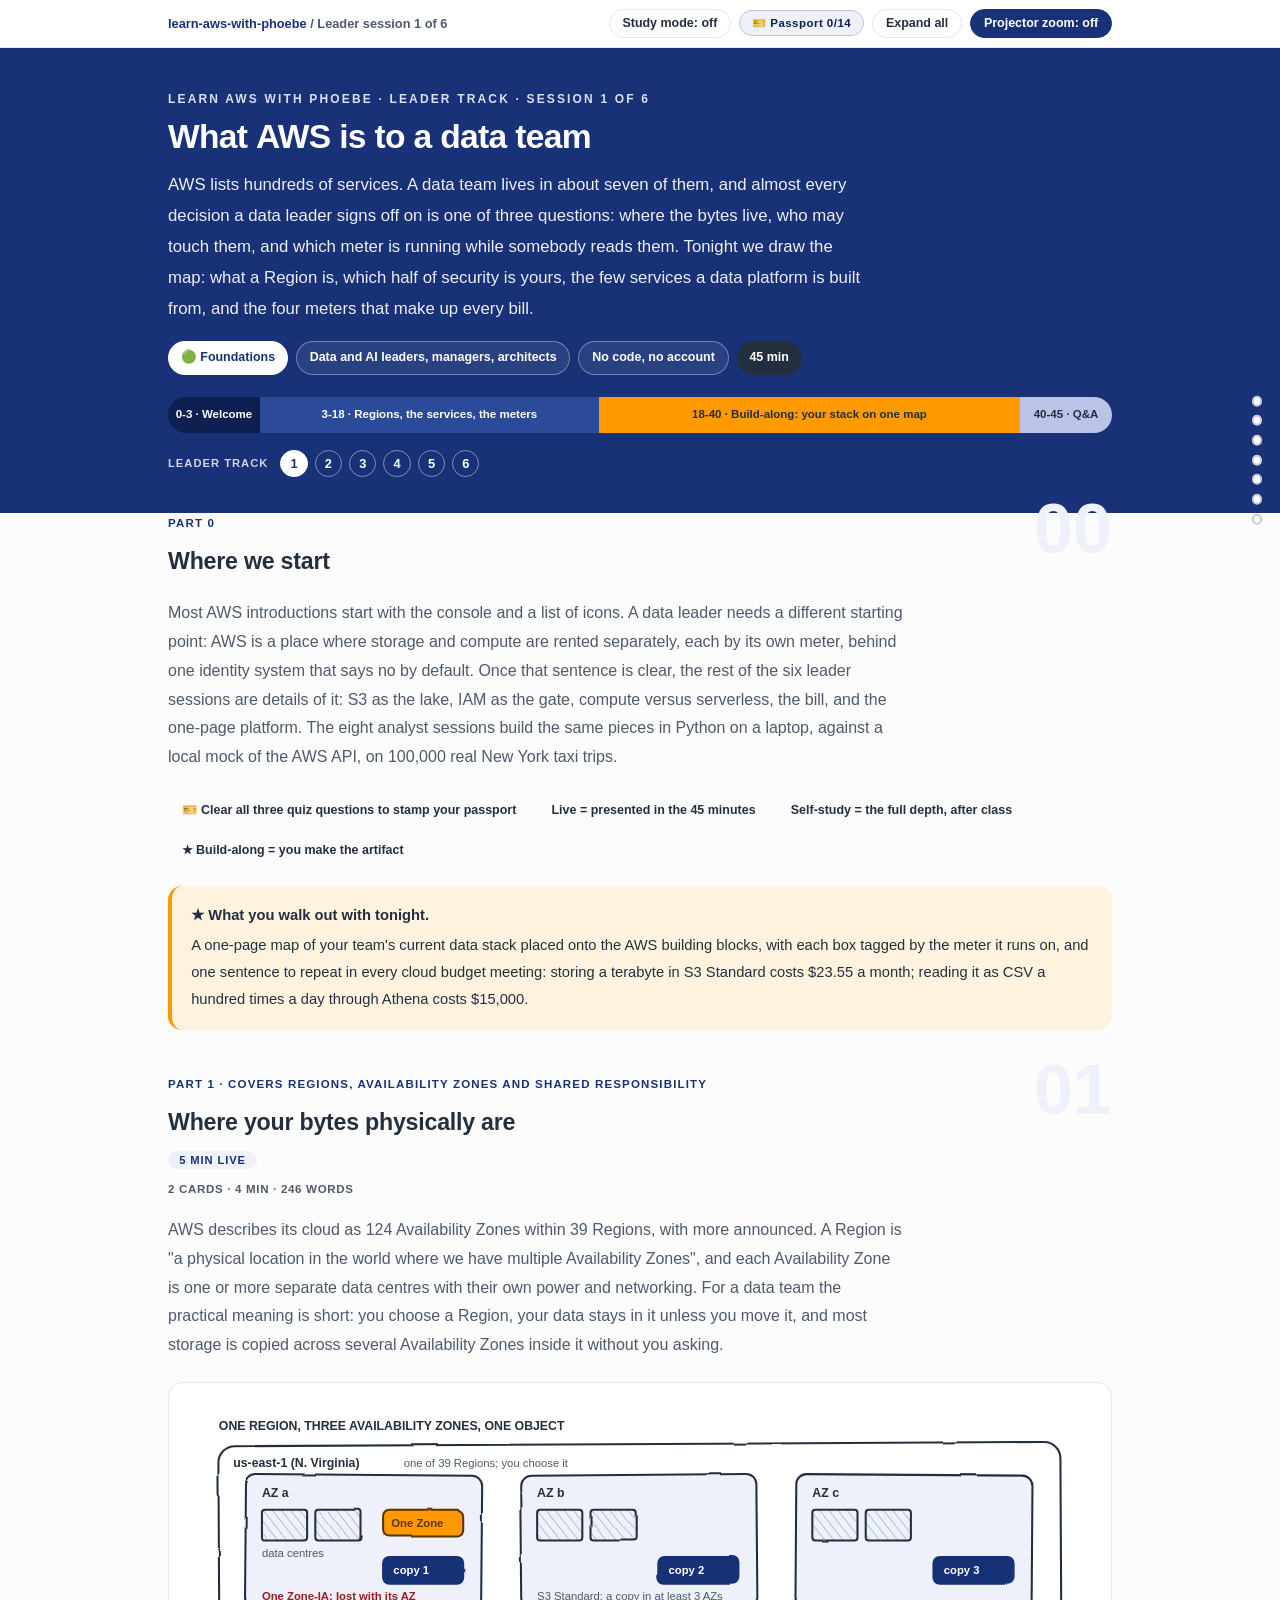
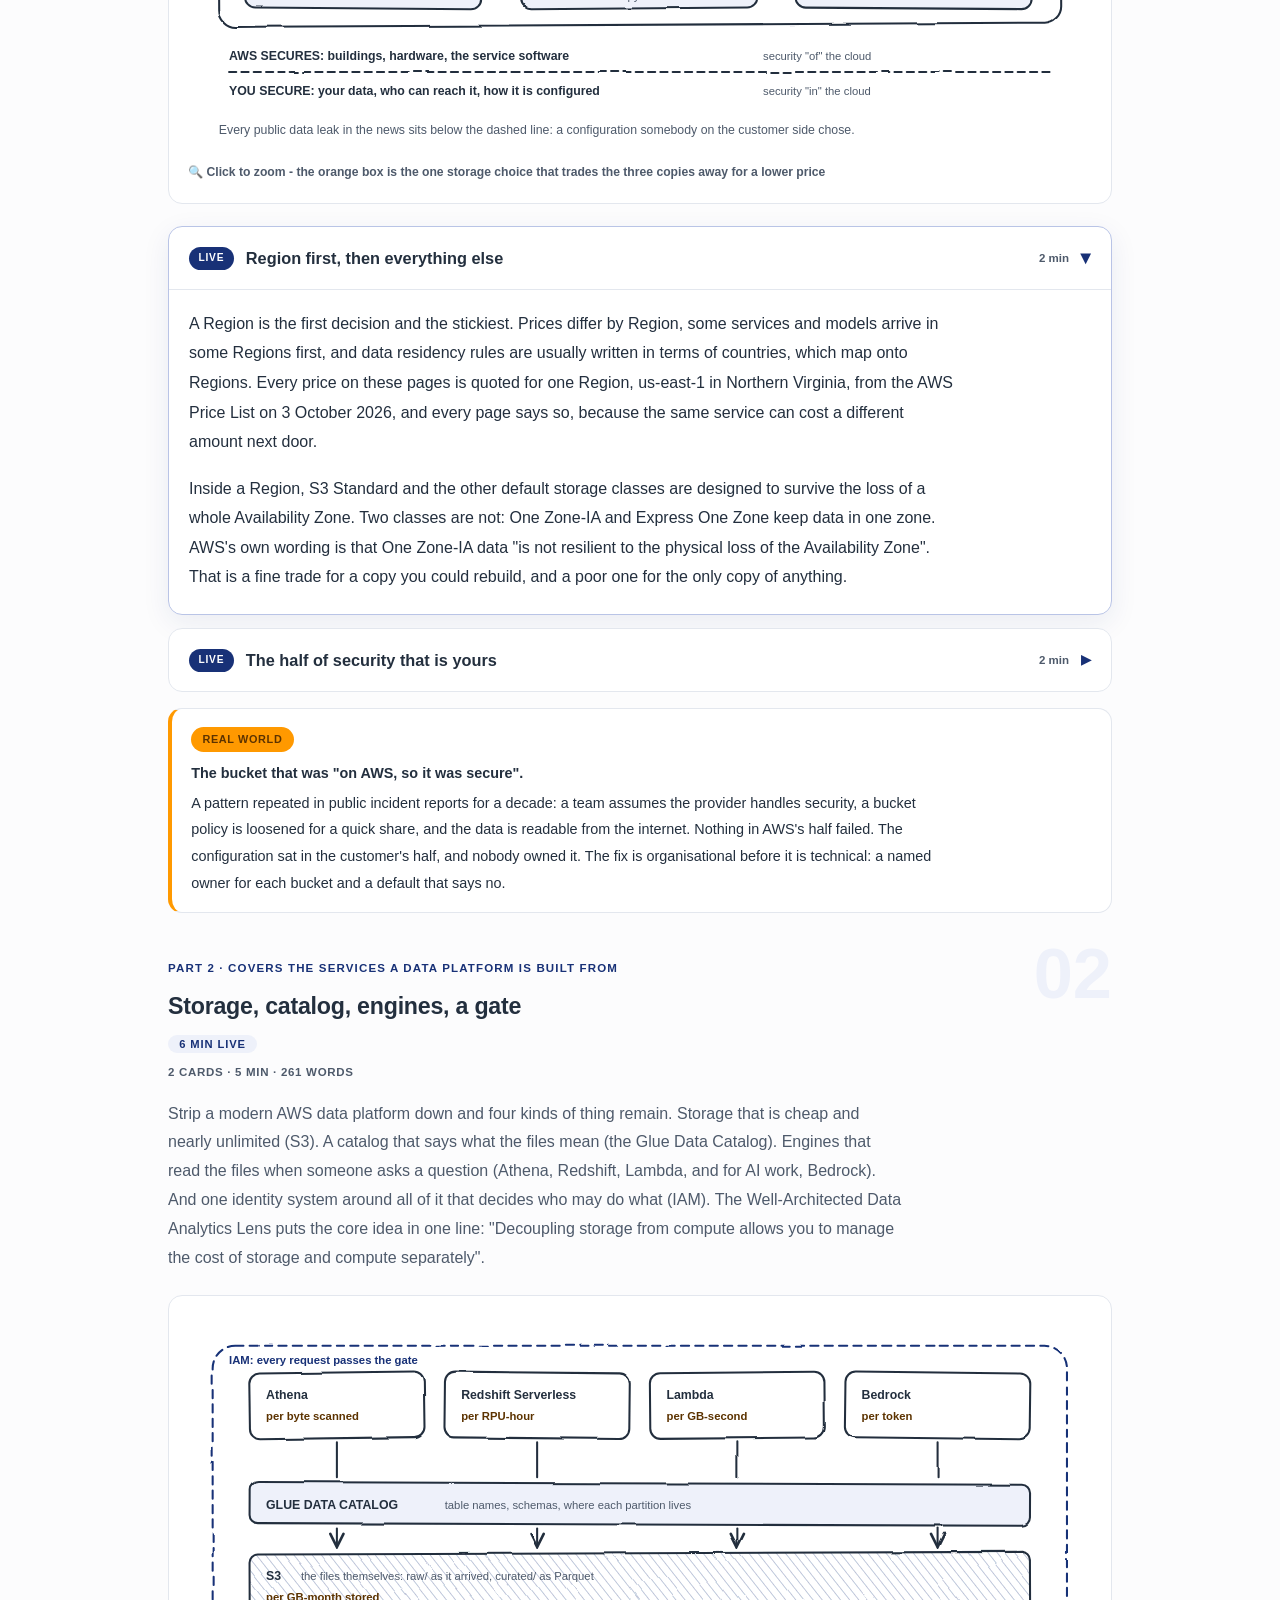
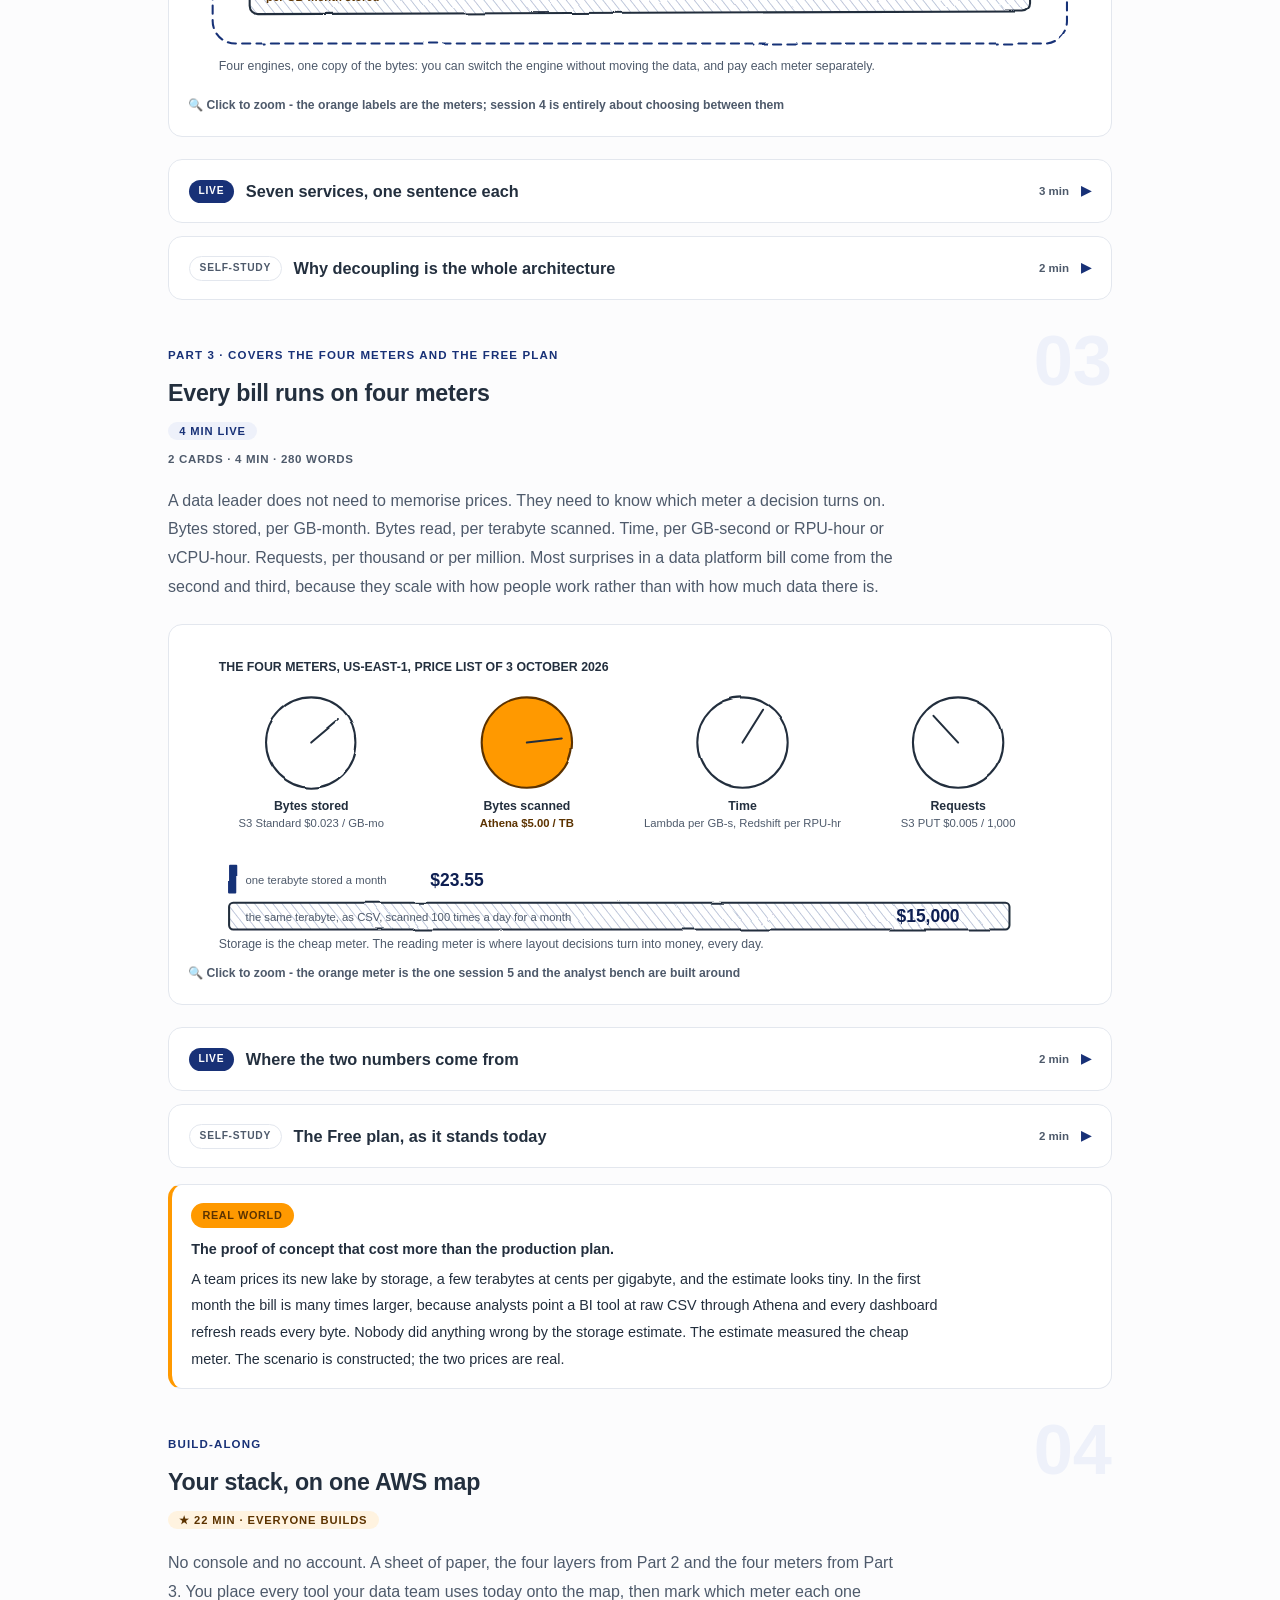
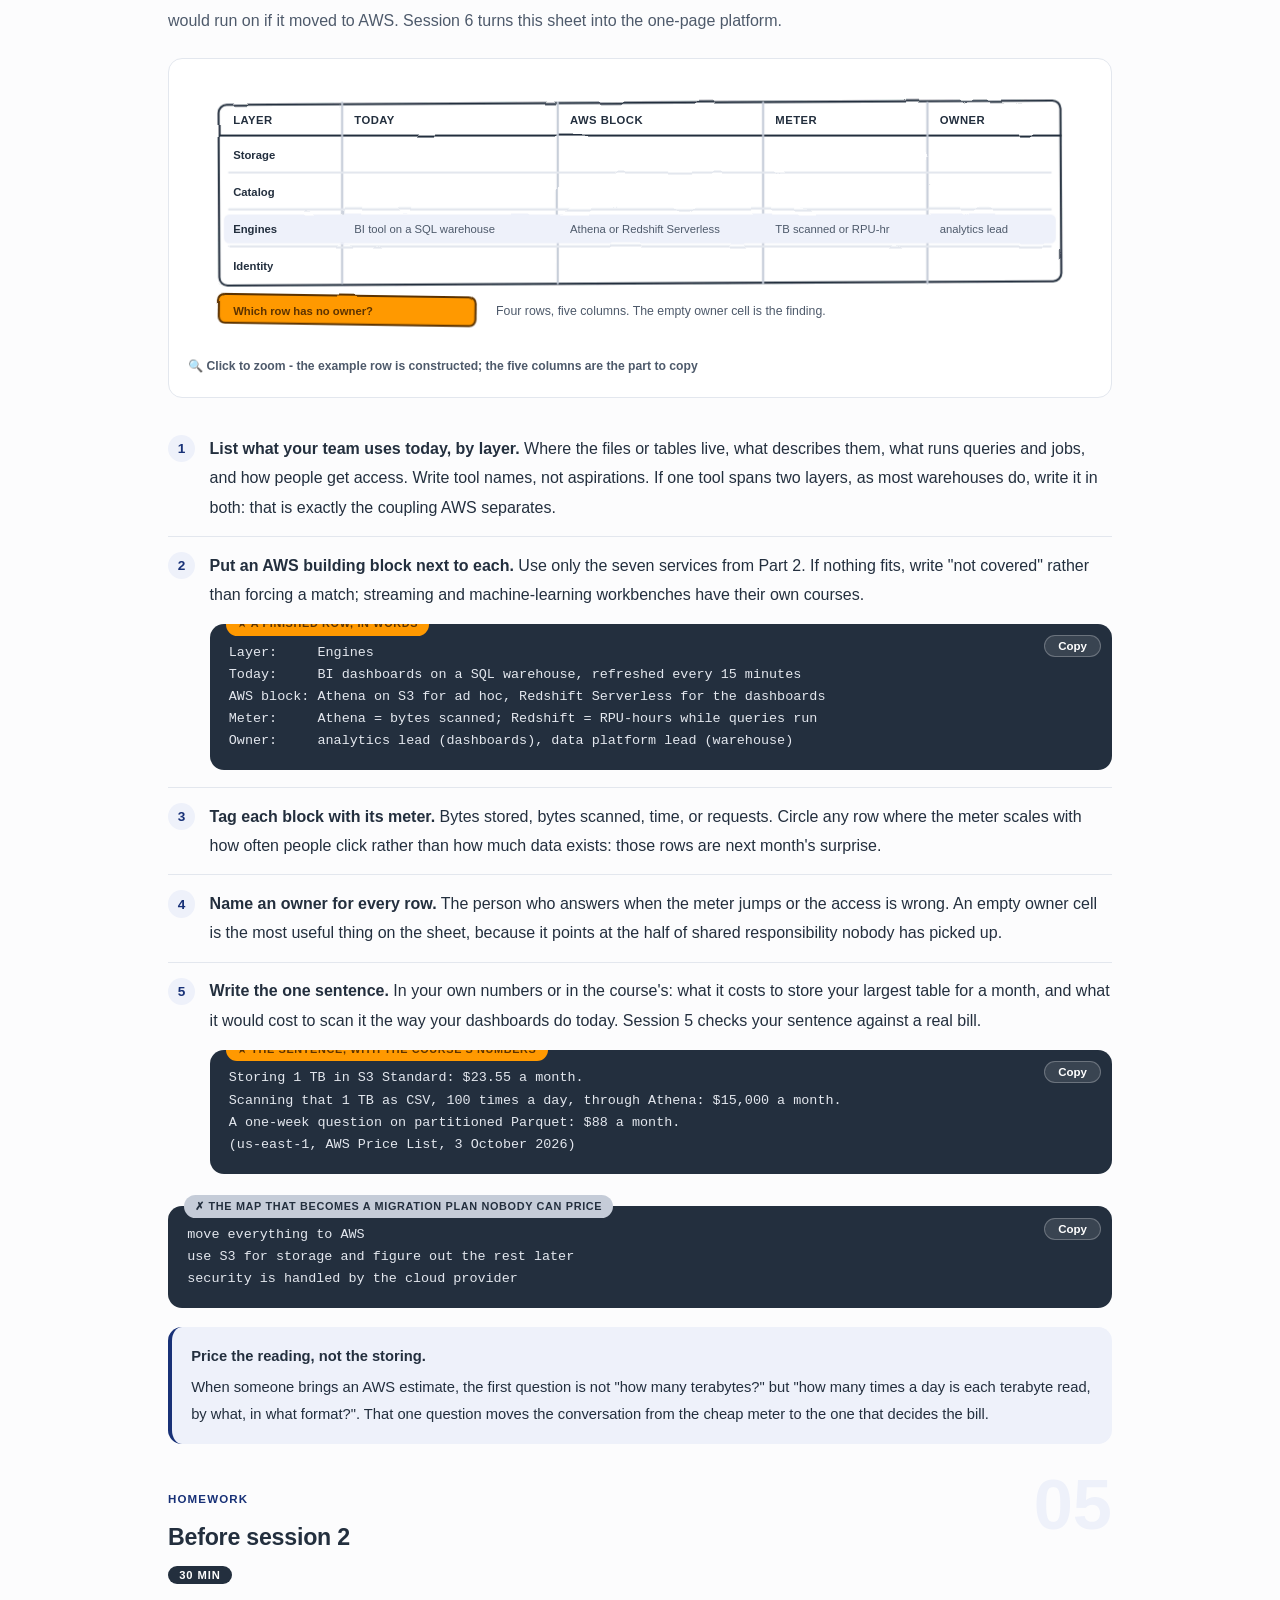
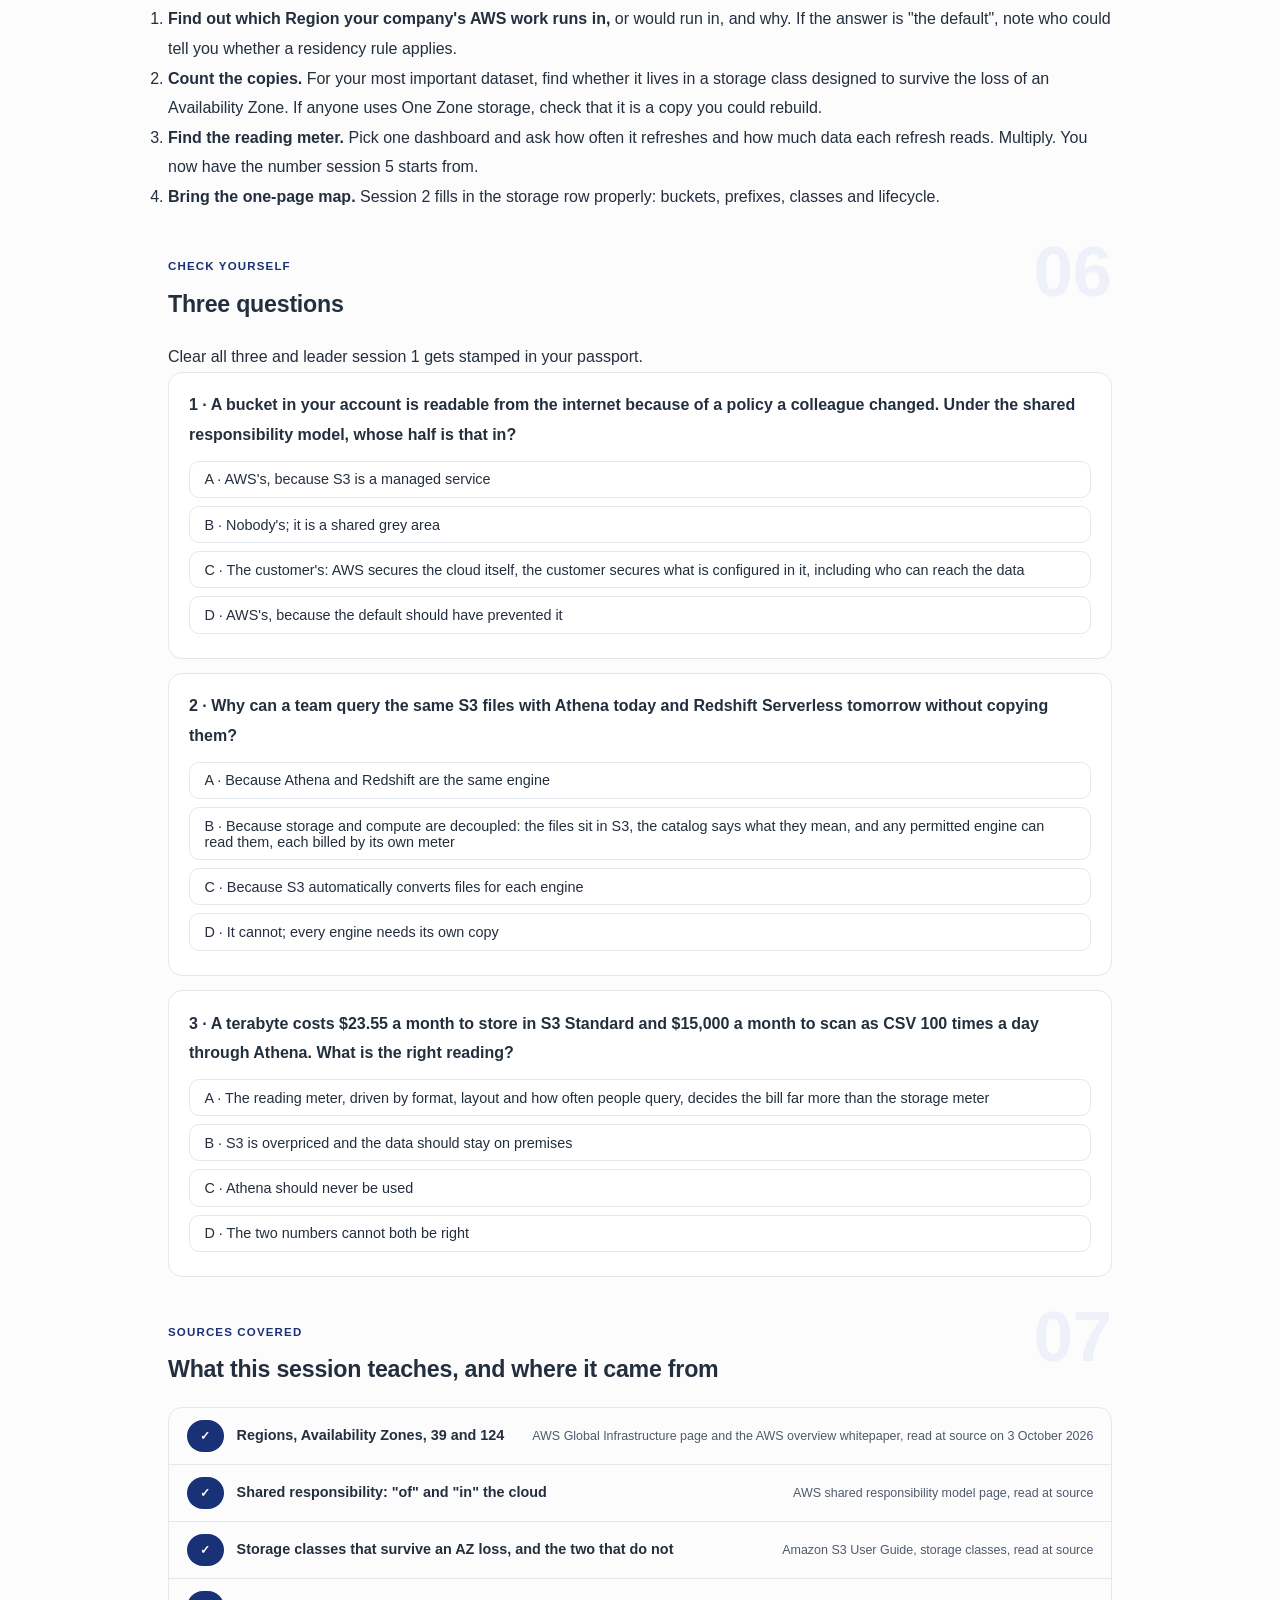
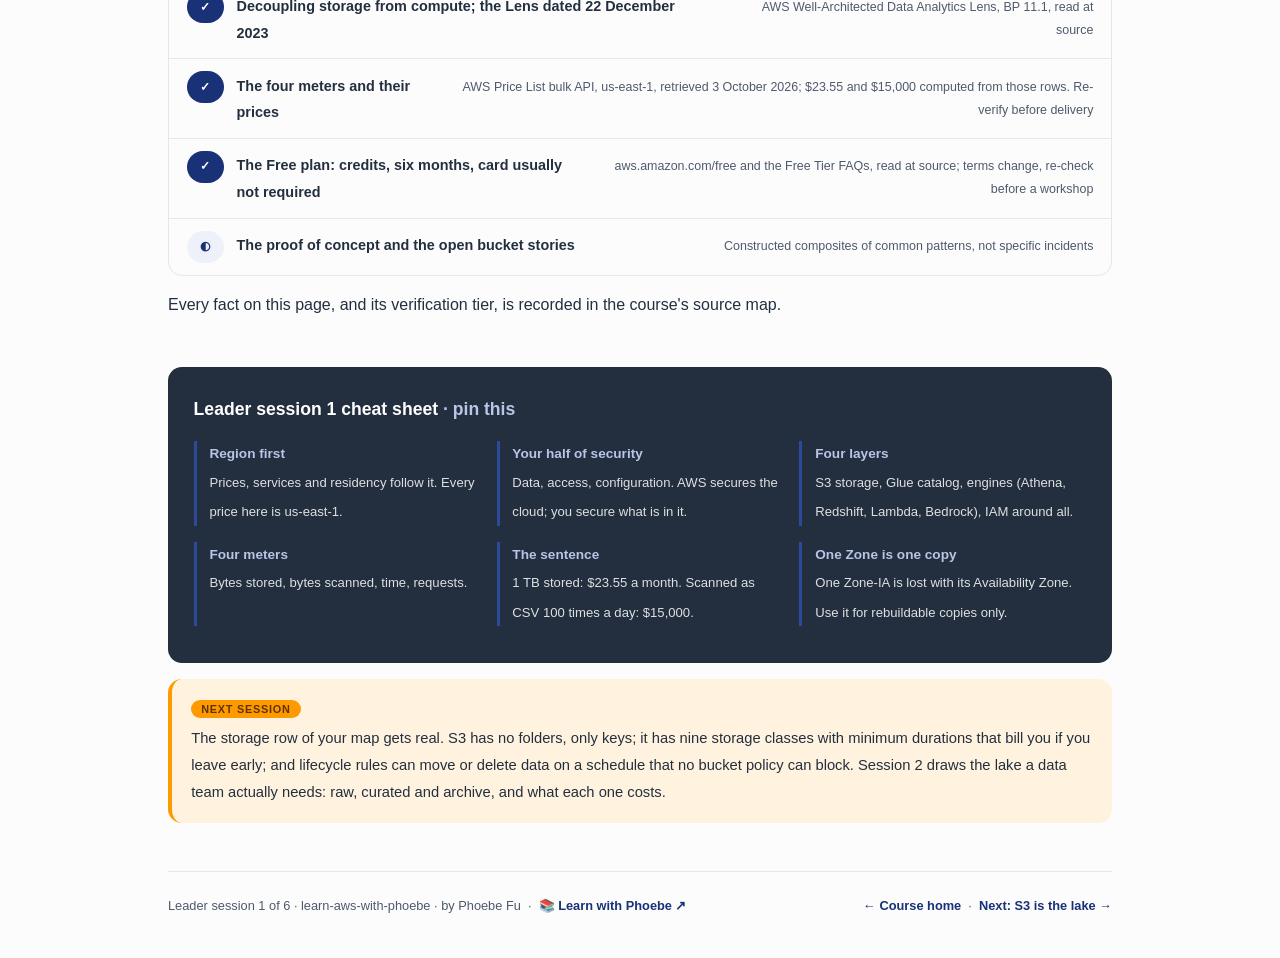
==== courses/a1-what-aws-is-to-a-data-team.html @ 658e5a40 "AWS for Data & AI Teams - leader 6 + analyst 8 with a real IAM and cost bench The bench evaluates IA" ====
<!DOCTYPE html>
<html lang="en">
<head>
<meta charset="UTF-8">
<meta name="viewport" content="width=device-width, initial-scale=1.0">
<!-- social:start -->
<meta name="description" content="Leader session 1 of 6. What AWS actually is to a data team: Regions and Availability Zones, who secures what, the handful of services a data platform is built from, and the four meters every bill runs on.">
<meta property="og:type" content="article">
<meta property="og:site_name" content="Learn with Phoebe">
<meta property="og:title" content="What AWS is to a data team - learn aws with phoebe">
<meta property="og:description" content="Leader session 1 of 6. Storing a terabyte in S3 costs $23.55 a month. Scanning it as CSV 100 times a day costs $15,000. The difference is the whole job.">
<meta property="og:url" content="https://phoebefu6.github.io/learn-aws-with-phoebe/courses/a1-what-aws-is-to-a-data-team.html">
<meta property="og:image" content="https://phoebefu6.github.io/learn-aws-with-phoebe/assets/og-cover.png">
<meta property="og:image:width" content="1200">
<meta property="og:image:height" content="630">
<meta name="twitter:card" content="summary_large_image">
<meta name="twitter:title" content="What AWS is to a data team - learn aws with phoebe">
<meta name="twitter:description" content="Leader session 1 of 6. Regions, shared responsibility, the data services, and the four meters.">
<meta name="twitter:image" content="https://phoebefu6.github.io/learn-aws-with-phoebe/assets/og-cover.png">
<!-- social:end -->
<title>Leader session 1 · What AWS is to a data team - learn aws with phoebe</title>
<link rel="stylesheet" href="../assets/style.css?v=2">
</head>
<body>

<div class="toolbar">
  <div class="wrap">
    <span class="crumb"><a href="../index.html">learn-aws-with-phoebe</a> / Leader session 1 of 6</span>
    <button class="btn" id="toggle-all" type="button">Expand all</button>
    <button class="btn primary" id="zoom-toggle" type="button">Projector zoom: off</button>
  </div>
</div>

<header class="masthead">
  <div class="wrap">
    <div class="eyebrow">Learn AWS with Phoebe · Leader track · Session 1 of 6</div>
    <h1>What AWS is to a <span class="accent">data team</span></h1>
    <p class="sub">AWS lists hundreds of services. A data team lives in about seven of them, and almost every decision a data leader signs off on is one of three questions: where the bytes live, who may touch them, and which meter is running while somebody reads them. Tonight we draw the map: what a Region is, which half of security is yours, the few services a data platform is built from, and the four meters that make up every bill.</p>
    <div class="chip-row">
      <span class="chip level">🟢 Foundations</span>
      <span class="chip audience">Data and AI leaders, managers, architects</span>
      <span class="chip audience">No code, no account</span>
      <span class="chip time">45 min</span>
    </div>
    <div class="agenda">
      <span class="a1" style="flex:1">0-3 · Welcome</span>
      <span class="a2" style="flex:4">3-18 · Regions, the services, the meters</span>
      <span class="a3" style="flex:5">18-40 · Build-along: your stack on one map</span>
      <span class="a4" style="flex:1">40-45 · Q&amp;A</span>
    </div>
  </div>
</header>

<main class="wrap">

  <section class="section" id="intro">
    <div class="section-kicker">
      <span class="klabel">Part 0</span>
      <h2>Where we start</h2>
    </div>
    <p class="lede">Most AWS introductions start with the console and a list of icons. A data leader needs a different starting point: AWS is a place where storage and compute are rented separately, each by its own meter, behind one identity system that says no by default. Once that sentence is clear, the rest of the six leader sessions are details of it: S3 as the lake, IAM as the gate, compute versus serverless, the bill, and the one-page platform. The eight analyst sessions build the same pieces in Python on a laptop, against a local mock of the AWS API, on 100,000 real New York taxi trips.</p>

    <div class="legend">
      <span class="pill">🎫 Clear all three quiz questions to stamp your passport</span>
      <span class="pill">Live = presented in the 45 minutes</span>
      <span class="pill">Self-study = the full depth, after class</span>
      <span class="pill">★ Build-along = you make the artifact</span>
    </div>

    <div class="callout win">
      <p><strong>★ What you walk out with tonight.</strong> A one-page map of your team's current data stack placed onto the AWS building blocks, with each box tagged by the meter it runs on, and one sentence to repeat in every cloud budget meeting: storing a terabyte in S3 Standard costs $23.55 a month; reading it as CSV a hundred times a day through Athena costs $15,000.</p>
    </div>
  </section>

  <section class="section" id="part-1">
    <div class="section-kicker">
      <span class="klabel">Part 1 · covers Regions, Availability Zones and shared responsibility</span>
      <h2>Where your bytes physically are</h2>
      <span class="tag concept">5 min live</span>
    </div>
    <p class="lede">AWS describes its cloud as 124 Availability Zones within 39 Regions, with more announced. A Region is "a physical location in the world where we have multiple Availability Zones", and each Availability Zone is one or more separate data centres with their own power and networking. For a data team the practical meaning is short: you choose a Region, your data stays in it unless you move it, and most storage is copied across several Availability Zones inside it without you asking.</p>

    <figure class="zoomable">
      <svg viewBox="0 0 880 340" xmlns="http://www.w3.org/2000/svg" role="img" aria-label="One AWS Region, us-east-1, drawn as a large outline holding three Availability Zones, each a box with two small data centre blocks. An object written to S3 Standard is drawn as three copies, one in each zone. An object in S3 One Zone-IA sits in only one zone and is marked as lost if that zone is lost. Below, a horizontal line splits responsibility: AWS secures the buildings, hardware and service software; the customer secures the data, who can access it, and how it is configured.">
        <defs>
          <filter id="a1aSk" x="-3%" y="-3%" width="106%" height="106%"><feTurbulence type="fractalNoise" baseFrequency="0.02" numOctaves="2" seed="11" result="n"/><feDisplacementMap in="SourceGraphic" in2="n" scale="2.4" xChannelSelector="R" yChannelSelector="G"/></filter>
          <pattern id="a1aHc" patternUnits="userSpaceOnUse" width="7" height="7" patternTransform="rotate(-38)"><line x1="0" y1="0" x2="0" y2="7" stroke="#183177" stroke-width="1" opacity=".5"/></pattern>
          <marker id="a1aAr" viewBox="0 0 10 10" refX="9" refY="5" markerWidth="8" markerHeight="8" orient="auto"><path d="M1 1 L9 5 L1 9" fill="none" stroke="#232F3E" stroke-width="1.6" stroke-linecap="round"/></marker>
        </defs>
        <style>
          .a1aH { font: 800 12px Inter, sans-serif; fill: #232F3E; }
          .a1aL { font: 600 12px Inter, sans-serif; fill: #232F3E; }
          .a1aS { font: 400 11px Inter, sans-serif; fill: #4E5A6B; }
          .a1aB { font: 800 11px Inter, sans-serif; fill: #5C3300; }
          .a1aW { font: 800 11px Inter, sans-serif; fill: #FFFFFF; }
          .a1aN { font: 400 12px Inter, sans-serif; fill: #4E5A6B; }
          .a1aR { font: 800 11px Inter, sans-serif; fill: #991B1B; }
        </style>

        <text class="a1aH" x="30" y="26">ONE REGION, THREE AVAILABILITY ZONES, ONE OBJECT</text>

        <g filter="url(#a1aSk)" fill="none" stroke="#232F3E" stroke-width="2" stroke-linecap="round" stroke-linejoin="round">
          <rect x="30" y="40" width="820" height="176" rx="16" transform="rotate(-0.3 440 128)" fill="#FFFFFF"/>
          <rect x="56" y="70" width="230" height="130" rx="10" transform="rotate(0.5 171 135)" fill="#EEF1FA"/>
          <rect x="324" y="70" width="230" height="130" rx="10" transform="rotate(-0.5 439 135)" fill="#EEF1FA"/>
          <rect x="592" y="70" width="230" height="130" rx="10" transform="rotate(0.4 707 135)" fill="#EEF1FA"/>
          <rect x="72" y="104" width="44" height="30" rx="3" fill="url(#a1aHc)"/>
          <rect x="124" y="104" width="44" height="30" rx="3" fill="url(#a1aHc)"/>
          <rect x="340" y="104" width="44" height="30" rx="3" fill="url(#a1aHc)"/>
          <rect x="392" y="104" width="44" height="30" rx="3" fill="url(#a1aHc)"/>
          <rect x="608" y="104" width="44" height="30" rx="3" fill="url(#a1aHc)"/>
          <rect x="660" y="104" width="44" height="30" rx="3" fill="url(#a1aHc)"/>
          <rect x="190" y="150" width="78" height="26" rx="6" fill="#183177" stroke="#183177"/>
          <rect x="458" y="150" width="78" height="26" rx="6" fill="#183177" stroke="#183177"/>
          <rect x="726" y="150" width="78" height="26" rx="6" fill="#183177" stroke="#183177"/>
          <rect x="190" y="104" width="78" height="26" rx="6" fill="#FF9900" stroke="#5C3300"/>
          <path d="M40 262 L840 262" stroke-dasharray="7 5"/>
        </g>

        <text class="a1aL" x="44" y="62">us-east-1 (N. Virginia)</text>
        <text class="a1aS" x="210" y="62">one of 39 Regions; you choose it</text>
        <text class="a1aL" x="72" y="92">AZ a</text>
        <text class="a1aL" x="340" y="92">AZ b</text>
        <text class="a1aL" x="608" y="92">AZ c</text>
        <text class="a1aS" x="72" y="150">data centres</text>
        <text class="a1aW" x="200" y="167">copy 1</text>
        <text class="a1aW" x="468" y="167">copy 2</text>
        <text class="a1aW" x="736" y="167">copy 3</text>
        <text class="a1aB" x="198" y="121">One Zone</text>
        <text class="a1aR" x="72" y="192">One Zone-IA: lost with its AZ</text>
        <text class="a1aS" x="340" y="192">S3 Standard: a copy in at least 3 AZs</text>

        <text class="a1aH" x="40" y="250">AWS SECURES: buildings, hardware, the service software</text>
        <text class="a1aH" x="40" y="284">YOU SECURE: your data, who can reach it, how it is configured</text>
        <text class="a1aS" x="560" y="250">security "of" the cloud</text>
        <text class="a1aS" x="560" y="284">security "in" the cloud</text>

        <text class="a1aN" x="30" y="322">Every public data leak in the news sits below the dashed line: a configuration somebody on the customer side chose.</text>
      </svg>
      <figcaption>🔍 Click to zoom - the orange box is the one storage choice that trades the three copies away for a lower price</figcaption>
    </figure>

    <details class="card" open>
      <summary><span class="mode live">Live</span>Region first, then everything else<span class="mini">2 min</span><span class="caret">▶</span></summary>
      <div class="body">
        <p>A Region is the first decision and the stickiest. Prices differ by Region, some services and models arrive in some Regions first, and data residency rules are usually written in terms of countries, which map onto Regions. Every price on these pages is quoted for one Region, us-east-1 in Northern Virginia, from the AWS Price List on 3 October 2026, and every page says so, because the same service can cost a different amount next door.</p>
        <p>Inside a Region, S3 Standard and the other default storage classes are designed to survive the loss of a whole Availability Zone. Two classes are not: One Zone-IA and Express One Zone keep data in one zone. AWS's own wording is that One Zone-IA data "is not resilient to the physical loss of the Availability Zone". That is a fine trade for a copy you could rebuild, and a poor one for the only copy of anything.</p>
      </div>
    </details>

    <details class="card">
      <summary><span class="mode live">Live</span>The half of security that is yours<span class="mini">2 min</span><span class="caret">▶</span></summary>
      <div class="body">
        <p>AWS calls it the shared responsibility model: AWS is responsible for security "of" the cloud, and the customer for security "in" the cloud. AWS adds that the customer's share "will be determined by the AWS Cloud services that a customer selects". A managed service such as Athena takes more off your plate than a virtual machine you patch yourself, but no service takes away the two things that cause most incidents: who has access, and how the data is configured. That is why session 3 is about IAM and not about encryption algorithms.</p>
      </div>
    </details>

    <div class="callout example">
      <span class="ex-pill">Real world</span>
      <p><strong>The bucket that was "on AWS, so it was secure".</strong> A pattern repeated in public incident reports for a decade: a team assumes the provider handles security, a bucket policy is loosened for a quick share, and the data is readable from the internet. Nothing in AWS's half failed. The configuration sat in the customer's half, and nobody owned it. The fix is organisational before it is technical: a named owner for each bucket and a default that says no.</p>
    </div>
  </section>

  <section class="section" id="part-2">
    <div class="section-kicker">
      <span class="klabel">Part 2 · covers the services a data platform is built from</span>
      <h2>Storage, catalog, engines, a gate</h2>
      <span class="tag concept">6 min live</span>
    </div>
    <p class="lede">Strip a modern AWS data platform down and four kinds of thing remain. Storage that is cheap and nearly unlimited (S3). A catalog that says what the files mean (the Glue Data Catalog). Engines that read the files when someone asks a question (Athena, Redshift, Lambda, and for AI work, Bedrock). And one identity system around all of it that decides who may do what (IAM). The Well-Architected Data Analytics Lens puts the core idea in one line: "Decoupling storage from compute allows you to manage the cost of storage and compute separately".</p>

    <figure class="zoomable">
      <svg viewBox="0 0 880 360" xmlns="http://www.w3.org/2000/svg" role="img" aria-label="A layered drawing of an AWS data platform. At the bottom, a long hachured bar labelled S3 holds the files, raw and curated. Above it a thinner bar is the Glue Data Catalog, holding table names, schemas and partition locations. Above that, four engine boxes read the same files through the catalog: Athena billed per byte scanned, Redshift Serverless billed per RPU-hour, Lambda billed per GB-second, and Bedrock billed per token. A dashed ring around everything is IAM, which every request passes through. Arrows show each engine reaching down to the same storage.">
        <defs>
          <filter id="a1bSk" x="-3%" y="-3%" width="106%" height="106%"><feTurbulence type="fractalNoise" baseFrequency="0.02" numOctaves="2" seed="23" result="n"/><feDisplacementMap in="SourceGraphic" in2="n" scale="2.4" xChannelSelector="R" yChannelSelector="G"/></filter>
          <pattern id="a1bHc" patternUnits="userSpaceOnUse" width="7" height="7" patternTransform="rotate(-38)"><line x1="0" y1="0" x2="0" y2="7" stroke="#183177" stroke-width="1" opacity=".5"/></pattern>
          <marker id="a1bAr" viewBox="0 0 10 10" refX="9" refY="5" markerWidth="8" markerHeight="8" orient="auto"><path d="M1 1 L9 5 L1 9" fill="none" stroke="#232F3E" stroke-width="1.6" stroke-linecap="round"/></marker>
        </defs>
        <style>
          .a1bH { font: 800 12px Inter, sans-serif; fill: #232F3E; }
          .a1bL { font: 600 12px Inter, sans-serif; fill: #232F3E; }
          .a1bS { font: 400 11px Inter, sans-serif; fill: #4E5A6B; }
          .a1bB { font: 800 11px Inter, sans-serif; fill: #5C3300; }
          .a1bA { font: 700 11px Inter, sans-serif; fill: #183177; }
          .a1bN { font: 400 12px Inter, sans-serif; fill: #4E5A6B; }
        </style>

        <g filter="url(#a1bSk)" fill="none" stroke="#232F3E" stroke-width="2" stroke-linecap="round" stroke-linejoin="round">
          <rect x="24" y="30" width="832" height="290" rx="22" stroke="#183177" stroke-dasharray="8 6"/>
          <rect x="60" y="56" width="170" height="64" rx="10" transform="rotate(-0.8 145 88)" fill="#FFFFFF"/>
          <rect x="250" y="56" width="180" height="64" rx="10" transform="rotate(0.6 340 88)" fill="#FFFFFF"/>
          <rect x="450" y="56" width="170" height="64" rx="10" transform="rotate(-0.5 535 88)" fill="#FFFFFF"/>
          <rect x="640" y="56" width="180" height="64" rx="10" transform="rotate(0.7 730 88)" fill="#FFFFFF"/>
          <rect x="60" y="164" width="760" height="40" rx="8" transform="rotate(0.2 440 184)" fill="#EEF1FA"/>
          <rect x="60" y="232" width="760" height="58" rx="8" transform="rotate(-0.2 440 261)" fill="url(#a1bHc)"/>
          <path d="M145 124 L145 158 M340 124 L340 158 M535 124 L535 158 M730 124 L730 158"/>
          <path d="M145 208 L145 226" marker-end="url(#a1bAr)"/>
          <path d="M340 208 L340 226" marker-end="url(#a1bAr)"/>
          <path d="M535 208 L535 226" marker-end="url(#a1bAr)"/>
          <path d="M730 208 L730 226" marker-end="url(#a1bAr)"/>
        </g>

        <text class="a1bA" x="40" y="48">IAM: every request passes the gate</text>
        <text class="a1bL" x="76" y="82">Athena</text>
        <text class="a1bB" x="76" y="102">per byte scanned</text>
        <text class="a1bL" x="266" y="82">Redshift Serverless</text>
        <text class="a1bB" x="266" y="102">per RPU-hour</text>
        <text class="a1bL" x="466" y="82">Lambda</text>
        <text class="a1bB" x="466" y="102">per GB-second</text>
        <text class="a1bL" x="656" y="82">Bedrock</text>
        <text class="a1bB" x="656" y="102">per token</text>
        <text class="a1bH" x="76" y="189">GLUE DATA CATALOG</text>
        <text class="a1bS" x="250" y="189">table names, schemas, where each partition lives</text>
        <text class="a1bH" x="76" y="258">S3</text>
        <text class="a1bS" x="110" y="258">the files themselves: raw/ as it arrived, curated/ as Parquet</text>
        <text class="a1bB" x="76" y="279">per GB-month stored</text>

        <text class="a1bN" x="30" y="346">Four engines, one copy of the bytes: you can switch the engine without moving the data, and pay each meter separately.</text>
      </svg>
      <figcaption>🔍 Click to zoom - the orange labels are the meters; session 4 is entirely about choosing between them</figcaption>
    </figure>

    <details class="card">
      <summary><span class="mode live">Live</span>Seven services, one sentence each<span class="mini">3 min</span><span class="caret">▶</span></summary>
      <div class="body">
        <p><strong>S3</strong> stores objects, files with a key, in buckets. It is the lake. <strong>IAM</strong> holds users, roles and the JSON policies that say what they may do; anything not allowed is denied. <strong>Glue Data Catalog</strong> is "a centralized repository that stores metadata about your organization's data sets": table names, columns, and where the files are. <strong>Athena</strong> runs SQL straight on the files in S3 and bills by the bytes it reads. <strong>Redshift Serverless</strong> is the warehouse, billed by capacity per second while queries run. <strong>Lambda</strong> runs a function for up to 15 minutes when something happens, such as a file landing. <strong>Bedrock</strong> is managed access to foundation models, billed per token.</p>
        <p>Everything else a data team meets, from EMR to Kinesis to SageMaker, is either a bigger engine, a stream, or a machine-learning workbench on the same storage. Streams have their own course, <a href="https://phoebefu6.github.io/learn-streaming-data-with-phoebe/">streaming data</a>, and model tooling lives in <a href="https://phoebefu6.github.io/learn-dataops-with-phoebe/">DataOps</a>.</p>
      </div>
    </details>

    <details class="card">
      <summary><span class="mode self">Self-study</span>Why decoupling is the whole architecture<span class="mini">2 min</span><span class="caret">▶</span></summary>
      <div class="body">
        <p>In an on-premises warehouse, storage and compute were bought together: more data meant a bigger machine. On AWS the files sit in S3 and any engine that is allowed can read them, so a team can query with Athena on Monday, load the same files into Redshift on Tuesday, and point a Lambda function at them on Wednesday, without copying anything. The price of that freedom is that each engine bills by its own meter, and a careless layout makes the reading meter run fast. The Analytics Lens was last updated on 22 December 2023, so treat it as a sound statement of principles rather than a current product list.</p>
      </div>
    </details>
  </section>

  <section class="section" id="part-3">
    <div class="section-kicker">
      <span class="klabel">Part 3 · covers the four meters and the Free plan</span>
      <h2>Every bill runs on four meters</h2>
      <span class="tag concept">4 min live</span>
    </div>
    <p class="lede">A data leader does not need to memorise prices. They need to know which meter a decision turns on. Bytes stored, per GB-month. Bytes read, per terabyte scanned. Time, per GB-second or RPU-hour or vCPU-hour. Requests, per thousand or per million. Most surprises in a data platform bill come from the second and third, because they scale with how people work rather than with how much data there is.</p>

    <figure class="zoomable">
      <svg viewBox="0 0 880 300" xmlns="http://www.w3.org/2000/svg" role="img" aria-label="Four hand-drawn meters side by side with the unit each one counts. Bytes stored, S3 Standard at 0.023 dollars per GB-month. Bytes scanned, Athena at 5 dollars per TB. Time, Lambda at 0.0000166667 dollars per GB-second and Redshift Serverless at 0.375 dollars per RPU-hour. Requests, S3 PUT at 0.005 dollars per thousand. Below, two bars compare one terabyte stored in S3 Standard for a month, 23.55 dollars, with the same terabyte scanned as CSV 100 times a day for a month, 15,000 dollars.">
        <defs>
          <filter id="a1cSk" x="-3%" y="-3%" width="106%" height="106%"><feTurbulence type="fractalNoise" baseFrequency="0.02" numOctaves="2" seed="37" result="n"/><feDisplacementMap in="SourceGraphic" in2="n" scale="2.4" xChannelSelector="R" yChannelSelector="G"/></filter>
          <pattern id="a1cHc" patternUnits="userSpaceOnUse" width="7" height="7" patternTransform="rotate(-38)"><line x1="0" y1="0" x2="0" y2="7" stroke="#183177" stroke-width="1" opacity=".5"/></pattern>
        </defs>
        <style>
          .a1cH { font: 800 12px Inter, sans-serif; fill: #232F3E; }
          .a1cL { font: 600 12px Inter, sans-serif; fill: #232F3E; }
          .a1cS { font: 400 11px Inter, sans-serif; fill: #4E5A6B; }
          .a1cB { font: 800 11px Inter, sans-serif; fill: #5C3300; }
          .a1cV { font: 800 17px Inter, sans-serif; fill: #0E1F52; }
          .a1cN { font: 400 12px Inter, sans-serif; fill: #4E5A6B; }
        </style>

        <text class="a1cH" x="30" y="26">THE FOUR METERS, US-EAST-1, PRICE LIST OF 3 OCTOBER 2026</text>

        <g filter="url(#a1cSk)" fill="none" stroke="#232F3E" stroke-width="2" stroke-linecap="round" stroke-linejoin="round">
          <circle cx="120" cy="96" r="44" fill="#FFFFFF"/>
          <circle cx="330" cy="96" r="44" fill="#FF9900" stroke="#5C3300"/>
          <circle cx="540" cy="96" r="44" fill="#FFFFFF"/>
          <circle cx="750" cy="96" r="44" fill="#FFFFFF"/>
          <path d="M120 96 L146 74"/>
          <path d="M330 96 L364 92"/>
          <path d="M540 96 L560 64"/>
          <path d="M750 96 L726 70"/>
          <rect x="40" y="216" width="6" height="26" fill="#183177" stroke="#183177"/>
          <rect x="40" y="252" width="760" height="26" rx="4" fill="url(#a1cHc)"/>
        </g>

        <text class="a1cL" x="120" y="162" text-anchor="middle">Bytes stored</text>
        <text class="a1cS" x="120" y="178" text-anchor="middle">S3 Standard $0.023 / GB-mo</text>
        <text class="a1cL" x="330" y="162" text-anchor="middle">Bytes scanned</text>
        <text class="a1cB" x="330" y="178" text-anchor="middle">Athena $5.00 / TB</text>
        <text class="a1cL" x="540" y="162" text-anchor="middle">Time</text>
        <text class="a1cS" x="540" y="178" text-anchor="middle">Lambda per GB-s, Redshift per RPU-hr</text>
        <text class="a1cL" x="750" y="162" text-anchor="middle">Requests</text>
        <text class="a1cS" x="750" y="178" text-anchor="middle">S3 PUT $0.005 / 1,000</text>

        <text class="a1cS" x="56" y="234">one terabyte stored a month</text>
        <text class="a1cV" x="236" y="236">$23.55</text>
        <text class="a1cS" x="56" y="270">the same terabyte, as CSV, scanned 100 times a day for a month</text>
        <text class="a1cV" x="690" y="271">$15,000</text>

        <text class="a1cN" x="30" y="296">Storage is the cheap meter. The reading meter is where layout decisions turn into money, every day.</text>
      </svg>
      <figcaption>🔍 Click to zoom - the orange meter is the one session 5 and the analyst bench are built around</figcaption>
    </figure>

    <details class="card">
      <summary><span class="mode live">Live</span>Where the two numbers come from<span class="mini">2 min</span><span class="caret">▶</span></summary>
      <div class="body">
        <p>$23.55 is 1,024 GB at S3 Standard's first-tier price of $0.023 per GB-month. $15,000 is the same 1,024 GB read in full by Athena, at $5.00 per terabyte scanned, 100 times a day for 30 days. Both prices come from the AWS Price List for us-east-1, read on 3 October 2026. The second number is not a forecast for your team; it is what a common habit costs: raw CSV, no partitions, and a dashboard that reruns the whole table every few minutes. A CSV file is read whole, so even a question about a single week costs the full scan. Ask that one-week question, trips per pickup zone, of the same data stored as Parquet partitioned by day and it costs $88 a month. Analyst session 8 lets you change every part of the sentence and watch the number move.</p>
      </div>
    </details>

    <details class="card">
      <summary><span class="mode self">Self-study</span>The Free plan, as it stands today<span class="mini">2 min</span><span class="caret">▶</span></summary>
      <div class="body">
        <p>AWS changed its Free Tier for new accounts. Today a new account gets $100 in credits at once and can earn up to $100 more, "up to $200 over 6 months", and AWS says "You won't be charged unless you convert to a Paid plan". The account "closes on its own 6 months after you open it or when your credits run out". On the card question AWS's FAQ says "A payment method isn't required to sign up for most new customers", and also that in some cases it may ask for one to verify identity. Nothing in the leader track needs an account. The analyst track runs on a laptop and offers a real-account path on each page as an option, never a requirement. Terms like these change: re-check the page before you plan a workshop around them.</p>
      </div>
    </details>

    <div class="callout example">
      <span class="ex-pill">Real world</span>
      <p><strong>The proof of concept that cost more than the production plan.</strong> A team prices its new lake by storage, a few terabytes at cents per gigabyte, and the estimate looks tiny. In the first month the bill is many times larger, because analysts point a BI tool at raw CSV through Athena and every dashboard refresh reads every byte. Nobody did anything wrong by the storage estimate. The estimate measured the cheap meter. The scenario is constructed; the two prices are real.</p>
    </div>
  </section>

  <section class="section" id="demo-1">
    <div class="section-kicker">
      <span class="klabel">Build-along</span>
      <h2>Your stack, on one AWS map</h2>
      <span class="tag demo">★ 22 min · everyone builds</span>
    </div>
    <p class="lede">No console and no account. A sheet of paper, the four layers from Part 2 and the four meters from Part 3. You place every tool your data team uses today onto the map, then mark which meter each one would run on if it moved to AWS. Session 6 turns this sheet into the one-page platform.</p>

    <figure class="zoomable">
      <svg viewBox="0 0 880 260" xmlns="http://www.w3.org/2000/svg" role="img" aria-label="A hand-drawn worksheet with four rows, one per layer: storage, catalog, engines, identity. Columns are: what you use today, the AWS building block, the meter it runs on, and who owns it. One row is filled as an example: engines, today a BI tool on a SQL warehouse, on AWS Athena or Redshift Serverless, meter bytes scanned or RPU-hours, owner the analytics lead. An orange tab at the bottom asks which row has no owner.">
        <defs>
          <filter id="a1dSk" x="-3%" y="-3%" width="106%" height="106%"><feTurbulence type="fractalNoise" baseFrequency="0.02" numOctaves="2" seed="41" result="n"/><feDisplacementMap in="SourceGraphic" in2="n" scale="2.4" xChannelSelector="R" yChannelSelector="G"/></filter>
        </defs>
        <style>
          .a1dH { font: 800 11px Inter, sans-serif; fill: #232F3E; letter-spacing: .04em; }
          .a1dL { font: 600 11px Inter, sans-serif; fill: #232F3E; }
          .a1dS { font: 400 11px Inter, sans-serif; fill: #4E5A6B; }
          .a1dB { font: 800 11px Inter, sans-serif; fill: #5C3300; }
          .a1dN { font: 400 12px Inter, sans-serif; fill: #4E5A6B; }
        </style>

        <g filter="url(#a1dSk)" fill="none" stroke="#232F3E" stroke-width="2" stroke-linecap="round" stroke-linejoin="round">
          <rect x="30" y="24" width="820" height="176" rx="8" transform="rotate(-0.3 440 112)" fill="#FFFFFF"/>
          <path d="M30 56 L850 56"/>
          <path d="M150 24 L150 200 M360 24 L360 200 M560 24 L560 200 M720 24 L720 200" stroke="#C5CCD8"/>
          <path d="M40 92 L840 92 M40 128 L840 128 M40 164 L840 164" stroke="#E3E7EE"/>
          <rect x="36" y="134" width="808" height="26" rx="4" fill="#EEF1FA" stroke="#EEF1FA"/>
          <rect x="30" y="212" width="250" height="28" rx="6" transform="rotate(0.8 155 226)" fill="#FF9900" stroke="#5C3300"/>
        </g>

        <text class="a1dH" x="44" y="45">LAYER</text>
        <text class="a1dH" x="162" y="45">TODAY</text>
        <text class="a1dH" x="372" y="45">AWS BLOCK</text>
        <text class="a1dH" x="572" y="45">METER</text>
        <text class="a1dH" x="732" y="45">OWNER</text>
        <text class="a1dL" x="44" y="79">Storage</text>
        <text class="a1dL" x="44" y="115">Catalog</text>
        <text class="a1dL" x="44" y="151">Engines</text>
        <text class="a1dS" x="162" y="151">BI tool on a SQL warehouse</text>
        <text class="a1dS" x="372" y="151">Athena or Redshift Serverless</text>
        <text class="a1dS" x="572" y="151">TB scanned or RPU-hr</text>
        <text class="a1dS" x="732" y="151">analytics lead</text>
        <text class="a1dL" x="44" y="187">Identity</text>
        <text class="a1dB" x="44" y="231">Which row has no owner?</text>

        <text class="a1dN" x="300" y="231">Four rows, five columns. The empty owner cell is the finding.</text>
      </svg>
      <figcaption>🔍 Click to zoom - the example row is constructed; the five columns are the part to copy</figcaption>
    </figure>

    <div class="steps">
      <div class="step">
        <p><strong>List what your team uses today, by layer.</strong> Where the files or tables live, what describes them, what runs queries and jobs, and how people get access. Write tool names, not aspirations. If one tool spans two layers, as most warehouses do, write it in both: that is exactly the coupling AWS separates.</p>
      </div>
      <div class="step">
        <p><strong>Put an AWS building block next to each.</strong> Use only the seven services from Part 2. If nothing fits, write "not covered" rather than forcing a match; streaming and machine-learning workbenches have their own courses.</p>
        <div class="prompt-box good"><span class="label">★ A finished row, in words</span>Layer:     Engines
Today:     BI dashboards on a SQL warehouse, refreshed every 15 minutes
AWS block: Athena on S3 for ad hoc, Redshift Serverless for the dashboards
Meter:     Athena = bytes scanned; Redshift = RPU-hours while queries run
Owner:     analytics lead (dashboards), data platform lead (warehouse)</div>
      </div>
      <div class="step">
        <p><strong>Tag each block with its meter.</strong> Bytes stored, bytes scanned, time, or requests. Circle any row where the meter scales with how often people click rather than how much data exists: those rows are next month's surprise.</p>
      </div>
      <div class="step">
        <p><strong>Name an owner for every row.</strong> The person who answers when the meter jumps or the access is wrong. An empty owner cell is the most useful thing on the sheet, because it points at the half of shared responsibility nobody has picked up.</p>
      </div>
      <div class="step">
        <p><strong>Write the one sentence.</strong> In your own numbers or in the course's: what it costs to store your largest table for a month, and what it would cost to scan it the way your dashboards do today. Session 5 checks your sentence against a real bill.</p>
        <div class="prompt-box good"><span class="label">★ The sentence, with the course's numbers</span>Storing 1 TB in S3 Standard: $23.55 a month.
Scanning that 1 TB as CSV, 100 times a day, through Athena: $15,000 a month.
A one-week question on partitioned Parquet: $88 a month.
(us-east-1, AWS Price List, 3 October 2026)</div>
      </div>
    </div>

    <div class="prompt-box bad"><span class="label">✗ The map that becomes a migration plan nobody can price</span>move everything to AWS
use S3 for storage and figure out the rest later
security is handled by the cloud provider</div>

    <div class="callout tip">
      <p><strong>Price the reading, not the storing.</strong> When someone brings an AWS estimate, the first question is not "how many terabytes?" but "how many times a day is each terabyte read, by what, in what format?". That one question moves the conversation from the cheap meter to the one that decides the bill.</p>
    </div>
  </section>

  <section class="section" id="exercise">
    <div class="section-kicker">
      <span class="klabel">Homework</span>
      <h2>Before session 2</h2>
      <span class="tag exercise">30 min</span>
    </div>
    <ol>
      <li><strong>Find out which Region your company's AWS work runs in,</strong> or would run in, and why. If the answer is "the default", note who could tell you whether a residency rule applies.</li>
      <li><strong>Count the copies.</strong> For your most important dataset, find whether it lives in a storage class designed to survive the loss of an Availability Zone. If anyone uses One Zone storage, check that it is a copy you could rebuild.</li>
      <li><strong>Find the reading meter.</strong> Pick one dashboard and ask how often it refreshes and how much data each refresh reads. Multiply. You now have the number session 5 starts from.</li>
      <li><strong>Bring the one-page map.</strong> Session 2 fills in the storage row properly: buckets, prefixes, classes and lifecycle.</li>
    </ol>
  </section>

  <section class="section" id="quiz">
    <div class="section-kicker">
      <span class="klabel">Check yourself</span>
      <h2>Three questions</h2>
    </div>
    <p>Clear all three and leader session 1 gets stamped in your passport.</p>

    <div class="quiz-q" data-answer="2">
      <p class="qtext">1 · A bucket in your account is readable from the internet because of a policy a colleague changed. Under the shared responsibility model, whose half is that in?</p>
      <button class="qopt" type="button">A · AWS's, because S3 is a managed service</button>
      <button class="qopt" type="button">B · Nobody's; it is a shared grey area</button>
      <button class="qopt" type="button">C · The customer's: AWS secures the cloud itself, the customer secures what is configured in it, including who can reach the data</button>
      <button class="qopt" type="button">D · AWS's, because the default should have prevented it</button>
      <p class="qwhy">AWS secures the buildings, hardware and service software, security "of" the cloud. Access policies are configuration, security "in" the cloud, and they are the customer's to own.</p>
    </div>

    <div class="quiz-q" data-answer="1">
      <p class="qtext">2 · Why can a team query the same S3 files with Athena today and Redshift Serverless tomorrow without copying them?</p>
      <button class="qopt" type="button">A · Because Athena and Redshift are the same engine</button>
      <button class="qopt" type="button">B · Because storage and compute are decoupled: the files sit in S3, the catalog says what they mean, and any permitted engine can read them, each billed by its own meter</button>
      <button class="qopt" type="button">C · Because S3 automatically converts files for each engine</button>
      <button class="qopt" type="button">D · It cannot; every engine needs its own copy</button>
      <p class="qwhy">Decoupling is the architectural idea the Analytics Lens names first. The cost of the freedom is that each engine bills separately, so the reading meter must be managed on purpose.</p>
    </div>

    <div class="quiz-q" data-answer="0">
      <p class="qtext">3 · A terabyte costs $23.55 a month to store in S3 Standard and $15,000 a month to scan as CSV 100 times a day through Athena. What is the right reading?</p>
      <button class="qopt" type="button">A · The reading meter, driven by format, layout and how often people query, decides the bill far more than the storage meter</button>
      <button class="qopt" type="button">B · S3 is overpriced and the data should stay on premises</button>
      <button class="qopt" type="button">C · Athena should never be used</button>
      <button class="qopt" type="button">D · The two numbers cannot both be right</button>
      <p class="qwhy">Both are real us-east-1 prices applied to one terabyte. The gap is the habit, not the service: a one-week question asked of partitioned Parquet costs $88 a month, because only seven daily folders and one column are read.</p>
    </div>

    <p class="quiz-score"></p>
  </section>

  <section class="section" id="official">
    <div class="section-kicker">
      <span class="klabel">Sources covered</span>
      <h2>What this session teaches, and where it came from</h2>
    </div>
    <div class="covered">
      <div class="covered-row"><span class="status pill solid">✓</span><span class="name">Regions, Availability Zones, 39 and 124</span><span class="note">AWS Global Infrastructure page and the AWS overview whitepaper, read at source on 3 October 2026</span></div>
      <div class="covered-row"><span class="status pill solid">✓</span><span class="name">Shared responsibility: "of" and "in" the cloud</span><span class="note">AWS shared responsibility model page, read at source</span></div>
      <div class="covered-row"><span class="status pill solid">✓</span><span class="name">Storage classes that survive an AZ loss, and the two that do not</span><span class="note">Amazon S3 User Guide, storage classes, read at source</span></div>
      <div class="covered-row"><span class="status pill solid">✓</span><span class="name">Decoupling storage from compute; the Lens dated 22 December 2023</span><span class="note">AWS Well-Architected Data Analytics Lens, BP 11.1, read at source</span></div>
      <div class="covered-row"><span class="status pill solid">✓</span><span class="name">The four meters and their prices</span><span class="note">AWS Price List bulk API, us-east-1, retrieved 3 October 2026; $23.55 and $15,000 computed from those rows. Re-verify before delivery</span></div>
      <div class="covered-row"><span class="status pill solid">✓</span><span class="name">The Free plan: credits, six months, card usually not required</span><span class="note">aws.amazon.com/free and the Free Tier FAQs, read at source; terms change, re-check before a workshop</span></div>
      <div class="covered-row"><span class="status pill light">◐</span><span class="name">The proof of concept and the open bucket stories</span><span class="note">Constructed composites of common patterns, not specific incidents</span></div>
    </div>
    <p class="mono" style="margin-top:14px">Every fact on this page, and its verification tier, is recorded in the course's source map.</p>
  </section>

  <section class="cheat" id="cheatsheet">
    <h3>Leader session 1 cheat sheet <span>· pin this</span></h3>
    <div class="grid-2">
      <div class="cheat-item"><b>Region first</b><span>Prices, services and residency follow it. Every price here is us-east-1.</span></div>
      <div class="cheat-item"><b>Your half of security</b><span>Data, access, configuration. AWS secures the cloud; you secure what is in it.</span></div>
      <div class="cheat-item"><b>Four layers</b><span>S3 storage, Glue catalog, engines (Athena, Redshift, Lambda, Bedrock), IAM around all.</span></div>
      <div class="cheat-item"><b>Four meters</b><span>Bytes stored, bytes scanned, time, requests.</span></div>
      <div class="cheat-item"><b>The sentence</b><span>1 TB stored: $23.55 a month. Scanned as CSV 100 times a day: $15,000.</span></div>
      <div class="cheat-item"><b>One Zone is one copy</b><span>One Zone-IA is lost with its Availability Zone. Use it for rebuildable copies only.</span></div>
    </div>
  </section>

  <div class="callout next">
    <span class="nx-pill">Next session</span>
    <p>The storage row of your map gets real. S3 has no folders, only keys; it has nine storage classes with minimum durations that bill you if you leave early; and lifecycle rules can move or delete data on a schedule that no bucket policy can block. Session 2 draws the lake a data team actually needs: raw, curated and archive, and what each one costs.</p>
  </div>

  <footer class="pagefoot">
    <span>Leader session 1 of 6 · learn-aws-with-phoebe · by Phoebe Fu &nbsp;·&nbsp; 📚 <a href="https://phoebefu6.github.io/learn-with-phoebe/">Learn with Phoebe ↗</a></span>
    <span><a href="../index.html">← Course home</a> &nbsp;·&nbsp; <a href="a2-s3-is-the-lake.html">Next: S3 is the lake →</a></span>
  </footer>

</main>

<script src="../assets/app.js?v=2"></script>
</body>
</html>
---- assets/style.css ----
/* learn-aws-with-phoebe - editorial bold design system
   Accent: deep AWS navy #183177 (squid ink #232F3E is the body ink) · Deep #0E1F52 ·
   Warm contrast: AWS orange #FF9900 used as a FILL with ink or deep-orange (#5C3300) text;
   orange text on white fails AA (2.1:1), so it never carries text on white.
   The navy was shifted from #232F3E to #183177 because #232F3E sat 3.6 CIELAB units from a
   sibling's accent; #183177 clears every --indigo in the estate by 13.4 (checked 2026-10-03).
   (CSS var names still read --indigo/--amber; they hold navy and orange.) */

:root {
  --indigo: #183177;
  --indigo-deep: #0E1F52;
  --indigo-mid: #2B4A9A;
  --indigo-soft: #B9C4E6;
  --indigo-50: #EEF1FA;
  --ink: #232F3E;
  --muted: #4E5A6B;
  --faint: #C5CCD8;
  --hairline: #E3E7EE;
  --clay: #FF9900;
  --clay-ink: #5C3300;
  --amber: #FF9900;
  --amber-ink: #5C3300;
  --amber-50: #FFF3E0;
  --paper: #FCFCFD;
  --code-bg: #232F3E;
  --code-ink: #E3E7EE;
  --scrim-rgb: 238,241,248;
  --shadow-rgb: 24,49,119;
  --radius: 14px;
}

* { margin: 0; padding: 0; box-sizing: border-box; }

html { font-size: 16px; scroll-behavior: smooth; }
html.zoom-125 { font-size: 20px; }
html.zoom-150 { font-size: 24px; }

body {
  font-family: "Inter", -apple-system, BlinkMacSystemFont, "Segoe UI", Roboto, sans-serif;
  background: var(--paper);
  color: var(--ink);
  line-height: 1.85;
  font-feature-settings: "tnum";
}

.wrap { max-width: 62rem; margin: 0 auto; padding: 0 1.5rem; }

/* ---------- header band ---------- */
.masthead {
  background: var(--indigo);
  color: #fff;
  padding: 2.5rem 0 2.25rem;
}
.masthead .eyebrow {
  font-size: .75rem;
  letter-spacing: .18em;
  text-transform: uppercase;
  opacity: .85;
  font-weight: 600;
}
.masthead h1 {
  font-size: 2.1rem;
  line-height: 1.15;
  font-weight: 800;
  margin: .5rem 0 .75rem;
  letter-spacing: -.02em;
}
.masthead h1 .accent { color: inherit; }
.masthead .sub { font-size: 1.05rem; opacity: .92; max-width: 44rem; }

.chip-row { display: flex; flex-wrap: wrap; gap: .5rem; margin-top: 1.1rem; }
.chip {
  display: inline-flex;
  align-items: center;
  gap: .35rem;
  border-radius: 999px;
  padding: .25rem .8rem;
  font-size: .78rem;
  font-weight: 600;
  white-space: nowrap;
}
.chip.level { background: #fff; color: var(--indigo); }
.chip.audience { background: rgba(255,255,255,.08); color: #fff; border: 1px solid rgba(255,255,255,.35); }
.chip.time { background: var(--ink); color: #fff; font-variant-numeric: tabular-nums; }


/* ---------- agenda band ----------
   Recovered 2026-09-02. These six repos were scaffolded from a stylesheet that had
   lost this block, so .agenda rendered as run-on inline text ~700px tall inside the
   masthead. 87 of 93 repos carry it; these were the exception, and they were also the
   six the estate sweep could not see. See course-builder/references/field-notes.md.

   .a3 does NOT reuse the donor's `color: var(--amber-ink)`: that pair falls below
   4.5:1 against --amber in all six palettes, which is the same failure the sweep
   flags on the wellbeing courses. The literal below is the darkest tone of this
   repo's own amber-ink that clears 4.5:1, so the band stays bright. Recompute it if
   --amber changes. */
.agenda {
  display: flex;
  border-radius: 999px;
  overflow: hidden;
  margin: 1.4rem 0 0;
  font-size: .72rem;
  font-weight: 600;
  text-align: center;
  color: #fff;
}
.agenda span { padding: .45rem .3rem; white-space: nowrap; overflow: hidden; text-overflow: ellipsis; }
.agenda .a1 { background: var(--indigo-deep); }
.agenda .a2 { background: var(--indigo-mid); }
.agenda .a3 { background: var(--amber); color: var(--ink); }
.agenda .a4 { background: var(--indigo-soft); color: var(--ink); }

/* ---------- toolbar ---------- */
.toolbar {
  position: sticky;
  top: 0;
  z-index: 40;
  background: rgba(255,255,255,.94);
  backdrop-filter: blur(6px);
  border-bottom: 1px solid var(--hairline);
  padding: .55rem 0;
}
.toolbar .wrap { display: flex; align-items: center; gap: .5rem; flex-wrap: nowrap; }
.toolbar .crumb { font-size: .8rem; color: var(--muted); font-weight: 600; margin-right: auto; min-width: 0; white-space: nowrap; overflow: hidden; text-overflow: ellipsis; }
.toolbar .btn { white-space: nowrap; flex: none; padding: .38rem .8rem; font-size: .78rem; line-height: 1.2; }
.toolbar .crumb a { color: var(--indigo); text-decoration: none; }
.btn {
  border: 1px solid var(--hairline);
  background: #fff;
  color: var(--ink);
  border-radius: 999px;
  padding: .35rem .9rem;
  font-size: .78rem;
  font-weight: 600;
  cursor: pointer;
  font-family: inherit;
  transition: all .15s ease;
}
.btn:hover { border-color: var(--indigo); color: var(--indigo); }
.btn.primary { background: var(--indigo); border-color: var(--indigo); color: #fff; }
.btn.primary:hover { background: var(--indigo-deep); }

/* ---------- sections ---------- */
main { padding: 2.5rem 0 4rem; }

.section { margin-bottom: 2.8rem; }
.section-kicker { margin-bottom: 1rem; }
.section-kicker .klabel {
  display: block;
  font-size: .72rem;
  text-transform: uppercase;
  letter-spacing: .1em;
  color: var(--indigo);
  font-weight: 700;
  margin-bottom: .35rem;
}
.section-kicker h2 {
  font-size: 1.45rem;
  font-weight: 800;
  letter-spacing: -.01em;
  display: flex;
  align-items: center;
  gap: .7rem;
  flex-wrap: wrap;
}
.section-kicker .tag {
  border-radius: 999px;
  padding: .18rem .7rem;
  font-size: .7rem;
  font-weight: 700;
  text-transform: uppercase;
  letter-spacing: .08em;
}
.tag.concept { background: var(--indigo-50); color: var(--indigo); }
.tag.demo { background: var(--amber-50); color: var(--amber-ink); }
.tag.exercise { background: var(--ink); color: #fff; }

.lede { color: var(--muted); max-width: 46rem; margin-bottom: 1.4rem; line-height: 1.8; }

/* live vs self-study markers on cards */
.mode {
  font-size: .64rem;
  font-weight: 700;
  text-transform: uppercase;
  letter-spacing: .07em;
  padding: .14rem .6rem;
  border-radius: 999px;
  flex: none;
}
.mode.live { background: var(--indigo); color: #fff; }
.mode.self { background: #fff; color: var(--muted); border: 1px solid var(--hairline); }

/* ---------- accordions ---------- */
details.card {
  border: 1px solid var(--hairline);
  border-radius: var(--radius);
  margin-bottom: .8rem;
  overflow: hidden;
  background: #fff;
}
details.card[open] { border-color: var(--indigo-soft); box-shadow: 0 8px 28px rgba(var(--shadow-rgb),.08); }
details.card summary {
  list-style: none;
  cursor: pointer;
  padding: 1rem 1.25rem;
  display: flex;
  align-items: center;
  gap: .75rem;
  font-weight: 700;
  font-size: 1.02rem;
  user-select: none;
}
details.card summary::-webkit-details-marker { display: none; }
details.card summary .dot {
  width: .6rem; height: .6rem;
  border-radius: 999px;
  background: var(--indigo);
  flex: none;
}
details.card summary .mini { margin-left: auto; font-size: .72rem; color: var(--muted); font-weight: 600; white-space: nowrap; }
details.card summary .caret { transition: transform .2s ease; color: var(--indigo); font-size: .8rem; }
details.card[open] summary .caret { transform: rotate(90deg); }
details.card .body { padding: 0 1.25rem 1.4rem; border-top: 1px solid var(--hairline); padding-top: 1.15rem; }
details.card .body p { margin-bottom: 1.05rem; max-width: 48rem; }
details.card .body p:last-child { margin-bottom: 0; }
details.card .body ul, details.card .body ol { margin: 0 0 1.1rem 1.2rem; max-width: 47rem; }
details.card .body li { margin-bottom: .65rem; }
details.card .body h4 { font-size: .95rem; font-weight: 700; margin: 1.1rem 0 .45rem; }
details.card .body h4:first-child { margin-top: 0; }

/* ---------- pills & legends ---------- */
.legend { display: flex; flex-wrap: wrap; gap: .5rem; margin: 0 0 1.2rem; }
.pill {
  display: inline-flex;
  align-items: center;
  gap: .4rem;
  border-radius: 999px;
  padding: .28rem .85rem;
  font-size: .78rem;
  font-weight: 600;
}
.pill.solid { background: var(--indigo); color: #fff; }
.pill.light { background: var(--indigo-50); color: var(--indigo); }
.pill.inkpill { background: var(--ink); color: #fff; }
.pill.amber, .pill.peach { background: var(--amber); color: var(--amber-ink); }
.pill.bare { color: var(--faint); }

/* ---------- 4D grid ---------- */
.grid-2 { display: grid; grid-template-columns: repeat(auto-fit, minmax(15rem, 1fr)); gap: .8rem; margin: .5rem 0 1rem; }
.d-card {
  border: 1px solid var(--hairline);
  border-left: 4px solid var(--indigo);
  border-radius: 10px;
  padding: 1rem 1.1rem;
}
.d-card h4 { font-size: .95rem; margin-bottom: .3rem; }
.d-card h4 .lead-letter { color: var(--indigo); }
.d-card p { font-size: .86rem; color: var(--muted); margin: 0; }

/* ---------- tables ---------- */
table.clean { width: 100%; border-collapse: collapse; font-size: .9rem; margin: .4rem 0 1rem; }
table.clean th {
  text-align: left;
  font-size: .72rem;
  text-transform: uppercase;
  letter-spacing: .08em;
  color: var(--muted);
  padding: .5rem .6rem;
  border-bottom: 2px solid var(--ink);
}
table.clean td { padding: .7rem .6rem; border-bottom: .5px solid var(--hairline); vertical-align: top; line-height: 1.7; }
table.clean td:first-child { font-weight: 600; }

/* ---------- prompt boxes ---------- */
.prompt-box {
  position: relative;
  background: var(--code-bg);
  color: var(--code-ink);
  border-radius: var(--radius);
  padding: 1.1rem 1.2rem;
  margin: 1rem 0 1.2rem;
  font-family: "SF Mono", ui-monospace, Menlo, Consolas, monospace;
  font-size: .84rem;
  line-height: 1.65;
  white-space: pre-wrap;
  word-break: break-word;
}
.prompt-box .label {
  position: absolute;
  top: -0.7rem;
  left: 1rem;
  background: var(--indigo);
  color: #fff;
  font-family: "Inter", -apple-system, sans-serif;
  font-size: .68rem;
  font-weight: 700;
  letter-spacing: .06em;
  text-transform: uppercase;
  border-radius: 999px;
  padding: .15rem .7rem;
}
.prompt-box.bad .label { background: var(--faint); color: var(--ink); }
.prompt-box.good .label { background: var(--amber); color: var(--amber-ink); }
.copy-btn {
  position: absolute;
  top: .7rem;
  right: .7rem;
  background: rgba(255,255,255,.1);
  border: 1px solid rgba(255,255,255,.25);
  color: #fff;
  border-radius: 999px;
  padding: .25rem .8rem;
  font-size: .72rem;
  font-weight: 600;
  cursor: pointer;
  font-family: "Inter", -apple-system, sans-serif;
  transition: background .15s ease;
}
.copy-btn:hover { background: rgba(255,255,255,.22); }
.copy-btn.copied { background: var(--amber); border-color: var(--amber); color: var(--amber-ink); }

/* ---------- demo steps ---------- */
.steps { counter-reset: step; margin: .6rem 0 1rem; }
.step {
  display: grid;
  grid-template-columns: max-content minmax(0, 1fr);
  column-gap: .9rem;
  row-gap: .2rem;
  padding: .85rem 0;
  border-bottom: .5px solid var(--hairline);
}
.step > * { grid-column: 2; min-width: 0; }
.step > .prompt-box { margin: .8rem 0 .4rem; }
.step:last-child { border-bottom: none; }
.step::before {
  counter-increment: step;
  content: counter(step);
  flex: none;
  width: 1.7rem; height: 1.7rem;
  border-radius: 999px;
  background: var(--indigo-50);
  color: var(--indigo);
  font-weight: 700;
  font-size: .85rem;
  display: inline-flex;
  align-items: center;
  justify-content: center;
  margin-top: .1rem;
}
.step p { margin: 0; }
/* A code box inside a step sits BELOW the step text at full width. Without this the flex row
 * puts it in a half-width column beside the text and wraps code mid-token. */
.step { flex-wrap: wrap; }
.step > p { flex: 1 1 0; min-width: 0; }
.step > .prompt-box { flex: 1 1 100%; margin: .7rem 0 .2rem; word-break: normal; overflow-x: auto; }

/* ---------- callouts ---------- */
.callout {
  border-radius: var(--radius);
  padding: 1rem 1.2rem;
  margin: 1rem 0;
  font-size: .92rem;
}
.callout.tip { background: var(--indigo-50); border-left: 4px solid var(--indigo); }
.callout.win { background: var(--amber-50); border-left: 4px solid var(--amber); }
.callout strong:first-child { display: block; margin-bottom: .2rem; }

.callout.example {
  background: #FFFFFF;
  border: 1px solid var(--hairline);
  border-left: 4px solid var(--amber);
  font-size: .9rem;
}
.callout.example .ex-pill {
  display: inline-block;
  background: var(--amber);
  color: var(--amber-ink);
  border-radius: 999px;
  padding: .15rem .7rem;
  font-size: .68rem;
  font-weight: 700;
  text-transform: uppercase;
  letter-spacing: .06em;
  margin-bottom: .5rem;
}
.callout.example p { margin: 0 0 .75rem; max-width: 47rem; }
.callout.example p:last-child { margin-bottom: 0; }
.callout.example ul { margin: 0 0 0 1.1rem; max-width: 46rem; }
.callout.example li { margin-bottom: .6rem; }
.callout.example li:last-child { margin-bottom: 0; }

/* ---------- zoomable figures ---------- */
figure.zoomable {
  border: 1px solid var(--hairline);
  border-radius: var(--radius);
  padding: 1.2rem;
  margin: 1rem 0 1.4rem;
  cursor: zoom-in;
  transition: box-shadow .15s ease;
  background: #fff;
}
figure.zoomable:hover { box-shadow: 0 8px 28px rgba(var(--shadow-rgb),.12); }
figure.zoomable svg, figure.zoomable img { width: 100%; height: auto; display: block; }
figure.zoomable figcaption {
  margin-top: .6rem;
  font-size: .76rem;
  color: var(--muted);
  font-weight: 600;
  display: flex;
  align-items: center;
  gap: .4rem;
}

.lightbox {
  position: fixed;
  inset: 0;
  z-index: 100;
  background: rgba(var(--scrim-rgb),.9);
  display: none;
  align-items: center;
  justify-content: center;
  padding: 3vh 3vw;
  cursor: zoom-out;
}
.lightbox.open { display: flex; }
.lightbox .inner {
  background: #fff;
  border-radius: var(--radius);
  padding: 2rem;
  max-width: 94vw;
  max-height: 92vh;
  overflow: auto;
}
.lightbox .inner svg, .lightbox .inner img { width: min(88vw, 70rem); height: auto; }
.lightbox .close-hint {
  position: fixed;
  top: 1rem; right: 1.4rem;
  color: var(--ink);
  font-size: .8rem;
  font-weight: 600;
  opacity: .8;
}

/* ---------- courses covered ---------- */
.covered { border: 1px solid var(--hairline); border-radius: var(--radius); overflow: hidden; }
.covered-row {
  display: flex;
  align-items: baseline;
  gap: .8rem;
  padding: .75rem 1.1rem;
  border-bottom: .5px solid var(--hairline);
  font-size: .9rem;
}
.covered-row:last-child { border-bottom: none; }
.covered-row .status { flex: none; }
.covered-row .name { font-weight: 600; }
.covered-row .note { margin-left: auto; color: var(--muted); font-size: .78rem; text-align: right; }

/* ---------- cheat sheet footer ---------- */
.cheat {
  background: var(--ink);
  color: #fff;
  border-radius: var(--radius);
  padding: 1.6rem 1.6rem 1.3rem;
  margin-top: 3rem;
}
.cheat h3 { font-size: 1.1rem; margin-bottom: 1rem; }
.cheat h3 span { color: var(--indigo-soft); }
.cheat .grid-2 { gap: 1rem; }
.cheat .cheat-item { border-left: 3px solid var(--indigo-mid); padding-left: .8rem; }
.cheat .cheat-item b { display: block; font-size: .85rem; color: var(--indigo-soft); }
.cheat .cheat-item span { font-size: .82rem; opacity: .85; }

footer.pagefoot {
  border-top: 1px solid var(--hairline);
  margin-top: 3rem;
  padding: 1.4rem 0 2.5rem;
  font-size: .8rem;
  color: var(--muted);
  display: flex;
  justify-content: space-between;
  flex-wrap: wrap;
  gap: .8rem;
}
footer.pagefoot a { color: var(--indigo); text-decoration: none; font-weight: 600; }

/* ---------- wayfinding: reading progress + section dots + part numbers ---------- */

#progress-bar {
  position: fixed;
  top: 0; left: 0;
  height: 3px;
  width: 0;
  background: linear-gradient(90deg, var(--indigo), var(--amber));
  z-index: 90;
}

.pagenav {
  position: fixed;
  right: 1.1rem;
  top: 50%;
  transform: translateY(-50%);
  z-index: 50;
  display: flex;
  flex-direction: column;
  gap: .55rem;
}
.pagenav a {
  width: .68rem; height: .68rem;
  border-radius: 999px;
  background: #fff;
  border: 2px solid var(--faint);
  display: block;
  position: relative;
  transition: all .15s ease;
}
.pagenav a:hover { border-color: var(--indigo); transform: scale(1.3); }
.pagenav a.active { background: var(--indigo); border-color: var(--indigo); }
.pagenav a .nlabel {
  position: absolute;
  right: 1.4rem;
  top: 50%;
  transform: translateY(-50%);
  background: var(--ink);
  color: #fff;
  font-size: .7rem;
  font-weight: 600;
  padding: .22rem .65rem;
  border-radius: 6px;
  white-space: nowrap;
  opacity: 0;
  pointer-events: none;
  transition: opacity .15s ease;
}
.pagenav a:hover .nlabel { opacity: 1; }
@media (max-width: 74rem) { .pagenav { display: none; } }

main { counter-reset: partnum -1; }
.section .section-kicker { position: relative; }
.section .section-kicker::before {
  counter-increment: partnum;
  content: counter(partnum, decimal-leading-zero);
  position: absolute;
  right: 0;
  top: -1.2rem;
  font-size: 4.4rem;
  font-weight: 800;
  color: var(--indigo-50);
  line-height: 1;
  font-variant-numeric: tabular-nums;
  pointer-events: none;
  z-index: 0;
}
.section .section-kicker > * { position: relative; z-index: 1; }

details.card summary { transition: background .15s ease; }
details.card summary:hover { background: #EEF1FA; }

/* ---------- journey strip: you are here in the series ---------- */
.journey {
  display: flex;
  align-items: center;
  gap: .45rem;
  margin-top: 1.1rem;
  flex-wrap: wrap;
}
.journey .jlabel { font-size: .7rem; font-weight: 700; text-transform: uppercase; letter-spacing: .09em; opacity: .8; margin-right: .3rem; }
.journey a {
  width: 1.7rem; height: 1.7rem;
  border-radius: 999px;
  display: inline-flex;
  align-items: center;
  justify-content: center;
  font-size: .8rem;
  font-weight: 700;
  text-decoration: none;
  color: #fff;
  border: 1.5px solid rgba(255,255,255,.45);
  transition: all .15s ease;
  font-variant-numeric: tabular-nums;
}
.journey a:hover { border-color: #fff; transform: scale(1.12); }
.journey a.here { background: #fff; color: var(--indigo); border-color: #fff; }
.journey a.dd-chip { width: auto; border-radius: 999px; padding: 0 .7rem; font-size: .72rem; }

/* ---------- check-yourself quiz ---------- */
.quiz-q {
  border: 1px solid var(--hairline);
  border-radius: var(--radius);
  padding: 1.1rem 1.25rem 1rem;
  margin-bottom: .9rem;
  background: #fff;
}
.quiz-q .qtext { font-weight: 700; margin-bottom: .7rem; }
.quiz-q .qopt {
  display: block;
  width: 100%;
  text-align: left;
  background: #fff;
  border: 1px solid var(--hairline);
  border-radius: 10px;
  padding: .6rem .9rem;
  margin-bottom: .5rem;
  font-size: .9rem;
  font-family: inherit;
  color: var(--ink);
  cursor: pointer;
  transition: all .15s ease;
}
.quiz-q .qopt:hover { border-color: var(--indigo); background: var(--indigo-50); }
.quiz-q .qopt.correct { background: var(--indigo); border-color: var(--indigo); color: #fff; font-weight: 600; }
.quiz-q .qopt.correct::after { content: "  ✓"; }
.quiz-q .qopt.wrong { background: #FEF2F2; border-color: #FCA5A5; color: #991B1B; animation: qshake .3s ease; }
.quiz-q .qopt.wrong::after { content: "  ✗ try again"; font-size: .78rem; }
.quiz-q .qopt:disabled { cursor: default; }
.quiz-q .qwhy {
  display: none;
  background: var(--amber-50);
  border-left: 4px solid var(--amber);
  border-radius: 8px;
  padding: .6rem .9rem;
  font-size: .86rem;
  margin-top: .3rem;
}
.quiz-q.answered .qwhy { display: block; }
@keyframes qshake {
  0%, 100% { transform: translateX(0); }
  25% { transform: translateX(-5px); }
  75% { transform: translateX(5px); }
}
.quiz-score { font-weight: 700; color: var(--indigo); margin-top: .4rem; }

@media (prefers-reduced-motion: reduce) {
  .quiz-q .qopt.wrong { animation: none; }
  .journey a:hover { transform: none; }
}

/* ---------- micro-interactions (react-bits inspired, vanilla) ---------- */

/* BlurText: staggered word reveal on the masthead headline */
.masthead h1 .bw {
  display: inline-block;
  opacity: 0;
  filter: blur(8px);
  transform: translateY(.35em);
  animation: bw-in .7s cubic-bezier(.22,.9,.35,1) forwards;
  animation-delay: var(--bw-delay, 0s);
}
@keyframes bw-in {
  to { opacity: 1; filter: blur(0); transform: translateY(0); }
}

/* SpotlightCard: cursor-following highlight on accordion cards */
details.card { position: relative; }
details.card::after {
  content: "";
  position: absolute;
  inset: 0;
  pointer-events: none;
  opacity: 0;
  transition: opacity .3s ease;
  background: radial-gradient(320px circle at var(--mx, 50%) var(--my, 50%), rgba(var(--shadow-rgb),.09), transparent 65%);
}
details.card:hover::after { opacity: 1; }

/* ScrollReveal: sections rise in as they enter the viewport */
.js-reveal .section {
  opacity: 0;
  transform: translateY(16px);
  transition: opacity .6s ease, transform .6s cubic-bezier(.22,.9,.35,1);
}
.js-reveal .section.revealed { opacity: 1; transform: none; }

@media (prefers-reduced-motion: reduce) {
  .masthead h1 .bw { animation: none; opacity: 1; filter: none; transform: none; }
  details.card::after { display: none; }
  .js-reveal .section { opacity: 1; transform: none; transition: none; }
}

@media (max-width: 40rem) {
  .masthead h1 { font-size: 1.6rem; }
  
  .toolbar .crumb { display: none; }
}

@media print {
  .toolbar, .copy-btn { display: none; }
  details.card { border: 1px solid #ccc; }
}

/* ---------- live SQL playground (sql-live.js) ---------- */
.sqlbox {
  border: 1px solid var(--hairline);
  border-radius: var(--radius);
  background: #fff;
  overflow: hidden;
  margin: 1rem 0 1.4rem;
  box-shadow: 0 8px 28px rgba(var(--shadow-rgb),.06);
}
.sql-bar {
  display: flex; align-items: center; gap: .5rem;
  padding: .5rem .8rem;
  background: var(--indigo-deep);
  color: #fff;
}
.sql-dot { width: .6rem; height: .6rem; border-radius: 999px; background: var(--amber); flex: none; }
.sql-title { font-size: .76rem; font-weight: 600; letter-spacing: .02em; opacity: .92; }
.sql-spacer { margin-left: auto; }
.sql-btn {
  border: 1px solid rgba(255,255,255,.28);
  background: rgba(255,255,255,.08);
  color: #fff;
  border-radius: 999px;
  padding: .26rem .8rem;
  font-size: .74rem; font-weight: 700; cursor: pointer;
  font-family: inherit; transition: all .14s ease; white-space: nowrap;
}
.sql-btn:hover { background: rgba(255,255,255,.2); }
.sql-btn.sql-run { background: var(--amber); color: var(--amber-ink); border-color: var(--amber); }
.sql-btn.sql-run:hover { filter: brightness(1.05); }
.sql-label {
  display: block;
  font-size: .64rem; text-transform: uppercase; letter-spacing: .09em;
  font-weight: 700; color: var(--muted);
  padding: .6rem .9rem .2rem;
}
.sql-code-wrap { border-bottom: 1px solid var(--hairline); }
.sql-code {
  width: 100%;
  border: none; outline: none; resize: vertical;
  padding: .35rem .9rem .9rem;
  font-family: "SF Mono", "JetBrains Mono", Menlo, Consolas, monospace;
  font-size: .86rem; line-height: 1.6;
  color: var(--ink); background: #fff;
  tab-size: 2;
}
.sql-out { padding: .2rem .9rem 1rem; overflow-x: auto; }
.sql-tablewrap { overflow-x: auto; }
table.sql-table { width: 100%; border-collapse: collapse; font-size: .84rem; margin: .3rem 0 .1rem; }
table.sql-table th {
  text-align: left; text-transform: uppercase; letter-spacing: .05em;
  font-size: .68rem; color: var(--indigo); font-weight: 800;
  padding: .35rem .6rem; border-bottom: 2px solid var(--indigo-50); white-space: nowrap;
}
table.sql-table td {
  padding: .32rem .6rem; border-bottom: .5px solid var(--hairline);
  font-variant-numeric: tabular-nums; white-space: nowrap;
}
table.sql-table tr:last-child td { border-bottom: none; }
.sql-null { color: var(--faint); font-style: italic; font-size: .78rem; }
.sql-note { font-size: .74rem; color: var(--muted); margin: .5rem 0 0; font-weight: 600; }
.sql-hint { font-weight: 500; font-style: italic; }
.sql-err {
  font-size: .82rem; color: #991B1B; background: #FEF2F2;
  border: 1px solid #FCA5A5; border-radius: 8px;
  padding: .55rem .75rem; margin: .4rem 0 0;
  font-family: "SF Mono", Menlo, monospace;
}
.sql-cap { font-size: .78rem; color: var(--muted); padding: 0 .9rem .8rem; }
.sqlbox.sql-had-err .sql-bar { background: #7f1d1d; }


@keyframes wkIn { from { opacity: 0; transform: translateY(6px); } to { opacity: 1; transform: none; } }


@media (max-width: 640px) {  }


@media (max-width: 640px) {
  
  
}

/* === LWP-PATCH v2 === */
/* palette-agnostic aliases: 75 repos use --indigo/--amber, 1 uses --pine/--clay */
:root {
  --pv-accent: var(--indigo, var(--pine, #334155));
  --pv-flag: var(--amber, var(--clay, #183177));
  --pv-flag-50: var(--amber-50, var(--clay-50, #FFF3E0));
}

/* ============================================================
   v2 - readable on a phone + reading modes
   Layout only. No palette tokens are changed.
   ============================================================ */

/* --- skip link --- */
.skip-link {
  position: absolute; left: -9999px; top: 0; z-index: 200;
  background: var(--pv-accent); color: #fff;
  padding: .7rem 1.1rem; border-radius: 0 0 var(--radius) 0;
  font-weight: 700; font-size: .85rem; text-decoration: none;
}
.skip-link:focus { left: 0; }

/* --- visible keyboard focus everywhere --- */
:focus-visible {
  outline: 3px solid var(--pv-flag);
  outline-offset: 2px;
  border-radius: 4px;
}

/* --- diagrams: hold authored width, scroll instead of shrinking --- */
.figscroll { overflow-x: auto; -webkit-overflow-scrolling: touch; overscroll-behavior-x: contain; }
.figscroll::-webkit-scrollbar { height: 6px; }
.figscroll::-webkit-scrollbar-thumb { background: var(--faint); border-radius: 3px; }

/* --- tables: scroll container + sticky row label --- */
.tablescroll { overflow-x: auto; -webkit-overflow-scrolling: touch; border-radius: var(--radius); }

/* --- section contents counter --- */
.sec-meta {
  display: block; margin-top: .3rem;
  font-size: .72rem; font-weight: 700; letter-spacing: .06em;
  text-transform: uppercase; color: var(--muted);
  font-variant-numeric: tabular-nums;
}

/* --- study-mode switch --- */
.btn.mode-on { background: var(--pv-flag); border-color: var(--pv-flag); color: var(--ink); }

/* --- deep-linked card gets a moment of emphasis --- */
details.card.linked { border-color: var(--pv-flag); box-shadow: 0 0 0 3px var(--pv-flag-50); }

@media (max-width: 820px) {
  /* labels keep the size they were drawn at; the figure scrolls */
  figure.zoomable svg { min-width: 820px; }
  .figscroll .mm-svg, .mindmap svg { min-width: 840px; }

  table.clean { min-width: 620px; }
  table.clean th:first-child,
  table.clean td:first-child {
    position: sticky; left: 0; background: #fff;
    box-shadow: 1px 0 0 var(--hairline);
  }

  pre, .prompt-box { overflow-x: auto; }

  /* 44px tap targets */
  details.card summary { min-height: 44px; }
  .qopt { min-height: 44px; display: flex; align-items: center; padding: .7rem .9rem; }
  .toolbar .btn, .pagefoot a { min-height: 44px; display: inline-flex; align-items: center; justify-content: center; }
  .toolbar .crumb, .toolbar #zoom-toggle { display: none; }
  .toolbar .btn { flex: 1 1 0; padding: .3rem .4rem; font-size: .72rem; }
  table.clean { display: block; overflow-x: auto; -webkit-overflow-scrolling: touch; }
}

@media (max-width: 640px) {
  /* long inline code tokens and nowrap chips are the two things that still
     forced the page sideways below 640px: let them break rather than push
     the layout. Inside the media query only - desktop is untouched. */
  :not(pre) > code, .prompt-box span, code span,
  p span, li span, td span { overflow-wrap: anywhere; word-break: break-word; }
  .chip, .syn-chip, .pill, .mode, .tag { white-space: normal; max-width: 100%; }

  
  
  .chip-row, .legend { flex-wrap: wrap; }
  .journey { flex-wrap: wrap; row-gap: .45rem; }
}

/* --- print: a session should print as a complete handout --- */
@media print {
  .pagenav, #progress-bar, .skip-link, .journey, .lightbox { display: none !important; }
  details.card > .body { display: block !important; }
  details.card, figure, table.clean, .callout { break-inside: avoid; page-break-inside: avoid; }
  figure.zoomable svg { min-width: 0; max-width: 100%; }
  .figscroll, .tablescroll { overflow: visible; }
  a[href^="http"]::after { content: " (" attr(href) ")"; font-size: .72rem; color: #555; }
}

/* swipe hint: own line, only when the diagram really does scroll */
figure.zoomable.can-scroll figcaption { flex-wrap: wrap; }
figure.zoomable.can-scroll figcaption::after {
  content: "swipe the diagram \2192";
  flex: 0 0 100%;
  margin-top: .2rem;
  font-size: .72rem;
  font-weight: 700;
  letter-spacing: .04em;
  color: var(--amber-ink);
}
/* === /LWP-PATCH === */


/* ============================================================
   LWP WIDGET KIT v1 - wipe / hotspot / tick / tryrow / stakes
   / scorecard / passport. Self-theming off the course :root.
   ============================================================ */

/* --- shared shell --------------------------------------- */
.wk {
  margin: 26px 0;
  border: 1px solid var(--hairline);
  border-radius: var(--radius);
  background: #fff;
  box-shadow: 0 2px 10px rgba(0,0,0,.03);
  overflow: hidden;
}
.wk-head {
  display: flex; align-items: center; gap: 10px;
  padding: 12px 16px;
  background: var(--indigo-50);
  border-bottom: 1px solid var(--hairline);
}
.wk-head b {
  font-size: 0.74rem; font-weight: 800; letter-spacing: .07em;
  text-transform: uppercase; color: var(--indigo-deep);
}
.wk-head .wk-hint { font-size: 0.82rem; color: var(--muted); }
.wk-body { padding: 18px 16px; }
.wk-foot {
  padding: 10px 16px; border-top: 1px dashed var(--hairline);
  font-size: 0.82rem; color: var(--muted); background: var(--paper);
}

/* --- 1. wipe: draggable before/after ------------------- */
.wipe { position: relative; user-select: none; touch-action: none; }
.wipe-panes { position: relative; overflow: hidden; border-radius: 10px; }
.wipe-a, .wipe-b { padding: 18px 20px; font-size: 0.92rem; line-height: 1.75; }
.wipe-a { background: #FEF2F2; border: 1px solid #FCA5A5; border-radius: 10px; }
.wipe-b {
  position: absolute; inset: 0;
  background: var(--indigo-50); border: 1px solid var(--indigo-soft);
  border-radius: 10px;
  clip-path: inset(0 0 0 var(--wx, 50%));
}
.wipe-a h5, .wipe-b h5 {
  margin: 0 0 8px; font-size: 0.72rem; letter-spacing: .07em;
  text-transform: uppercase; font-weight: 800;
}
.wipe-a h5 { color: #991B1B; }
.wipe-b h5 { color: var(--indigo-deep); }
.wipe-a p, .wipe-b p { margin: 0 0 6px; }
.wipe-grip {
  position: absolute; top: 0; bottom: 0; width: 3px;
  background: var(--indigo); cursor: ew-resize; z-index: 3;
  transform: translateX(-1.5px);
}
.wipe-grip::after {
  content: "⇄"; position: absolute; top: 50%; left: 50%;
  transform: translate(-50%, -50%);
  width: 30px; height: 30px; border-radius: 999px;
  background: var(--indigo); color: #fff;
  display: grid; place-items: center;
  font-size: 0.85rem; font-weight: 800;
  box-shadow: 0 3px 12px rgba(0,0,0,.22);
}
.wipe-tags { display: flex; justify-content: space-between; margin-top: 10px; }
.wipe-tags span {
  font-size: 0.7rem; font-weight: 800; letter-spacing: .06em;
  text-transform: uppercase; padding: 3px 10px; border-radius: 999px;
}
.wipe-tags .wt-a { background: #FEF2F2; color: #991B1B; }
.wipe-tags .wt-b { background: var(--indigo-50); color: var(--indigo-deep); }

/* --- 2. hotspot: pins on a mock ------------------------ */
.hotspot { position: relative; }
.hs-mock { position: relative; border-radius: 10px; overflow: hidden; }
.hs-mock svg { display: block; width: 100%; height: auto; }
.hs-pin {
  position: absolute; left: var(--x); top: var(--y);
  transform: translate(-50%, -50%);
  width: 27px; height: 27px; border-radius: 999px;
  border: 2px solid #fff; background: var(--indigo); color: #fff;
  font: 800 0.78rem/1 Inter, sans-serif;
  display: grid; place-items: center; cursor: pointer;
  box-shadow: 0 2px 9px rgba(0,0,0,.28);
  transition: transform .16s ease, background .16s ease;
  z-index: 2;
}
.hs-pin:hover { transform: translate(-50%, -50%) scale(1.18); }
.hs-pin.on { background: var(--amber); color: var(--amber-ink); }
.hs-pin::before {
  content: ""; position: absolute; inset: -7px; border-radius: 999px;
  border: 2px solid var(--indigo); opacity: 0;
}
.hs-pin.on::before { border-color: var(--amber); opacity: .55; }
.hs-caps { margin-top: 14px; display: grid; gap: 8px; }
.hs-cap {
  display: none; gap: 10px;
  padding: 12px 14px; border-radius: 10px;
  background: var(--indigo-50); border-left: 3px solid var(--indigo);
  font-size: 0.9rem; line-height: 1.7;
}
.hs-cap.on { display: flex; }
.hs-cap b {
  flex: 0 0 auto; color: var(--indigo-deep);
  font-size: 0.74rem; letter-spacing: .06em; text-transform: uppercase;
  padding-top: 2px;
}
.hs-empty { font-size: 0.86rem; color: var(--muted); font-style: italic; }

/* --- 3. tick: travelling-dot pipeline ------------------ */
.tick-rail { position: relative; padding: 26px 0 8px; }
.tick-line {
  position: absolute; left: 4%; right: 4%; top: 40px; height: 3px;
  background: var(--hairline); border-radius: 2px;
}
.tick-fill {
  position: absolute; left: 0; top: 0; height: 100%;
  background: var(--indigo); border-radius: 2px;
  width: 0; transition: width .45s cubic-bezier(.4,0,.2,1);
}
.tick-dot {
  position: absolute; top: 41.5px; left: 4%;
  width: 15px; height: 15px; border-radius: 999px;
  background: var(--amber); border: 3px solid #fff;
  box-shadow: 0 2px 9px rgba(0,0,0,.25);
  transform: translate(-50%, -50%);
  transition: left .45s cubic-bezier(.4,0,.2,1);
  z-index: 3;
}
.tick-stages { display: flex; justify-content: space-between; position: relative; }
.tick-stage { flex: 1; text-align: center; }
.tick-stage i {
  display: block; width: 13px; height: 13px; margin: 34px auto 10px;
  border-radius: 999px; background: #fff;
  border: 3px solid var(--faint); transition: border-color .3s ease;
}
.tick-stage.done i { border-color: var(--indigo); background: var(--indigo); }
.tick-stage span {
  font-size: 0.76rem; font-weight: 700; color: var(--muted);
  transition: color .3s ease;
}
.tick-stage.done span { color: var(--ink); }
.tick-controls { display: flex; gap: 8px; align-items: center; margin-top: 6px; }
.tick-btn {
  font: 700 0.8rem Inter, sans-serif; cursor: pointer;
  padding: 7px 15px; border-radius: 999px;
  border: 1px solid var(--indigo); background: var(--indigo); color: #fff;
}
.tick-btn.ghost { background: #fff; color: var(--indigo); }
.tick-btn:disabled { opacity: .4; cursor: not-allowed; }
.tick-note {
  display: none; margin-top: 12px; padding: 13px 15px;
  background: var(--paper); border-left: 3px solid var(--amber);
  border-radius: 8px; font-size: 0.9rem; line-height: 1.75;
}
.tick-note.on { display: block; }
.tick-note b { color: var(--indigo-deep); }

/* --- 4. tryrow: inline micro-try ----------------------- */
.tryrow .tr-in {
  display: flex; gap: 8px; flex-wrap: wrap;
}
.tryrow textarea, .tryrow input[type="text"] {
  flex: 1 1 260px; min-height: 44px;
  font: 400 0.9rem/1.6 ui-monospace, SFMono-Regular, Menlo, monospace;
  padding: 10px 12px; border-radius: 9px;
  border: 1px solid var(--hairline); background: var(--paper); color: var(--ink);
  resize: vertical;
}
.tryrow textarea:focus, .tryrow input:focus {
  outline: none; border-color: var(--indigo);
  box-shadow: 0 0 0 3px var(--indigo-50);
}
.tr-go {
  font: 800 0.8rem Inter, sans-serif; cursor: pointer;
  padding: 0 18px; border-radius: 9px; min-height: 44px;
  border: 1px solid var(--indigo); background: var(--indigo); color: #fff;
}
.tr-out {
  display: none; margin-top: 12px; padding: 13px 15px;
  border-radius: 9px; background: var(--indigo-50);
  border-left: 3px solid var(--indigo);
  font-size: 0.9rem; line-height: 1.7;
}
.tr-out.on { display: block; }
.tr-out.bad { background: #FEF2F2; border-left-color: #991B1B; }
.tr-metrics { display: flex; flex-wrap: wrap; gap: 18px; margin-bottom: 6px; }
.tr-metric { display: flex; flex-direction: column; }
.tr-metric b {
  font: 800 1.35rem/1.1 Inter, sans-serif;
  font-variant-numeric: tabular-nums; color: var(--indigo-deep);
}
.tr-metric span {
  font-size: 0.68rem; font-weight: 700; letter-spacing: .06em;
  text-transform: uppercase; color: var(--muted); margin-top: 3px;
}
.tr-verdict { font-weight: 700; }
.tr-verdict.ok { color: var(--indigo-deep); }
.tr-verdict.no { color: #991B1B; }

/* --- 5. stakes: live cost meter ------------------------ */
.stakes-grid { display: grid; gap: 9px; }
.stakes-grid label {
  display: flex; align-items: flex-start; gap: 10px;
  padding: 11px 13px; border-radius: 9px;
  border: 1px solid var(--hairline); background: var(--paper);
  cursor: pointer; font-size: 0.9rem; line-height: 1.65;
  transition: border-color .16s ease, background .16s ease;
}
.stakes-grid label:hover { border-color: var(--indigo-soft); }
.stakes-grid label.on { border-color: var(--indigo); background: var(--indigo-50); }
.stakes-grid label.trap.on { border-color: #991B1B; background: #FEF2F2; }
.stakes-grid input { margin-top: 4px; accent-color: var(--indigo); flex: 0 0 auto; }
.stakes-grid .sk-d {
  margin-left: auto; flex: 0 0 auto;
  font: 800 0.76rem Inter, sans-serif; font-variant-numeric: tabular-nums;
  padding: 2px 9px; border-radius: 999px;
  background: var(--indigo-50); color: var(--indigo-deep);
}
.stakes-grid label.trap .sk-d { background: #FEF2F2; color: #991B1B; }
.stakes-read {
  display: flex; align-items: baseline; gap: 12px; flex-wrap: wrap;
  margin-top: 16px; padding: 15px 17px; border-radius: 10px;
  background: var(--indigo-deep); color: #fff;
}
.stakes-read output {
  font: 800 2.1rem/1 Inter, sans-serif; font-variant-numeric: tabular-nums;
}
.stakes-read .sk-unit { font-size: 0.85rem; opacity: .82; }
.stakes-read .sk-delta {
  margin-left: auto; font-size: 0.85rem; font-weight: 700;
  padding: 4px 11px; border-radius: 999px;
  background: rgba(255,255,255,.15);
}
.stakes-read .sk-delta.good { background: var(--amber); color: var(--amber-ink); }
.stakes-read .sk-delta.bad { background: #FCA5A5; color: #7f1d1d; }

/* --- 6. scorecard: halfway self-grade ------------------ */
.scorecard .sc-row {
  display: grid; grid-template-columns: 1fr auto; gap: 10px; align-items: center;
  padding: 11px 0; border-bottom: 1px solid var(--hairline);
}
.scorecard .sc-row:last-of-type { border-bottom: 0; }
.scorecard .sc-q { font-size: 0.92rem; line-height: 1.6; }
.scorecard .sc-q em { color: var(--muted); font-style: normal; font-size: 0.84rem; display: block; }
.sc-opts { display: flex; gap: 6px; }
.sc-opts button {
  width: 34px; height: 34px; border-radius: 8px; cursor: pointer;
  border: 1px solid var(--hairline); background: #fff; color: var(--muted);
  font: 800 0.82rem Inter, sans-serif;
}
.sc-opts button.on { background: var(--indigo); border-color: var(--indigo); color: #fff; }
.sc-total {
  margin-top: 16px; padding: 15px 17px; border-radius: 10px;
  background: var(--indigo-50); border-left: 3px solid var(--indigo);
}
.sc-total b {
  font: 800 1.6rem/1 Inter, sans-serif; font-variant-numeric: tabular-nums;
  color: var(--indigo-deep); display: block; margin-bottom: 4px;
}
.sc-total span { font-size: 0.9rem; line-height: 1.7; }

/* --- 7. passport --------------------------------------- */
.pp-pill {
  display: inline-flex; align-items: center; gap: 6px;
  font: 800 0.72rem Inter, sans-serif; letter-spacing: .04em;
  padding: 5px 12px; border-radius: 999px;
  background: var(--indigo-50); color: var(--indigo-deep);
  border: 1px solid var(--indigo-soft); cursor: default;
}
.pp-pill.full { background: var(--amber); color: var(--amber-ink); border-color: var(--amber); }
.pp-strip { display: flex; gap: 10px; flex-wrap: wrap; margin: 18px 0 6px; }
.pp-stamp {
  display: flex; flex-direction: column; align-items: center; gap: 6px;
  width: 74px; padding: 12px 6px; border-radius: 12px;
  border: 2px dashed var(--faint); background: var(--paper);
  text-decoration: none; color: var(--muted);
  transition: all .18s ease;
}
.pp-stamp:hover { border-color: var(--indigo-soft); }
.pp-stamp i { font-size: 1.3rem; font-style: normal; opacity: .35; }
.pp-stamp b { font: 800 0.7rem Inter, sans-serif; }
.pp-stamp.got {
  border-style: solid; border-color: var(--indigo);
  background: var(--indigo-50); color: var(--indigo-deep);
}
.pp-stamp.got i { opacity: 1; }
.pp-note { font-size: 0.86rem; color: var(--muted); }

/* --- 8. cliffhanger ------------------------------------ */
.callout.next {
  border-left: 4px solid var(--amber); background: var(--amber-50);
}
.callout.next .nx-pill {
  display: inline-block; margin-bottom: 7px;
  font: 800 0.68rem Inter, sans-serif; letter-spacing: .07em;
  text-transform: uppercase; padding: 3px 10px; border-radius: 999px;
  background: var(--amber); color: var(--amber-ink);
}

/* --- mobile floor (desktop is the product) ------------- */
@media (max-width: 720px) {
  .wk-body { padding: 14px 12px; }
  .stakes-read output { font-size: 1.7rem; }
  .stakes-grid .sk-d { margin-left: 0; }
  .stakes-grid label { flex-wrap: wrap; }
  .scorecard .sc-row { grid-template-columns: 1fr; }
  .sc-opts { justify-content: flex-start; }
  .tick-stage span { font-size: 0.68rem; }
  .pp-stamp { width: 62px; }
}

/* ---------- the map bench (map-live.js) ----------
   Every colour here is this repo's palette, recomputed - nothing travelled from a sibling. */
.mb-wrap {
  border: 1px solid var(--hairline); border-radius: var(--radius);
  background: #FFFFFF; padding: 18px 18px 22px; margin: 26px 0;
}
.mb-wrap > h4 { font: 800 1.02rem Inter, sans-serif; color: var(--indigo-deep); }
.mb-wrap > .mb-intro { font-size: 0.92rem; color: var(--muted); margin-bottom: 14px; }

.mb-presets { display: grid; grid-template-columns: repeat(auto-fit, minmax(190px, 1fr)); gap: 8px; margin-bottom: 12px; }
.mb-preset {
  display: grid; grid-template-columns: auto 1fr; column-gap: 10px; align-items: baseline;
  padding: 9px 12px; border: 1px solid var(--hairline); border-radius: 10px; cursor: pointer;
  background: var(--indigo-50); text-align: left; font: inherit;
}
.mb-preset:hover { border-color: var(--indigo-soft); }
.mb-preset.is-on { border-color: var(--indigo); box-shadow: inset 0 0 0 1px var(--indigo); }
.mb-preset.is-anti { background: #FEF2F2; border-color: #FCA5A5; }
.mb-preset.is-anti.is-on { border-color: #991B1B; box-shadow: inset 0 0 0 1px #991B1B; }
.mb-preset input { margin-top: 4px; accent-color: var(--indigo); }
.mb-pname { font: 700 0.93rem Inter, sans-serif; color: var(--indigo-deep); }
.mb-preset.is-anti .mb-pname { color: #7f1d1d; }
.mb-anti {
  font: 700 0.66rem Inter, sans-serif; font-style: normal; letter-spacing: .05em;
  text-transform: uppercase; color: #991B1B;
}
.mb-pnote { grid-column: 2; font-size: 0.82rem; color: var(--muted); line-height: 1.5; }

.mb-edit { display: grid; grid-template-columns: minmax(0, 1fr); gap: 10px; margin-bottom: 12px; }
.mb-edit label { font: 700 0.78rem Inter, sans-serif; color: var(--indigo-deep); letter-spacing: .04em; text-transform: uppercase; }
.mb-edit textarea {
  width: 100%; min-height: 200px; resize: vertical;
  font: 400 0.84rem/1.55 ui-monospace, SFMono-Regular, Menlo, monospace;
  color: var(--ink); background: var(--paper);
  border: 1px solid var(--hairline); border-radius: 10px; padding: 10px 12px;
}
.mb-edit textarea:focus { outline: none; border-color: var(--indigo); box-shadow: 0 0 0 3px var(--indigo-50); }
.mb-hint { font-size: 0.78rem; color: var(--muted); }

.mb-verdict {
  font: 800 1.05rem Inter, sans-serif; padding: 9px 14px;
  border-radius: 10px; margin-bottom: 10px;
}
.mb-verdict.is-good { background: #FFF3E0; color: #5C3300; }
.mb-verdict.is-ok   { background: var(--indigo-50); color: var(--indigo-deep); }
.mb-verdict.is-bad  { background: #FEF2F2; color: #7f1d1d; }

.mb-metrics {
  display: grid; grid-template-columns: repeat(auto-fit, minmax(148px, 1fr));
  gap: 8px; margin-bottom: 16px;
}
.mb-metric {
  display: flex; flex-direction: column; gap: 1px;
  border: 1px solid var(--hairline); border-radius: 10px; padding: 9px 11px;
}
.mb-mlabel { font-size: 0.74rem; color: var(--muted); line-height: 1.35; }
.mb-mvalue { font: 800 1.35rem Inter, sans-serif; color: var(--indigo-deep); line-height: 1.2; }
.mb-munit  { font-size: 0.72rem; color: var(--muted); }
.mb-mkind {
  align-self: flex-start; margin-top: 4px;
  font: 800 0.6rem Inter, sans-serif; letter-spacing: .07em; text-transform: uppercase;
  padding: 2px 7px; border-radius: 999px;
}
.mb-mkind.is-measured  { background: #FFF3E0; color: #5C3300; }
.mb-mkind.is-heuristic { background: var(--indigo-50); color: var(--indigo-deep); }

.mb-stage { border: 1px solid var(--hairline); border-radius: 10px; background: var(--paper); overflow-x: auto; }
.mb-stage svg { display: block; width: 100%; height: auto; min-width: 34rem; }
.mb-lab { font: 600 11.5px Inter, sans-serif; }
.mb-root { font: 800 13px Inter, sans-serif; fill: #FFFFFF; }
.mb-edge { fill: none; stroke-linecap: round; }

/* ---------- four-answers bench: level table (dt-live.js) ---------- */
.dt-tablewrap { overflow-x: auto; }
.dt-table { width: 100%; border-collapse: collapse; font-size: 0.88rem; margin-top: 4px; }
.dt-table thead th {
  text-align: left; font: 800 0.74rem Inter, sans-serif; letter-spacing: .06em;
  text-transform: uppercase; color: var(--indigo-deep); padding: 8px 10px;
  border-bottom: 1.5px solid var(--hairline); white-space: nowrap;
}
.dt-table tbody th {
  text-align: left; font: 700 0.88rem Inter, sans-serif; color: var(--ink);
  padding: 11px 10px; vertical-align: top; border-bottom: 1px solid var(--hairline); min-width: 13rem;
}
.dt-table tbody th em { display: block; font: 400 0.78rem Inter, sans-serif; color: var(--muted); margin-top: 3px; }
.dt-table td { padding: 11px 10px; border-bottom: 1px solid var(--hairline); vertical-align: top; font-variant-numeric: tabular-nums; }
.dt-table tbody tr:last-child th, .dt-table tbody tr:last-child td { border-bottom: none; }
.dt-up { color: var(--clay-ink); font-weight: 800; }
.dt-down { color: #7f1d1d; font-weight: 800; }
.dt-na { color: #7f1d1d; background: #FEF2F2; font-size: 0.84rem; border-radius: 6px; }
.dt-splits { display: flex; flex-wrap: wrap; gap: 8px; }
.dt-sp {
  font-size: 0.82rem; border: 1px solid var(--hairline); border-radius: 8px;
  padding: 4px 9px; background: var(--indigo-50); font-variant-numeric: tabular-nums;
}
.dt-sp b { font-weight: 800; }
.dt-sp em { font-style: normal; font-weight: 800; }
.dt-sp.is-up em { color: var(--clay-ink); }
.dt-sp.is-down em { color: #7f1d1d; }


/* ---------- IAM + cost bench (aws-bench.js) ---------- */
.aws-panel { border: 1px solid var(--hairline); border-radius: var(--radius); background: #FFFFFF; padding: 18px 18px 20px; margin: 18px 0 22px; box-shadow: 0 8px 28px rgba(var(--shadow-rgb),.06); }
.aws-scope, .aws-stamp { font-size: .84rem; color: var(--ink); background: var(--indigo-50); border-left: 4px solid var(--indigo); border-radius: 8px; padding: 8px 12px; margin-bottom: 12px; line-height: 1.6; }
.aws-stamp { background: var(--amber-50); border-left-color: var(--amber); }
.aws-h { font-size: .95rem; font-weight: 800; color: var(--ink); margin: 16px 0 8px; }
.aws-row { display: flex; flex-wrap: wrap; gap: 8px 16px; align-items: center; margin: 0 0 10px; font-size: .86rem; color: var(--ink); }
.aws-row label, .aws-custom label { display: inline-flex; gap: 6px; align-items: center; font-weight: 600; flex-wrap: wrap; }
.aws-row select, .aws-row input, .aws-custom select { font: 600 .84rem Inter, sans-serif; color: var(--ink); background: #FFFFFF; border: 1px solid var(--faint); border-radius: 8px; padding: 5px 8px; max-width: 100%; }
.aws-row input[type=number] { width: 6rem; }
.aws-row label { max-width: 100%; min-width: 0; }
.aws-row label.aws-wide { flex: 1 1 100%; flex-wrap: nowrap; }
#aws-req { flex: 1 1 auto; min-width: 0; width: 100%; max-width: 34rem; }
.aws-verdict { display: inline-flex; gap: 10px; align-items: baseline; border-radius: 999px; padding: 6px 16px; font-size: .9rem; margin: 4px 0 6px; flex-wrap: wrap; }
.aws-verdict.is-allow { background: var(--indigo); color: #FFFFFF; }
.aws-verdict.is-explicit { background: #FEF2F2; color: #991B1B; border: 1px solid #FCA5A5; }
.aws-verdict.is-implicit { background: var(--indigo-50); color: var(--ink); border: 1px solid var(--faint); }
.aws-verdict span { font-size: .8rem; font-weight: 600; opacity: .9; }
.aws-trace { list-style: none; font: 500 .8rem ui-monospace, Menlo, monospace; color: var(--muted); margin: 4px 0 12px 0; line-height: 1.7; overflow-wrap: anywhere; }
.btn.aws-anti, .btn.aws-break { background: #FFFFFF; border: 1.5px solid var(--indigo); color: var(--indigo-deep); font-weight: 700; }
.btn.aws-anti.is-on { background: #FEF2F2; border-color: #991B1B; color: #991B1B; }
.btn.aws-break.is-on { background: var(--amber); border-color: var(--amber); color: var(--ink); }
.aws-count, .aws-score { font-size: .86rem; color: var(--ink); }
.aws-score.is-bad b { color: #991B1B; }
.aws-pol summary { cursor: pointer; font-weight: 700; font-size: .84rem; color: var(--indigo); margin: 6px 0; }
.aws-pol pre { font: 500 .74rem ui-monospace, Menlo, monospace; background: var(--indigo-50); color: var(--ink); border-radius: 8px; padding: 10px; max-height: 18rem; overflow: auto; white-space: pre-wrap; }
.aws-tablewrap { overflow-x: auto; }
table.aws-cases td, table.aws-costs td { font-size: .82rem; vertical-align: top; }
table.aws-cases .aws-doc { display: block; font-size: .74rem; color: var(--muted); line-height: 1.5; margin-top: 2px; }
table.aws-cases tr.aws-fail td { background: #FEF2F2; color: #991B1B; }
.aws-tag { display: inline-block; font-size: .66rem; font-weight: 800; letter-spacing: .04em; text-transform: uppercase; background: var(--indigo-50); color: var(--indigo-deep); border-radius: 999px; padding: 0 6px; }
.aws-tag.m { background: var(--amber-50); color: var(--amber-ink); }
.aws-dim { color: var(--muted); font-size: .76rem; }
.aws-custom { margin: 0 0 10px; font-size: .84rem; color: var(--ink); }
.aws-cols { display: flex; flex-wrap: wrap; gap: 4px 12px; margin-bottom: 8px; }
.aws-cols label { font-weight: 500; font-size: .78rem; }
.aws-note { font-size: .8rem; color: var(--muted); margin-top: 10px; line-height: 1.6; }
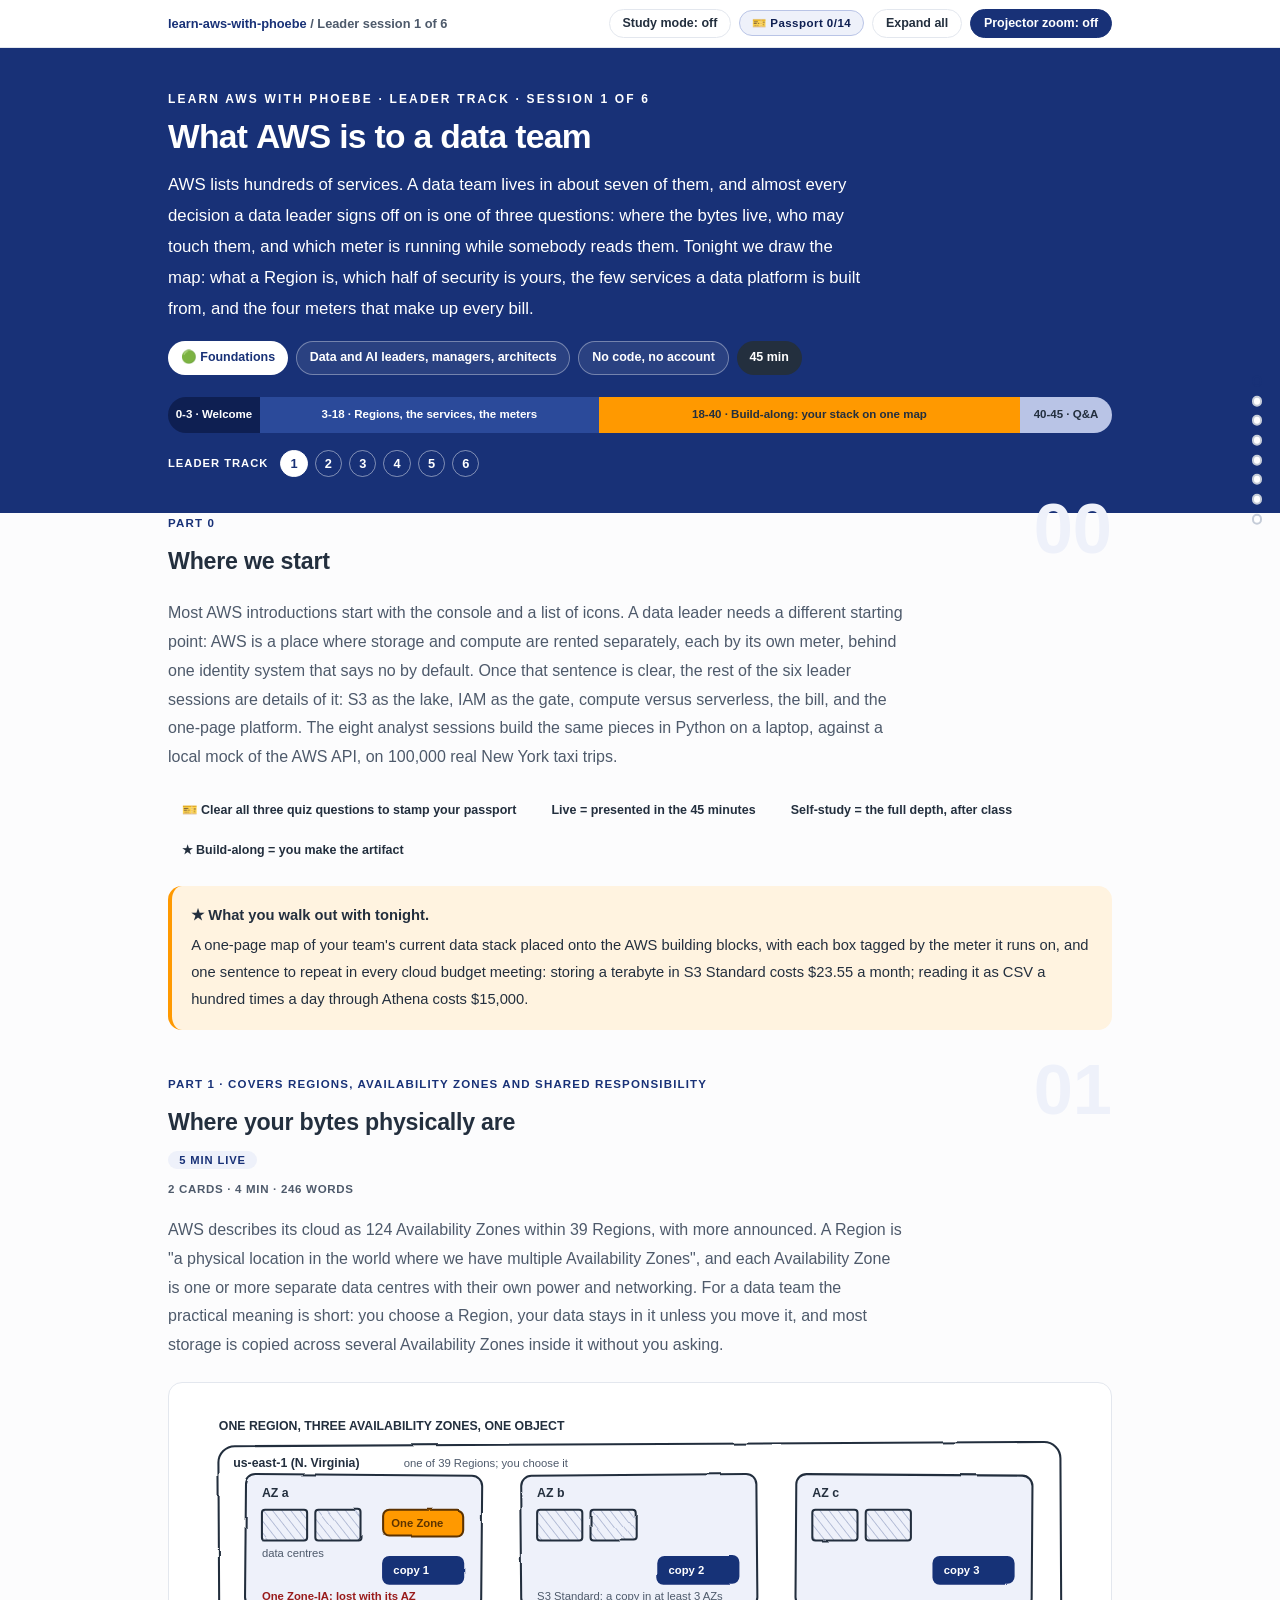
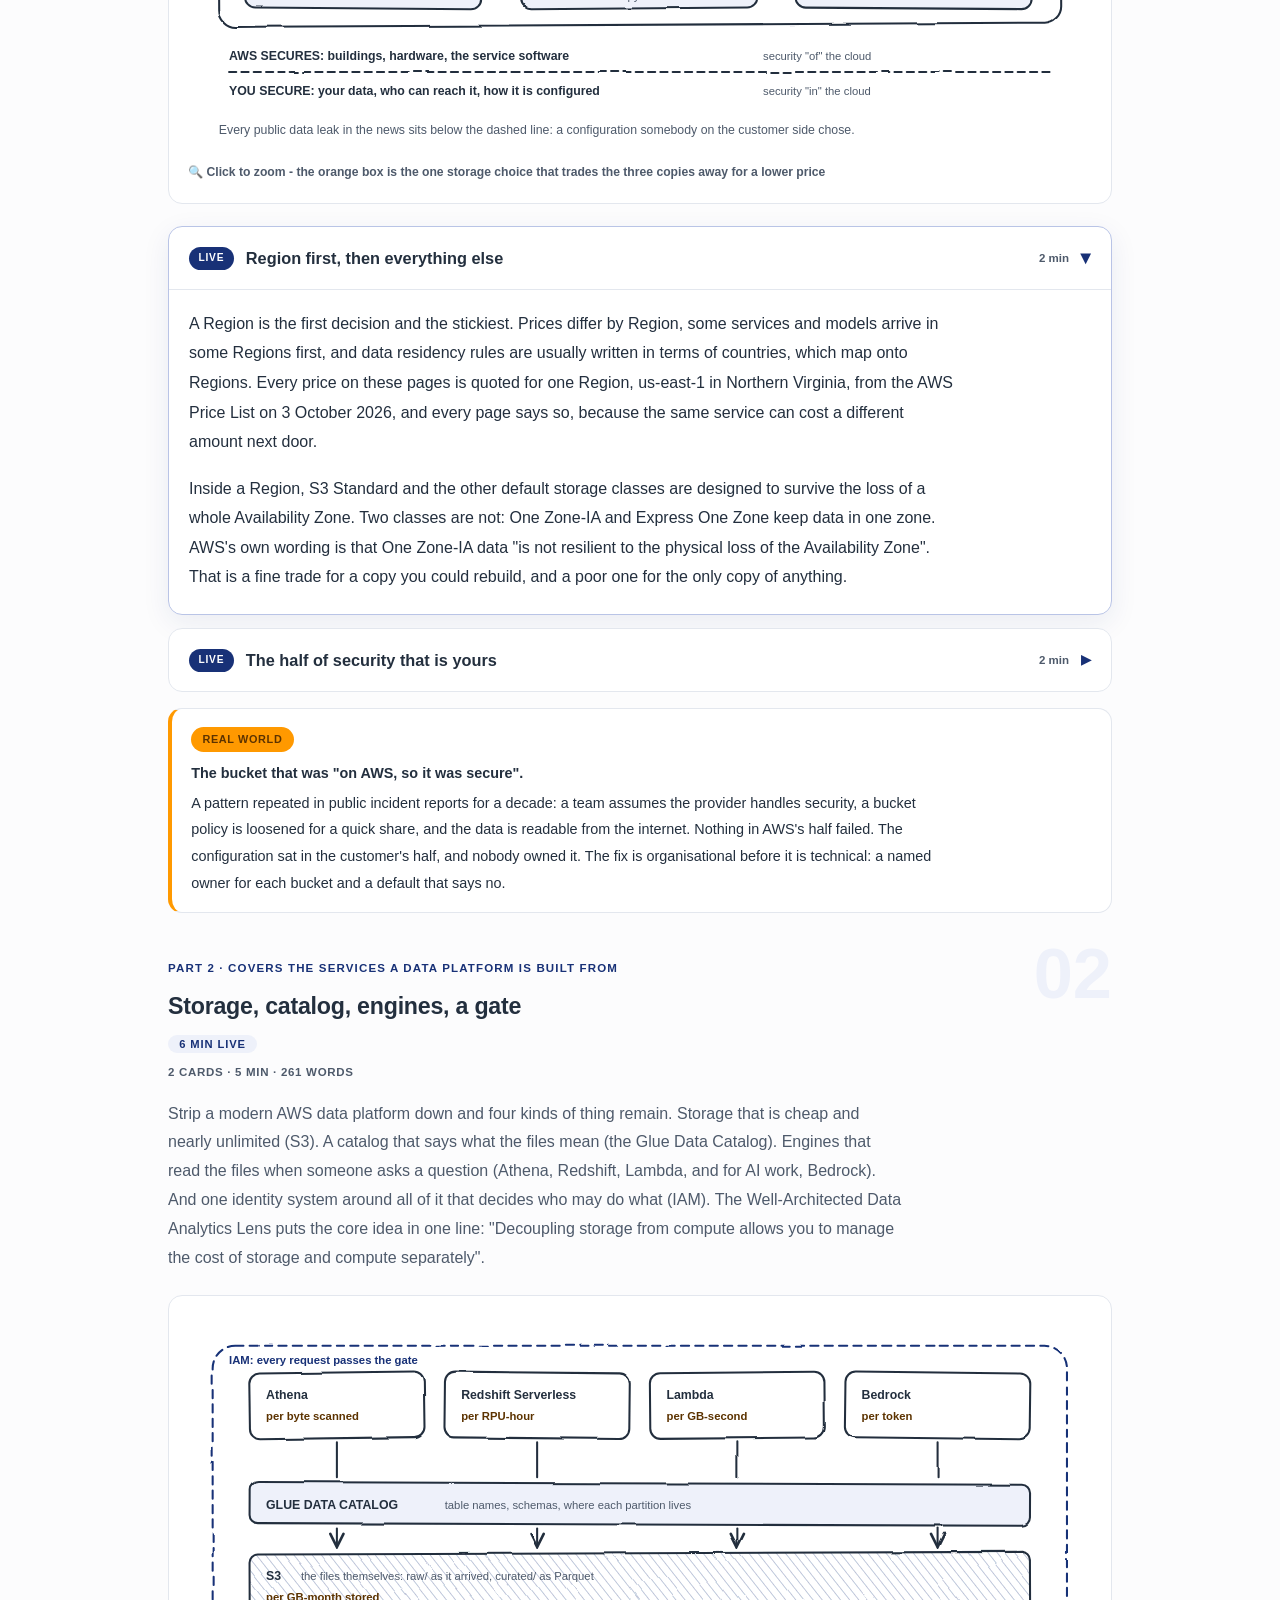
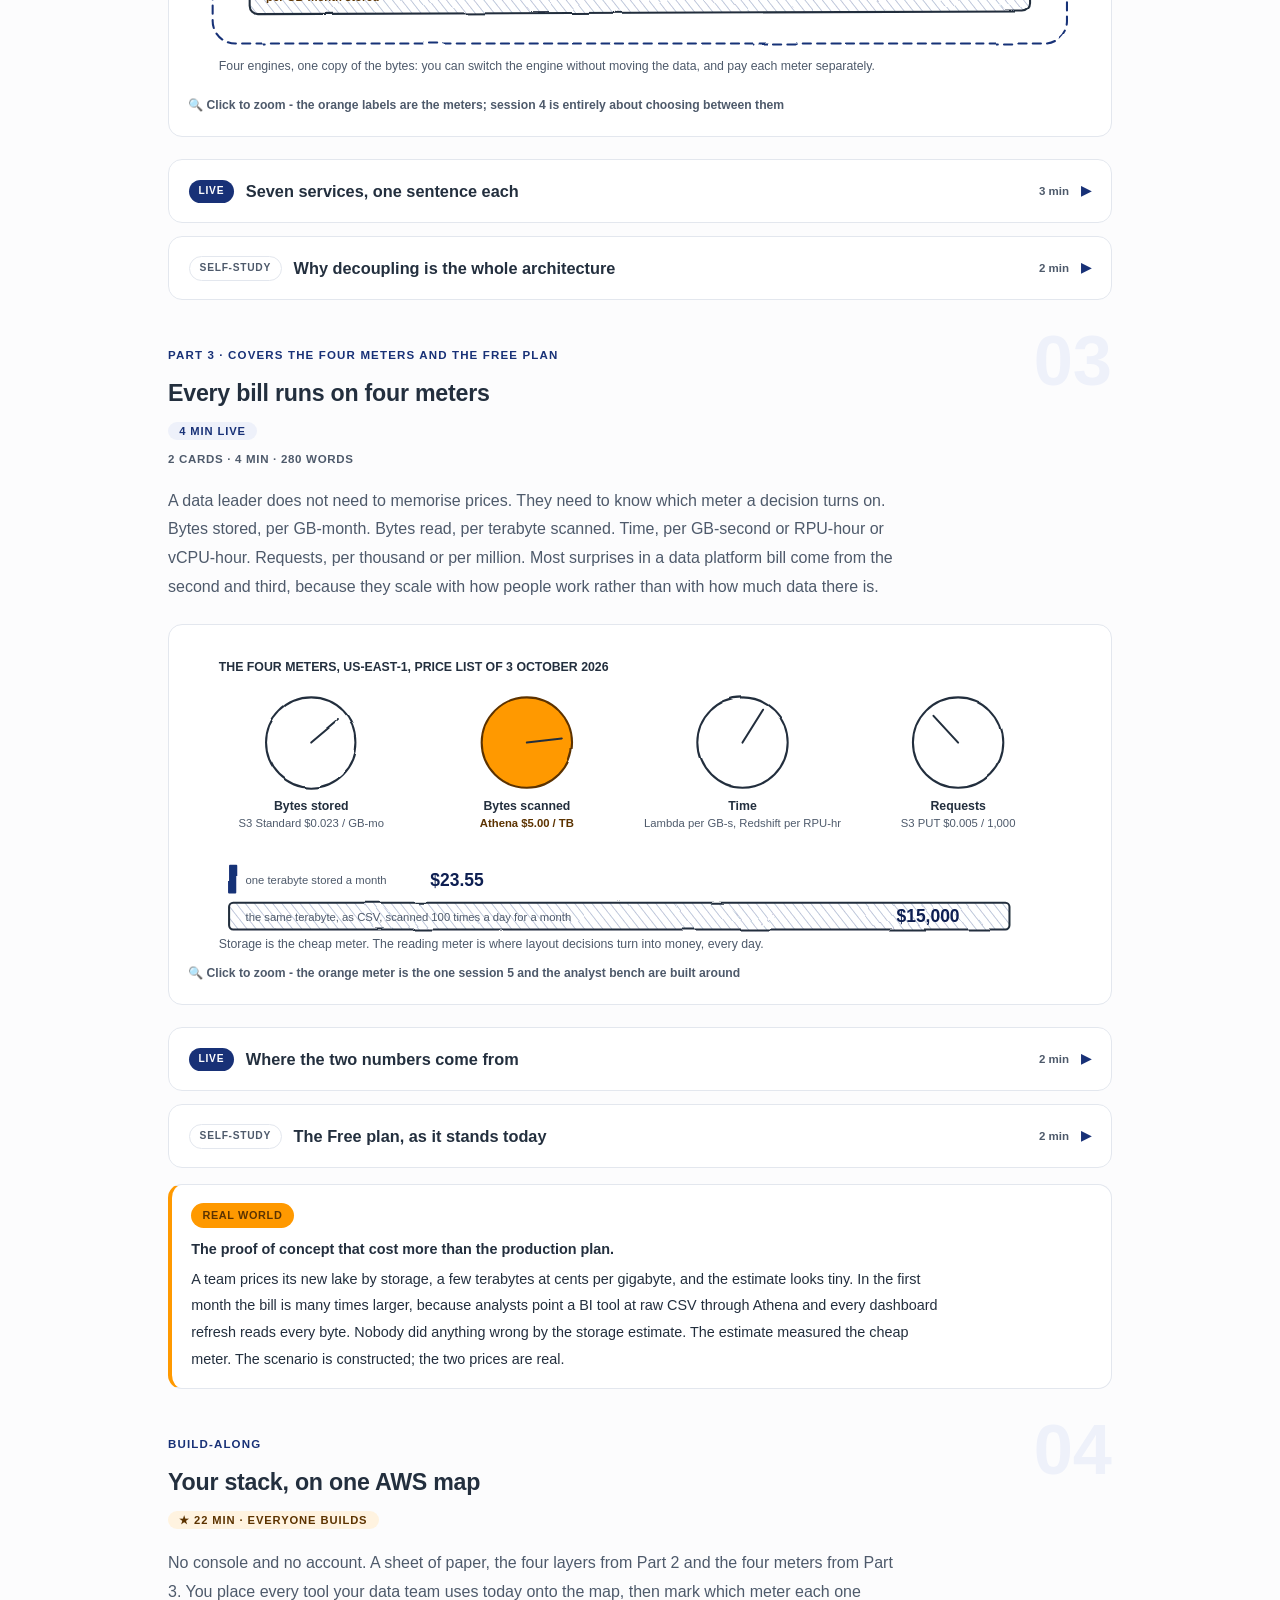
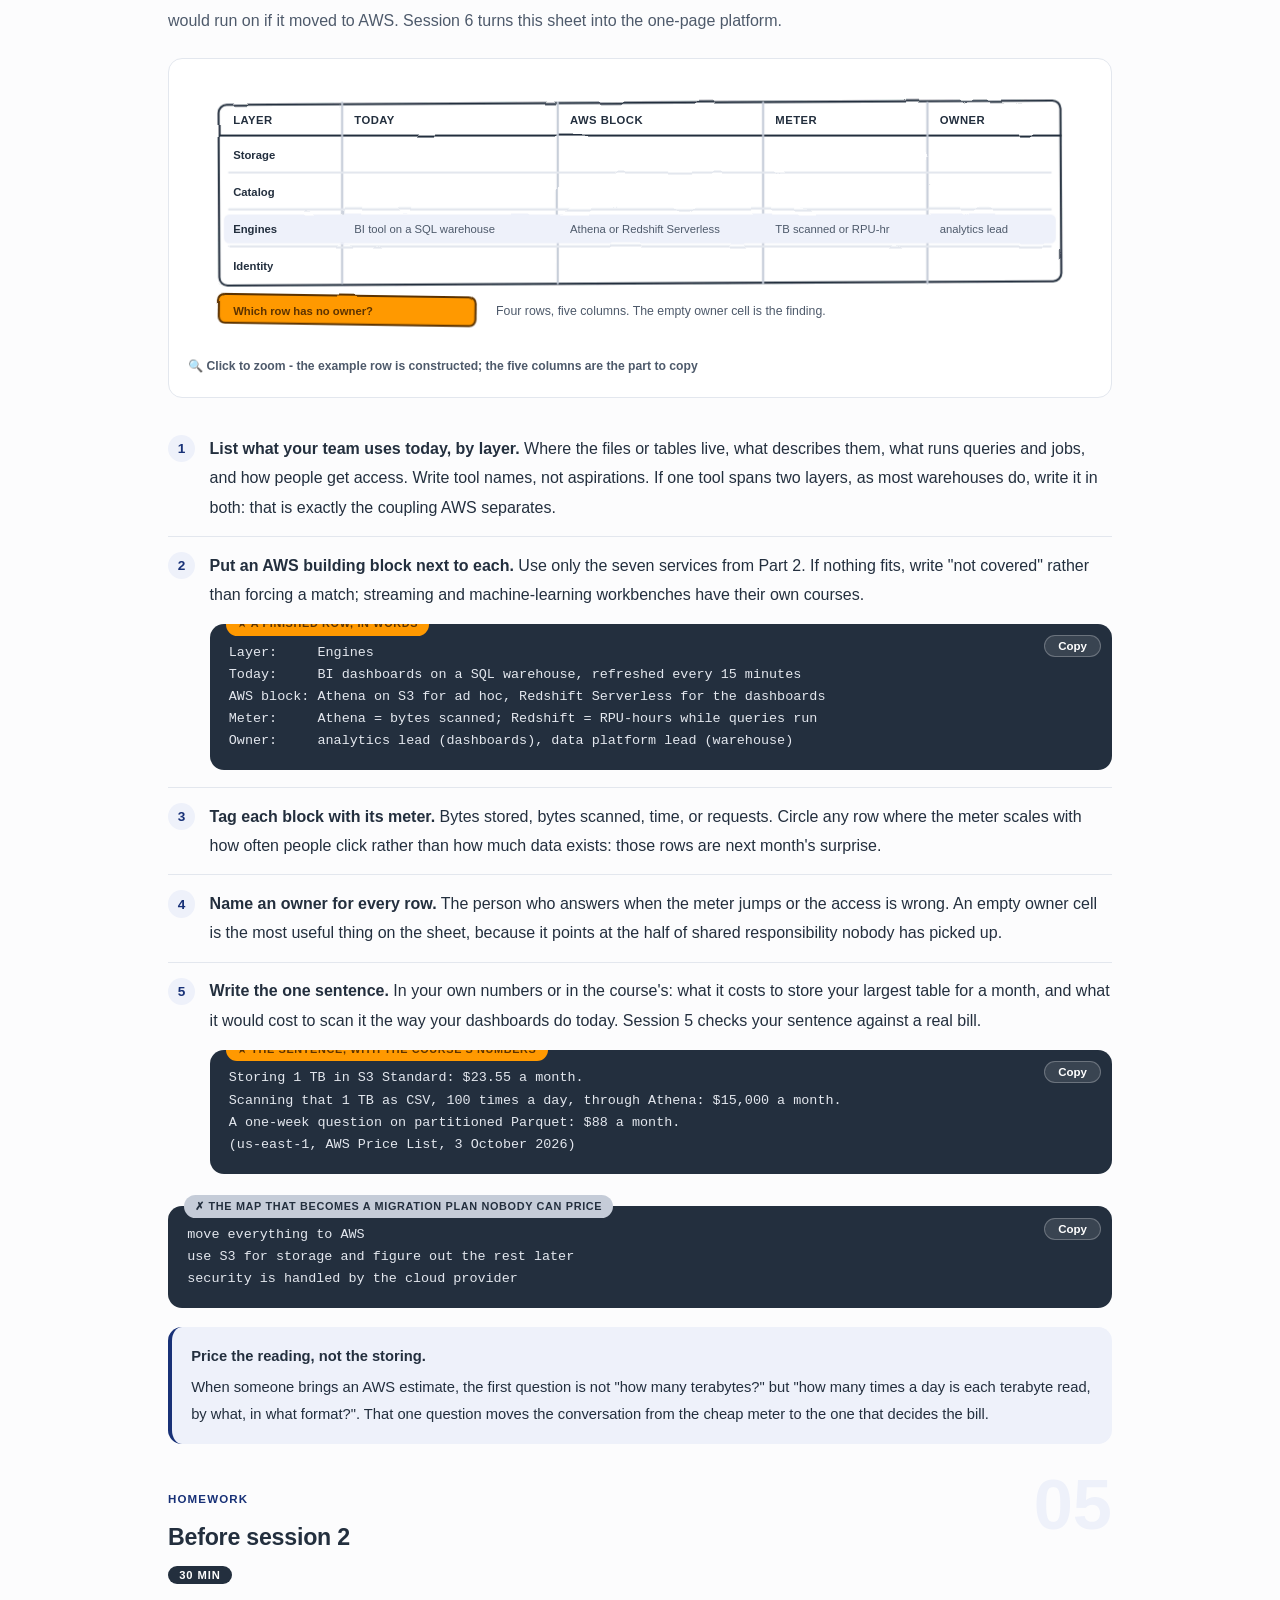
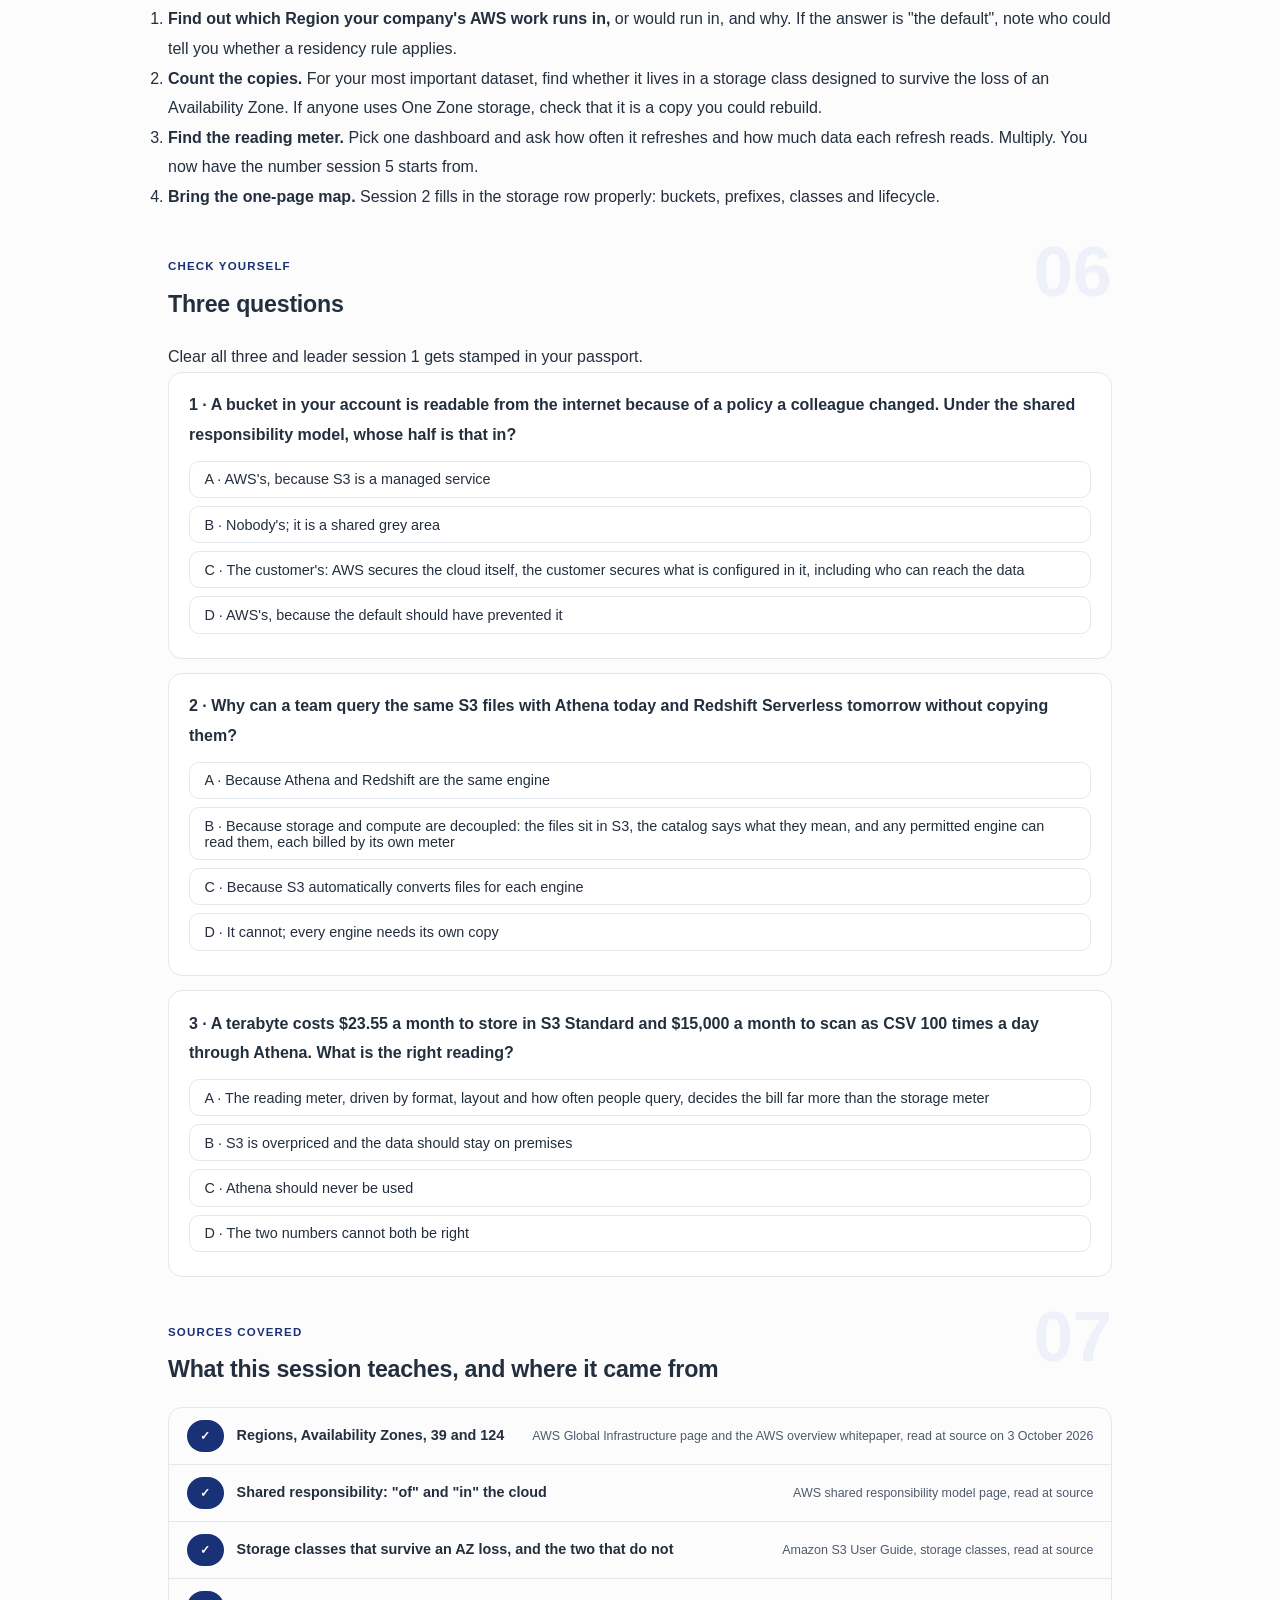
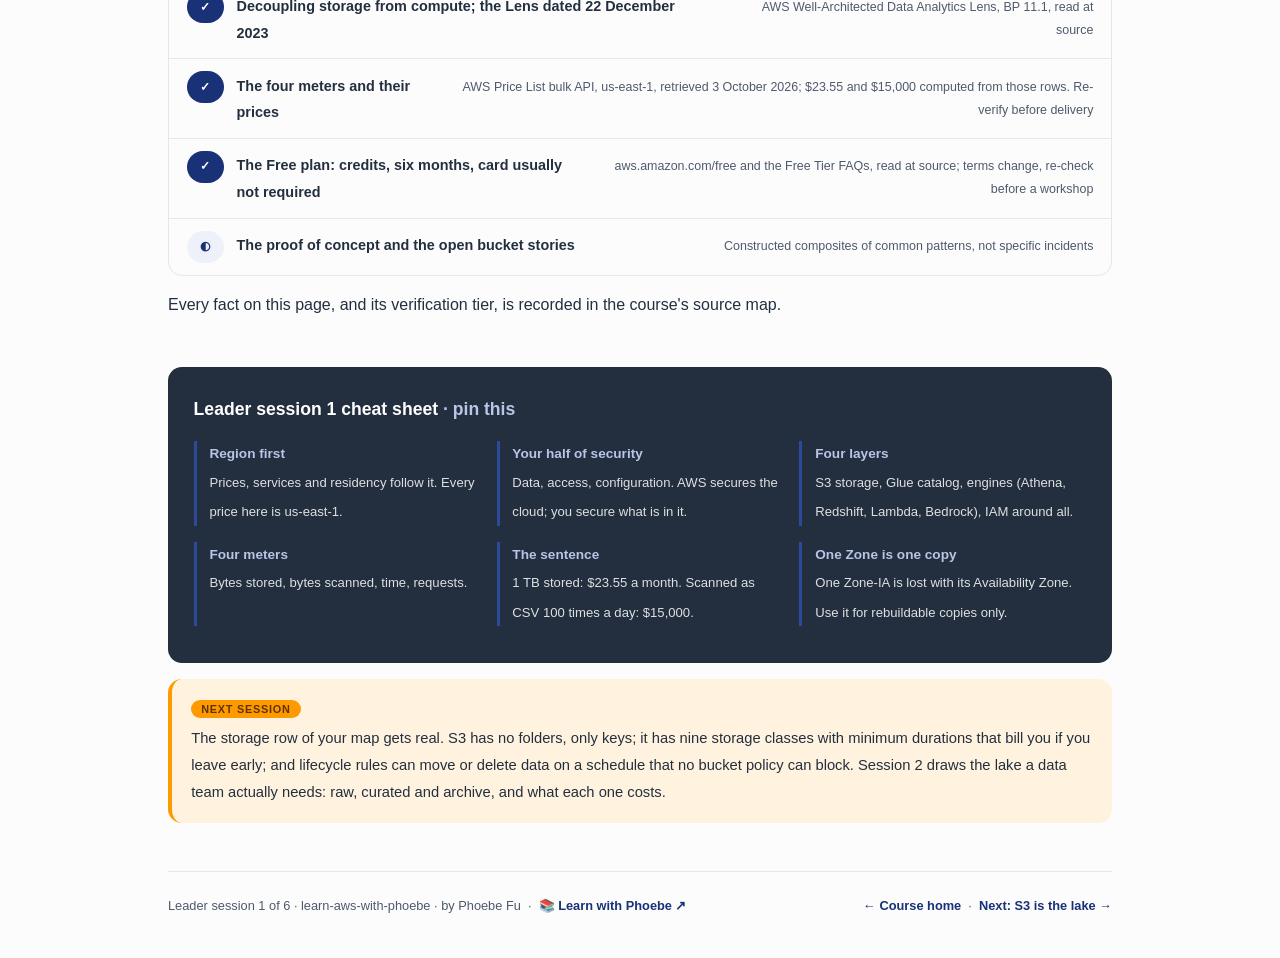
==== commit 6b3396c8: "Lift translucent header text and the empty passport mark to WCAG A full-page contrast probe (every t" ====
--- a/courses/a1-what-aws-is-to-a-data-team.html
+++ b/courses/a1-what-aws-is-to-a-data-team.html
@@ -19,7 +19,7 @@
 <meta name="twitter:image" content="https://phoebefu6.github.io/learn-aws-with-phoebe/assets/og-cover.png">
 <!-- social:end -->
 <title>Leader session 1 · What AWS is to a data team - learn aws with phoebe</title>
-<link rel="stylesheet" href="../assets/style.css?v=2">
+<link rel="stylesheet" href="../assets/style.css?v=3">
 </head>
 <body>
 
--- a/assets/style.css
+++ b/assets/style.css
@@ -55,7 +55,7 @@
   font-size: .75rem;
   letter-spacing: .18em;
   text-transform: uppercase;
-  opacity: .85;
+  opacity: 1;
   font-weight: 600;
 }
 .masthead h1 {
@@ -66,7 +66,7 @@
   letter-spacing: -.02em;
 }
 .masthead h1 .accent { color: inherit; }
-.masthead .sub { font-size: 1.05rem; opacity: .92; max-width: 44rem; }
+.masthead .sub { font-size: 1.05rem; opacity: 1; max-width: 44rem; }
 
 .chip-row { display: flex; flex-wrap: wrap; gap: .5rem; margin-top: 1.1rem; }
 .chip {
@@ -565,7 +565,7 @@
   margin-top: 1.1rem;
   flex-wrap: wrap;
 }
-.journey .jlabel { font-size: .7rem; font-weight: 700; text-transform: uppercase; letter-spacing: .09em; opacity: .8; margin-right: .3rem; }
+.journey .jlabel { font-size: .7rem; font-weight: 700; text-transform: uppercase; letter-spacing: .09em; opacity: 1; margin-right: .3rem; }
 .journey a {
   width: 1.7rem; height: 1.7rem;
   border-radius: 999px;
@@ -1153,7 +1153,7 @@
   background: var(--indigo-50); color: var(--indigo-deep);
   border: 1px solid var(--indigo-soft); cursor: default;
 }
-.pp-pill.full { background: var(--amber); color: var(--amber-ink); border-color: var(--amber); }
+.pp-pill.full { background: var(--amber); color: #232F3E; border-color: var(--amber); }
 .pp-strip { display: flex; gap: 10px; flex-wrap: wrap; margin: 18px 0 6px; }
 .pp-stamp {
   display: flex; flex-direction: column; align-items: center; gap: 6px;
@@ -1163,7 +1163,7 @@
   transition: all .18s ease;
 }
 .pp-stamp:hover { border-color: var(--indigo-soft); }
-.pp-stamp i { font-size: 1.3rem; font-style: normal; opacity: .35; }
+.pp-stamp i { font-size: 1.3rem; font-style: normal; opacity: .7; }
 .pp-stamp b { font: 800 0.7rem Inter, sans-serif; }
 .pp-stamp.got {
   border-style: solid; border-color: var(--indigo);
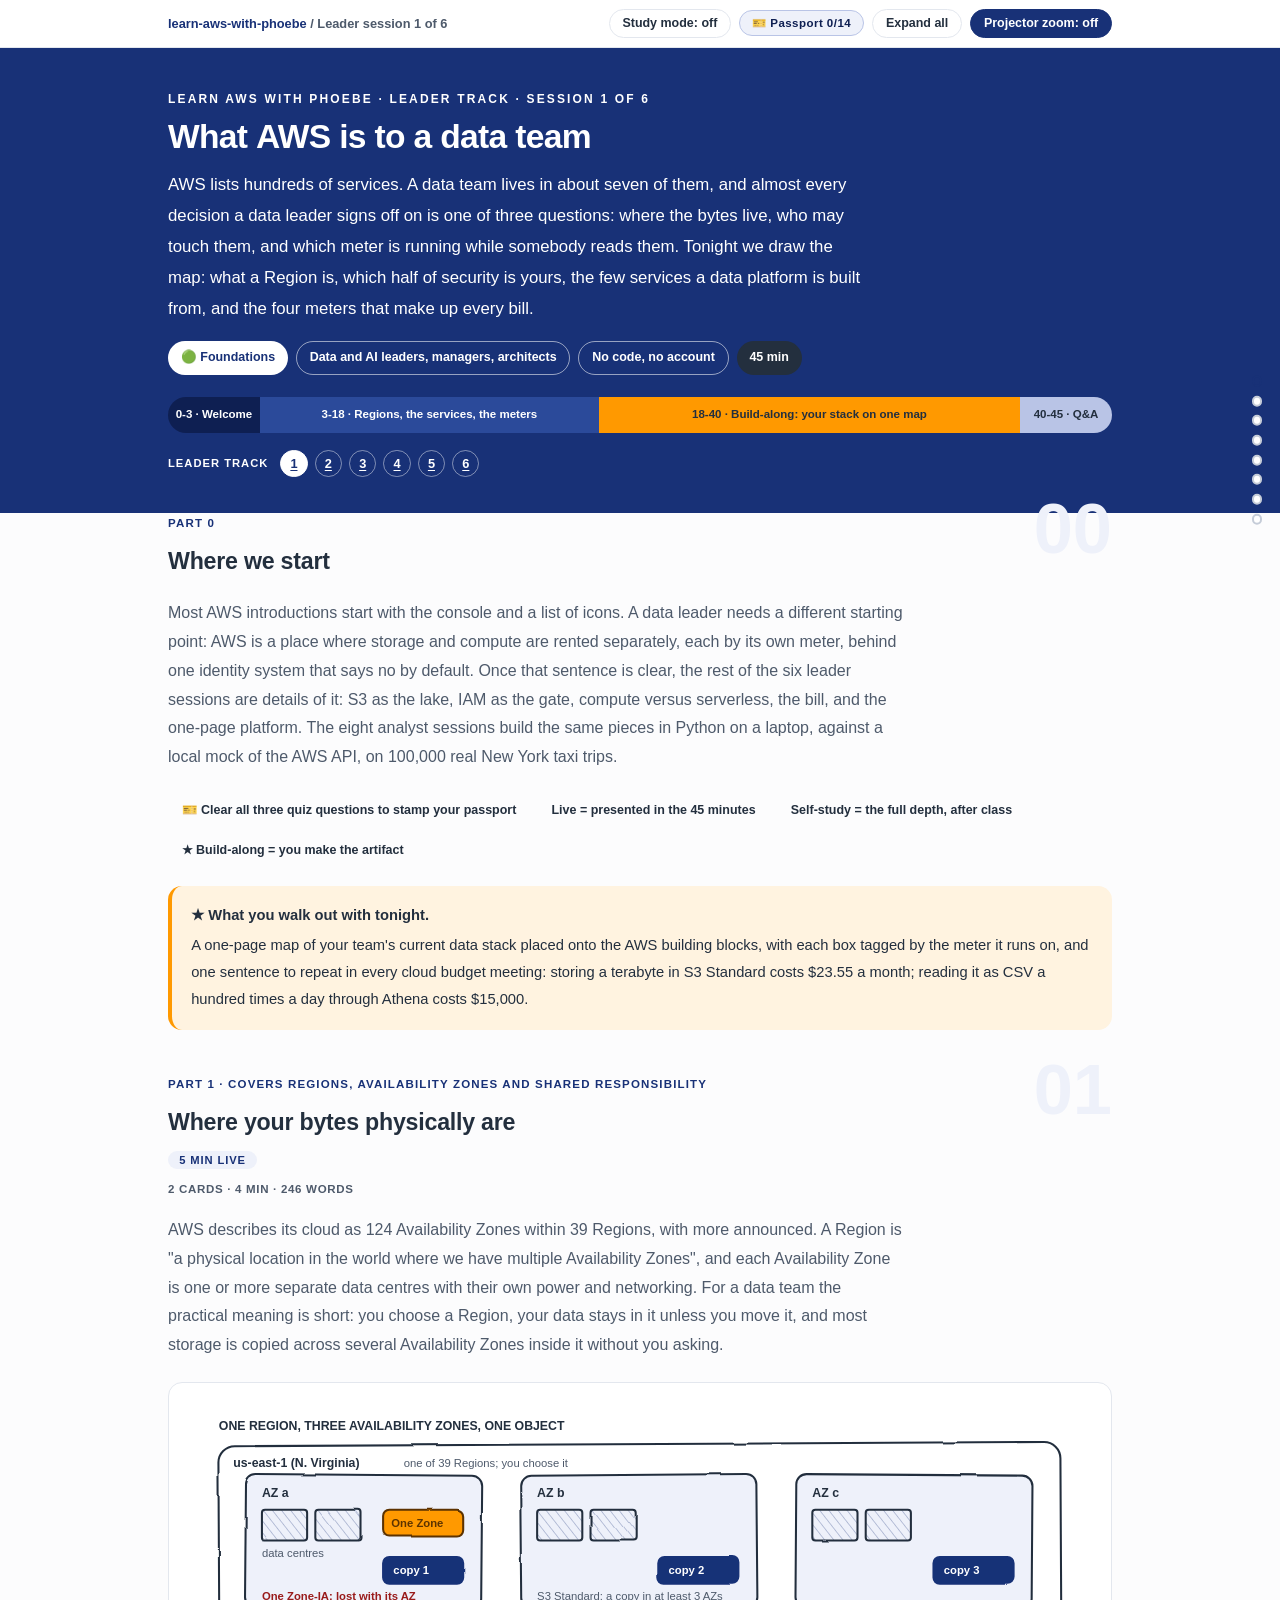
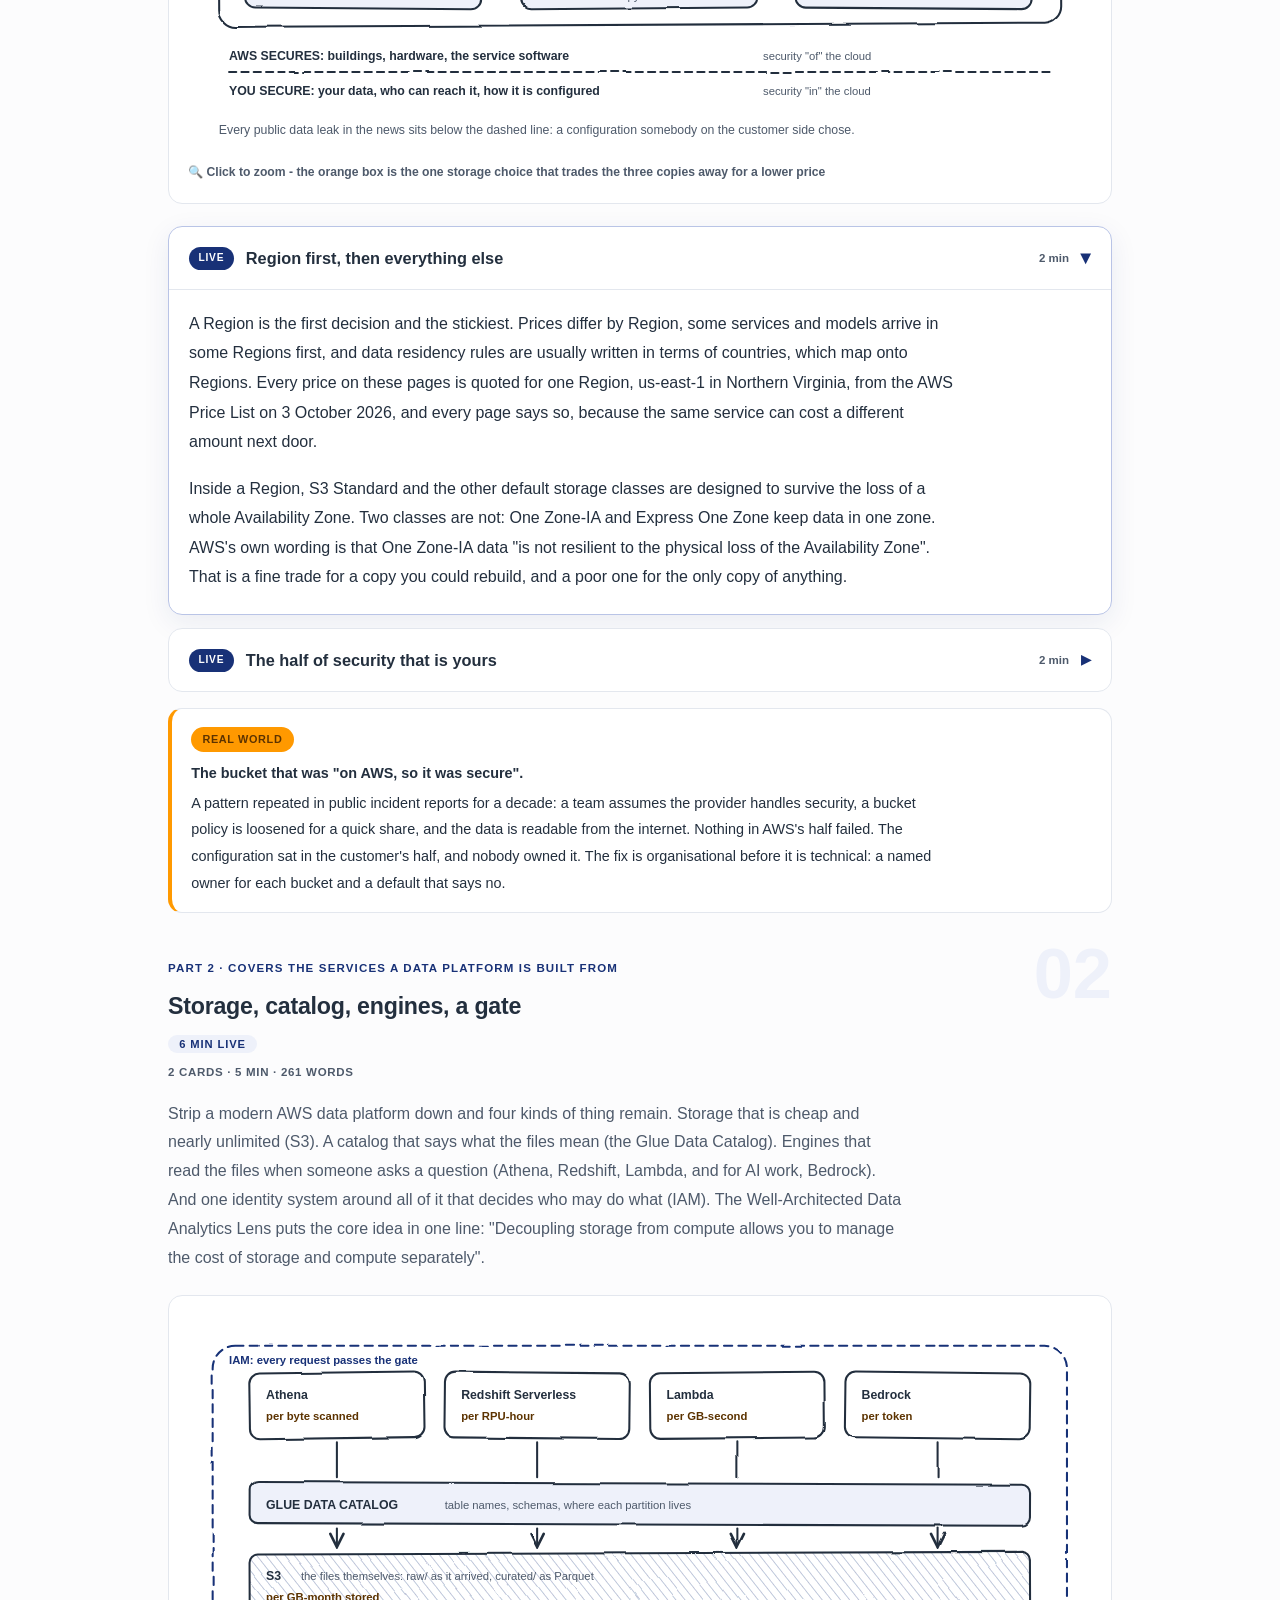
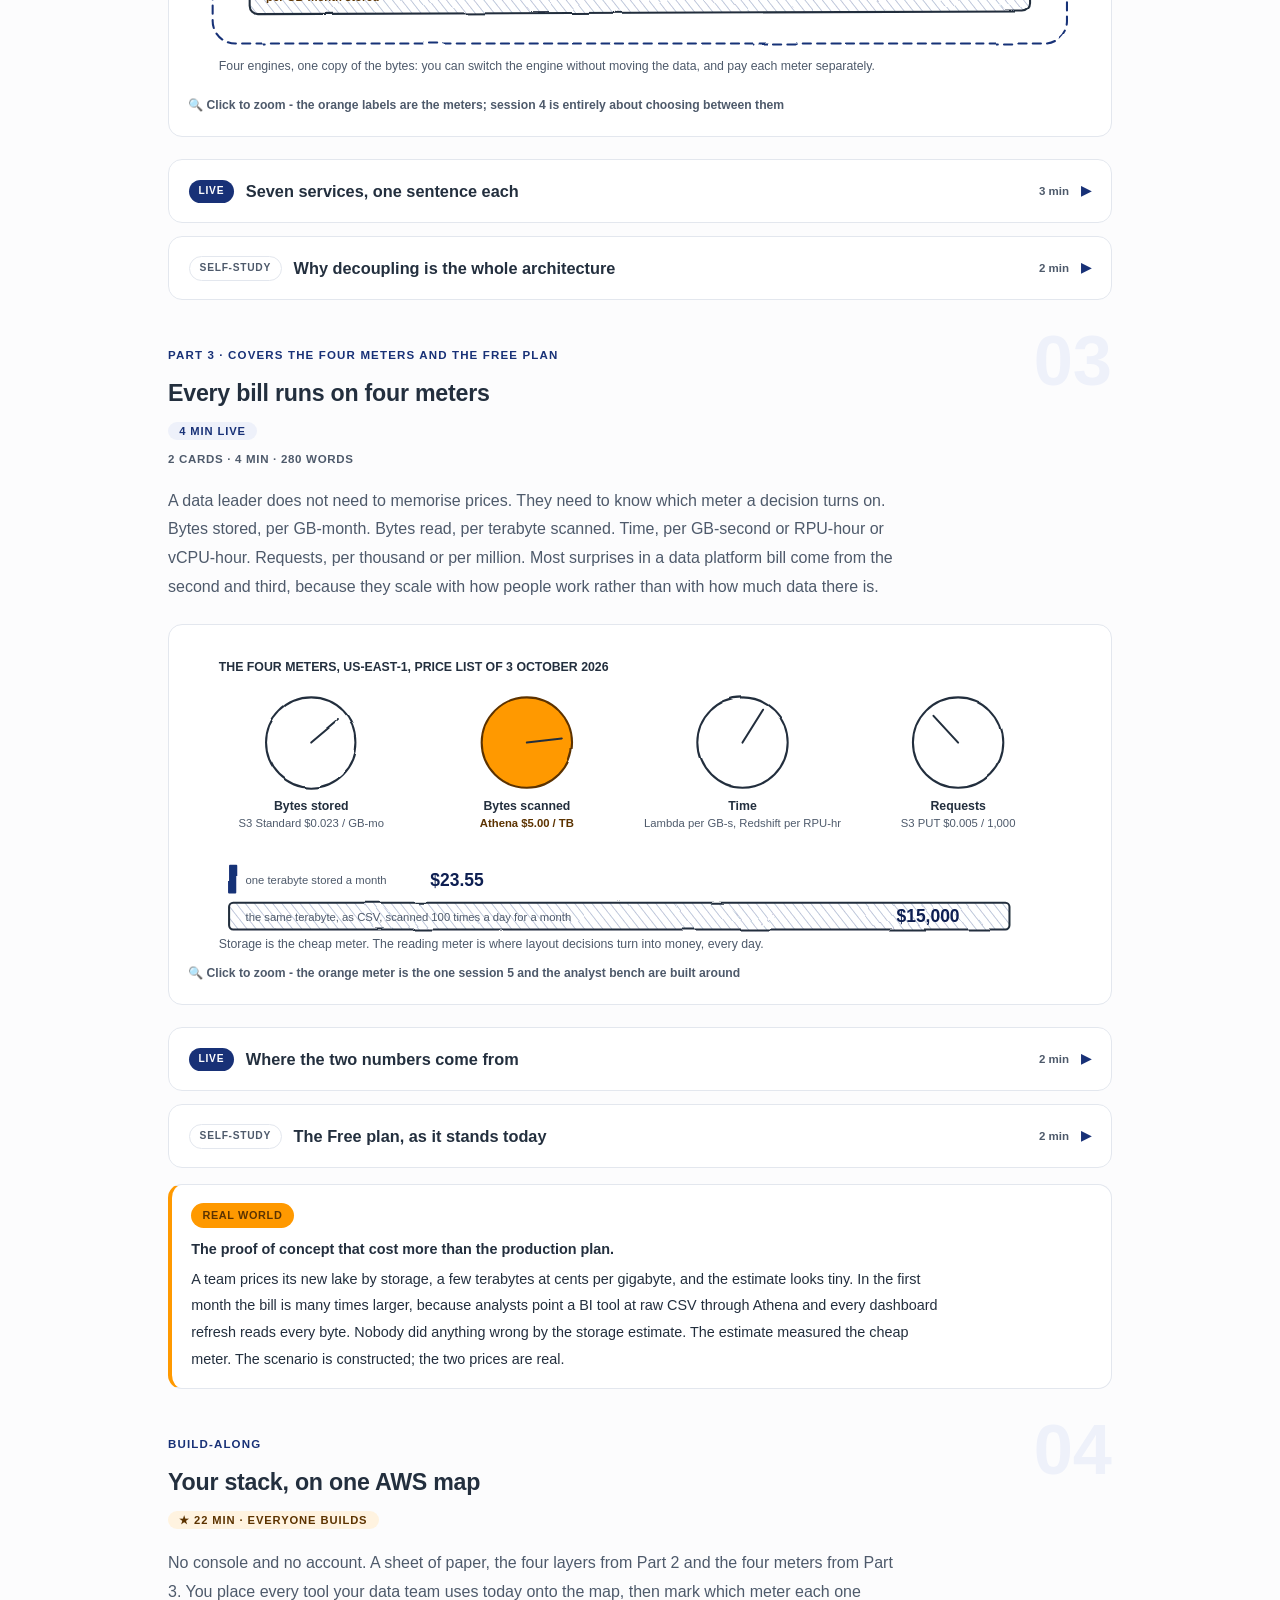
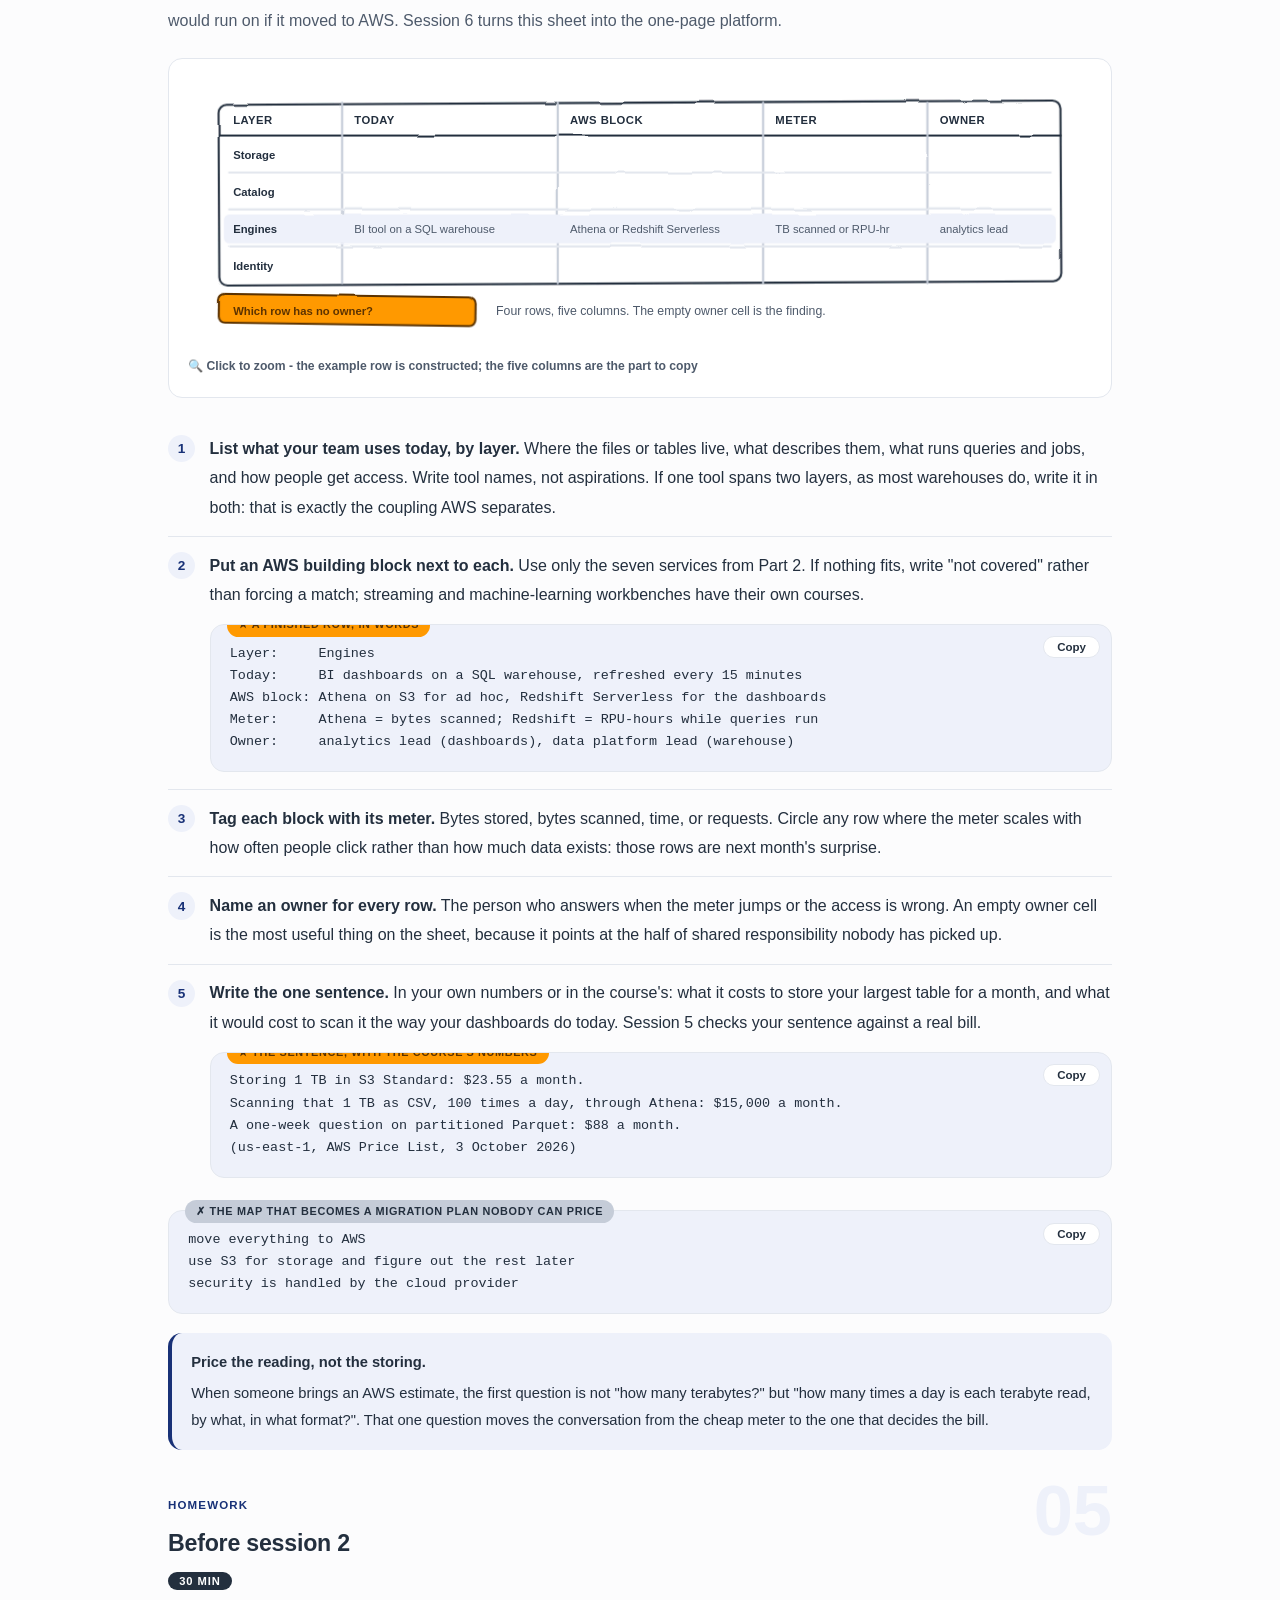
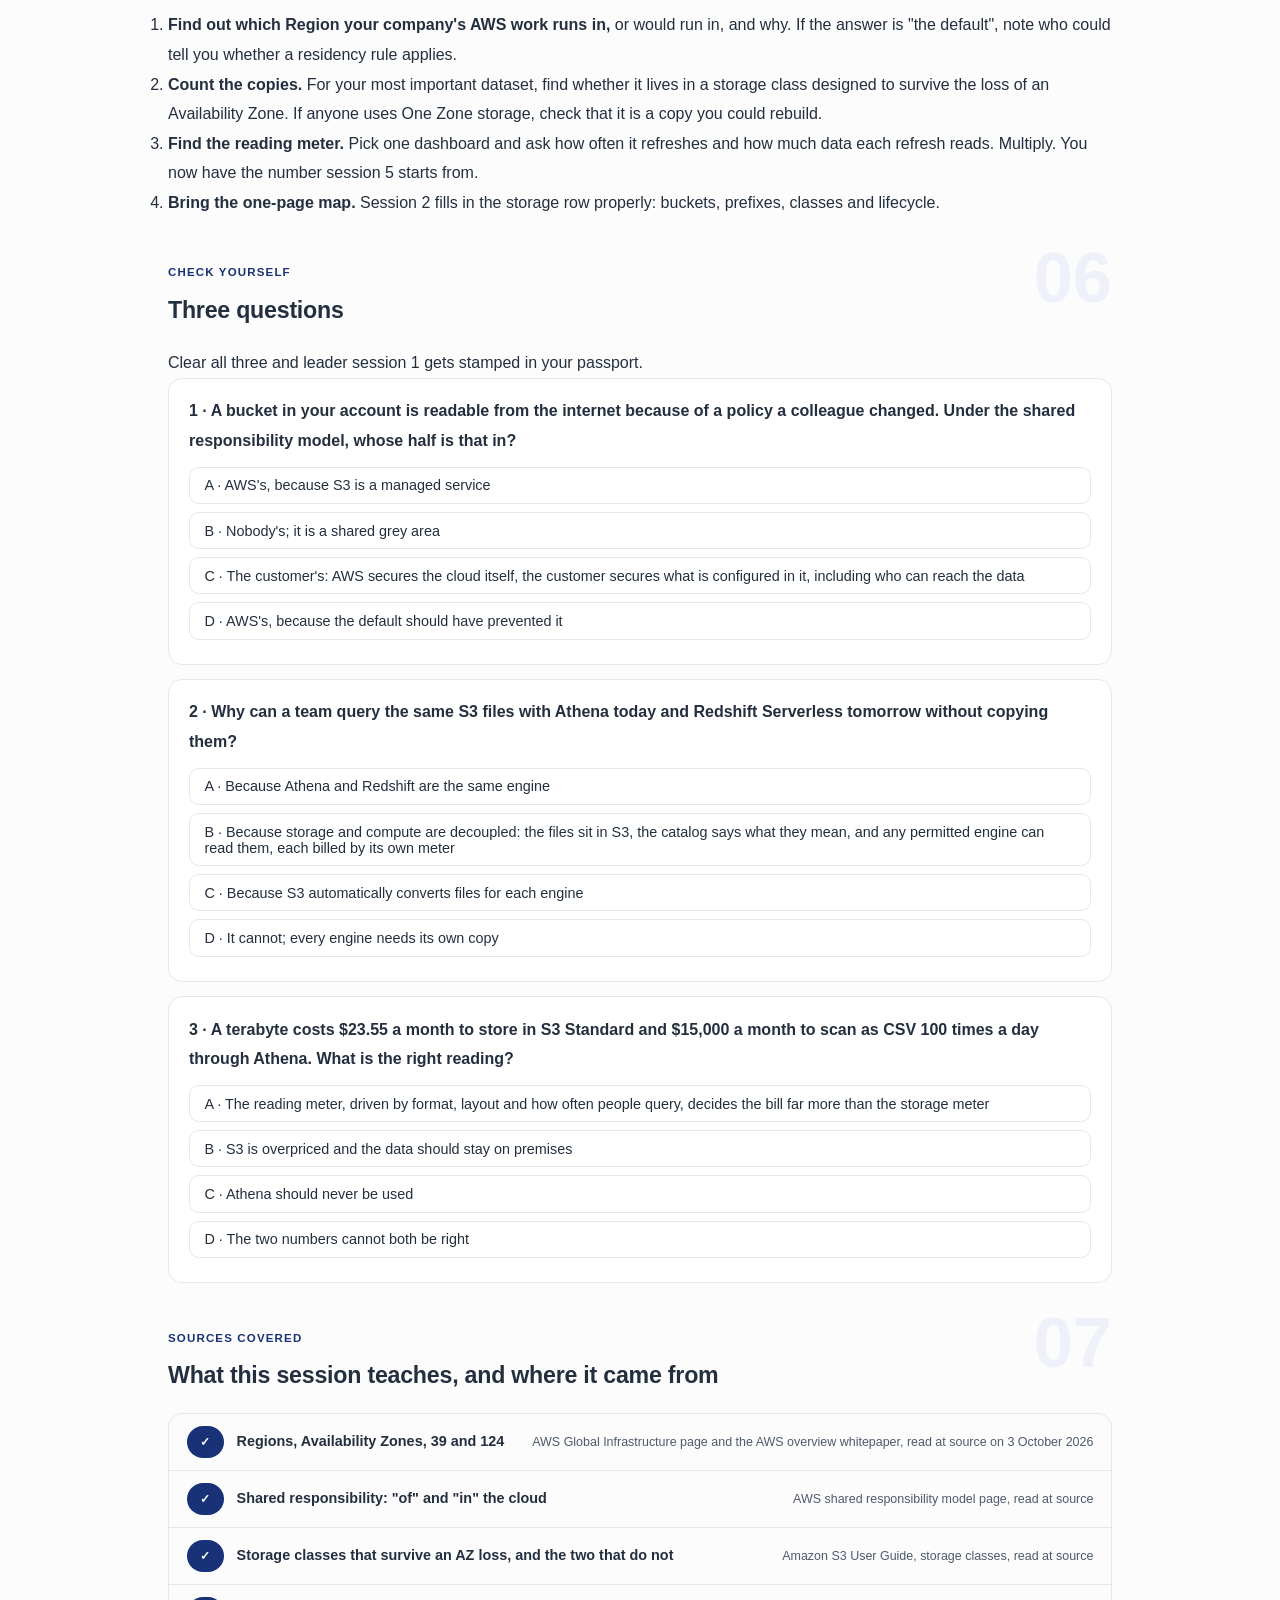
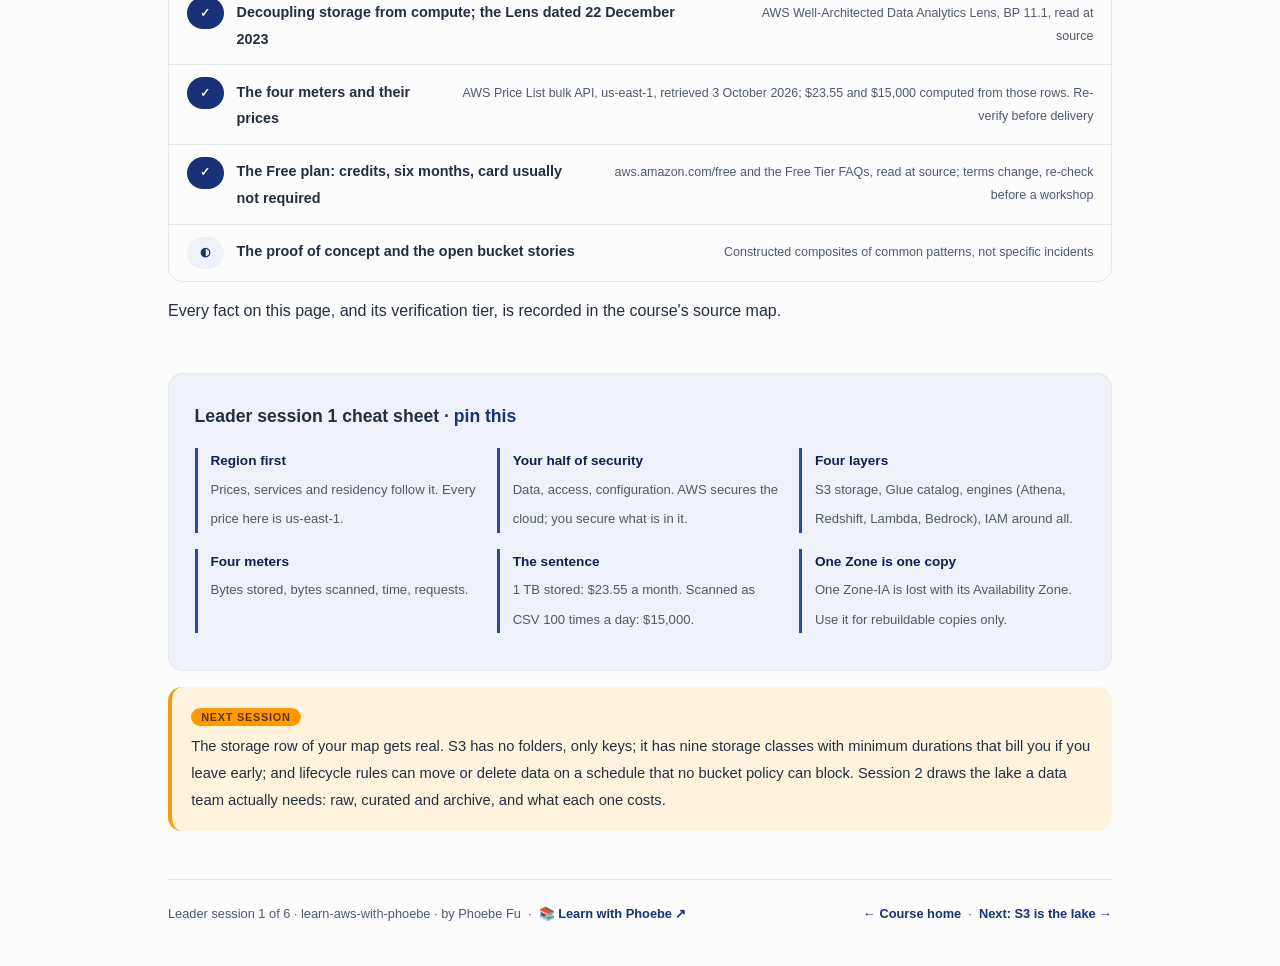
==== commit 87aabcd5: "Light surfaces everywhere: lightbox, cheat panel, code boxes; contrast and phone-width fixes Every d" ====
--- a/courses/a1-what-aws-is-to-a-data-team.html
+++ b/courses/a1-what-aws-is-to-a-data-team.html
@@ -19,7 +19,7 @@
 <meta name="twitter:image" content="https://phoebefu6.github.io/learn-aws-with-phoebe/assets/og-cover.png">
 <!-- social:end -->
 <title>Leader session 1 · What AWS is to a data team - learn aws with phoebe</title>
-<link rel="stylesheet" href="../assets/style.css?v=3">
+<link rel="stylesheet" href="../assets/style.css?v=19">
 </head>
 <body>
 
@@ -491,6 +491,6 @@
 
 </main>
 
-<script src="../assets/app.js?v=2"></script>
+<script src="../assets/app.js?v=19"></script>
 </body>
 </html>
--- a/assets/style.css
+++ b/assets/style.css
@@ -22,8 +22,8 @@
   --amber-ink: #5C3300;
   --amber-50: #FFF3E0;
   --paper: #FCFCFD;
-  --code-bg: #232F3E;
-  --code-ink: #E3E7EE;
+  --code-bg: #EEF1FA;
+  --code-ink: #232F3E;
   --scrim-rgb: 238,241,248;
   --shadow-rgb: 24,49,119;
   --radius: 14px;
@@ -244,7 +244,7 @@
 .pill.light { background: var(--indigo-50); color: var(--indigo); }
 .pill.inkpill { background: var(--ink); color: #fff; }
 .pill.amber, .pill.peach { background: var(--amber); color: var(--amber-ink); }
-.pill.bare { color: var(--faint); }
+.pill.bare { color: var(--muted); }
 
 /* ---------- 4D grid ---------- */
 .grid-2 { display: grid; grid-template-columns: repeat(auto-fit, minmax(15rem, 1fr)); gap: .8rem; margin: .5rem 0 1rem; }
@@ -273,10 +273,11 @@
 table.clean td:first-child { font-weight: 600; }
 
 /* ---------- prompt boxes ---------- */
-.prompt-box {
+.prompt-box{
   position: relative;
-  background: var(--code-bg);
-  color: var(--code-ink);
+  background: #EEF1FA;
+  border: 1px solid #E3E7EE;
+  color: #232F3E;
   border-radius: var(--radius);
   padding: 1.1rem 1.2rem;
   margin: 1rem 0 1.2rem;
@@ -286,12 +287,12 @@
   white-space: pre-wrap;
   word-break: break-word;
 }
-.prompt-box .label {
+.prompt-box .label{
   position: absolute;
   top: -0.7rem;
   left: 1rem;
-  background: var(--indigo);
-  color: #fff;
+  background: #183177;
+  color: #FFFFFF;
   font-family: "Inter", -apple-system, sans-serif;
   font-size: .68rem;
   font-weight: 700;
@@ -302,13 +303,13 @@
 }
 .prompt-box.bad .label { background: var(--faint); color: var(--ink); }
 .prompt-box.good .label { background: var(--amber); color: var(--amber-ink); }
-.copy-btn {
+.copy-btn{
   position: absolute;
   top: .7rem;
   right: .7rem;
-  background: rgba(255,255,255,.1);
-  border: 1px solid rgba(255,255,255,.25);
-  color: #fff;
+  background: #FFFFFF;
+  border: 1px solid #E3E7EE;
+  color: #232F3E;
   border-radius: 999px;
   padding: .25rem .8rem;
   font-size: .72rem;
@@ -317,7 +318,7 @@
   font-family: "Inter", -apple-system, sans-serif;
   transition: background .15s ease;
 }
-.copy-btn:hover { background: rgba(255,255,255,.22); }
+.copy-btn:hover { background: #E3E7EE; }
 .copy-btn.copied { background: var(--amber); border-color: var(--amber); color: var(--amber-ink); }
 
 /* ---------- demo steps ---------- */
@@ -412,7 +413,7 @@
   gap: .4rem;
 }
 
-.lightbox {
+.lightbox{
   position: fixed;
   inset: 0;
   z-index: 100;
@@ -424,8 +425,10 @@
   cursor: zoom-out;
 }
 .lightbox.open { display: flex; }
-.lightbox .inner {
+.lightbox .inner{
   background: #fff;
+  border: 1px solid #E3E7EE;
+  box-shadow: 0 10px 40px rgba(35,47,62,.14);
   border-radius: var(--radius);
   padding: 2rem;
   max-width: 94vw;
@@ -433,13 +436,12 @@
   overflow: auto;
 }
 .lightbox .inner svg, .lightbox .inner img { width: min(88vw, 70rem); height: auto; }
-.lightbox .close-hint {
+.lightbox .close-hint{
   position: fixed;
   top: 1rem; right: 1.4rem;
   color: var(--ink);
   font-size: .8rem;
   font-weight: 600;
-  opacity: .8;
 }
 
 /* ---------- courses covered ---------- */
@@ -458,19 +460,20 @@
 .covered-row .note { margin-left: auto; color: var(--muted); font-size: .78rem; text-align: right; }
 
 /* ---------- cheat sheet footer ---------- */
-.cheat {
-  background: var(--ink);
-  color: #fff;
+.cheat{
+  background: #EEF1FA;
+  border: 1px solid #E3E7EE;
+  color: #232F3E;
   border-radius: var(--radius);
   padding: 1.6rem 1.6rem 1.3rem;
   margin-top: 3rem;
 }
 .cheat h3 { font-size: 1.1rem; margin-bottom: 1rem; }
-.cheat h3 span { color: var(--indigo-soft); }
+.cheat h3 span { color: #183177; }
 .cheat .grid-2 { gap: 1rem; }
 .cheat .cheat-item { border-left: 3px solid var(--indigo-mid); padding-left: .8rem; }
-.cheat .cheat-item b { display: block; font-size: .85rem; color: var(--indigo-soft); }
-.cheat .cheat-item span { font-size: .82rem; opacity: .85; }
+.cheat .cheat-item b { display: block; font-size: .85rem; color: #0E1F52; }
+.cheat .cheat-item span { font-size: .82rem; color: #4E5A6B; }
 
 footer.pagefoot {
   border-top: 1px solid var(--hairline);
@@ -1163,7 +1166,7 @@
   transition: all .18s ease;
 }
 .pp-stamp:hover { border-color: var(--indigo-soft); }
-.pp-stamp i { font-size: 1.3rem; font-style: normal; opacity: .7; }
+.pp-stamp i { font-size: 1.3rem; font-style: normal; opacity: 1; }
 .pp-stamp b { font: 800 0.7rem Inter, sans-serif; }
 .pp-stamp.got {
   border-style: solid; border-color: var(--indigo);
@@ -1332,3 +1335,28 @@
 .aws-cols { display: flex; flex-wrap: wrap; gap: 4px 12px; margin-bottom: 8px; }
 .aws-cols label { font-weight: 500; font-size: .78rem; }
 .aws-note { font-size: .8rem; color: var(--muted); margin-top: 10px; line-height: 1.6; }
+
+/* layout-patch-3: phone-width overflow (2026-10-10) */
+.sql-bar { flex-wrap: wrap; }
+@media (max-width: 480px) {
+  .covered-row { flex-wrap: wrap; }
+  .covered-row .note { margin-left: 0; text-align: left; flex-basis: 100%; }
+  details.card summary { flex-wrap: wrap; }
+  details.card summary .mini { white-space: normal; }
+  .wk, .sqlbox, .prompt-box, pre { max-width: 100%; overflow-x: auto; }
+  .mono, code, strong, .note { overflow-wrap: anywhere; }
+  select, input[type=range], label { max-width: 100%; }
+  canvas, svg, img { max-width: 100%; height: auto; }
+  .tree-kids, .tree-node-wrap, .tree-node, .rb-night, .al-row, .gd-field, .tl-row, .sl-row { max-width: 100%; overflow-x: auto; }
+  .tl-cols, .sl-cols, .bb-cols, .ev-cols, [class$="-cols"] { grid-template-columns: 1fr !important; display: grid; }
+  .tl-cols > *, .sl-cols > *, [class$="-cols"] > * { min-width: 0; max-width: 100%; }
+  .mono { white-space: normal; }
+  .er-w, .bb-lab, .tl-lev, .sl-lev { max-width: 100%; white-space: normal; }
+}
+/* contrast-patch-2b */
+.cheat a { color: var(--indigo-deep, var(--ink)); }
+.chip.audience { background: transparent; border-color: rgba(255,255,255,.55); }
+.masthead a, .masthead .sub a { color: #fff; text-decoration: underline; text-underline-offset: 2px; }
+.prompt-box b, .prompt-box strong { color: var(--indigo-deep, var(--ink)); }
+.prompt-box span, .prompt-box em, .prompt-box i { color: inherit; }
+.pp-stamp i { color: var(--ink); }
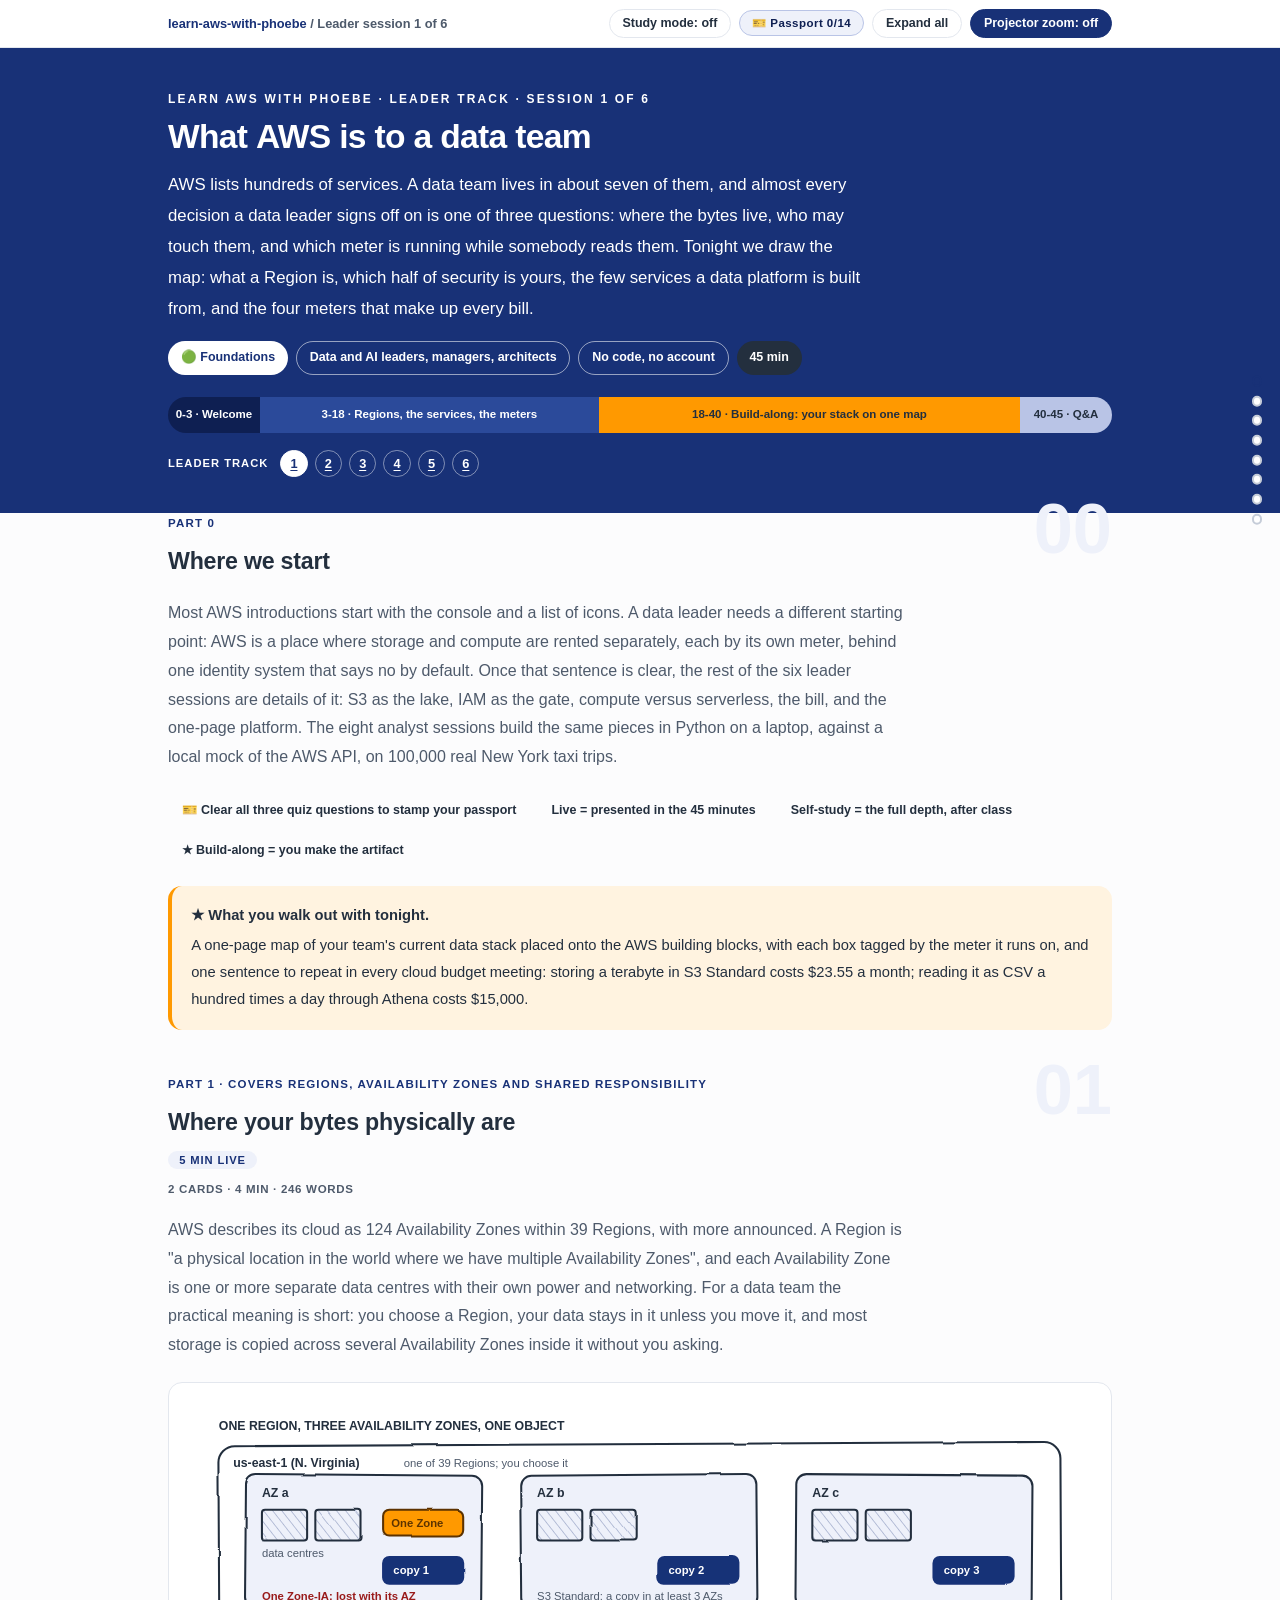
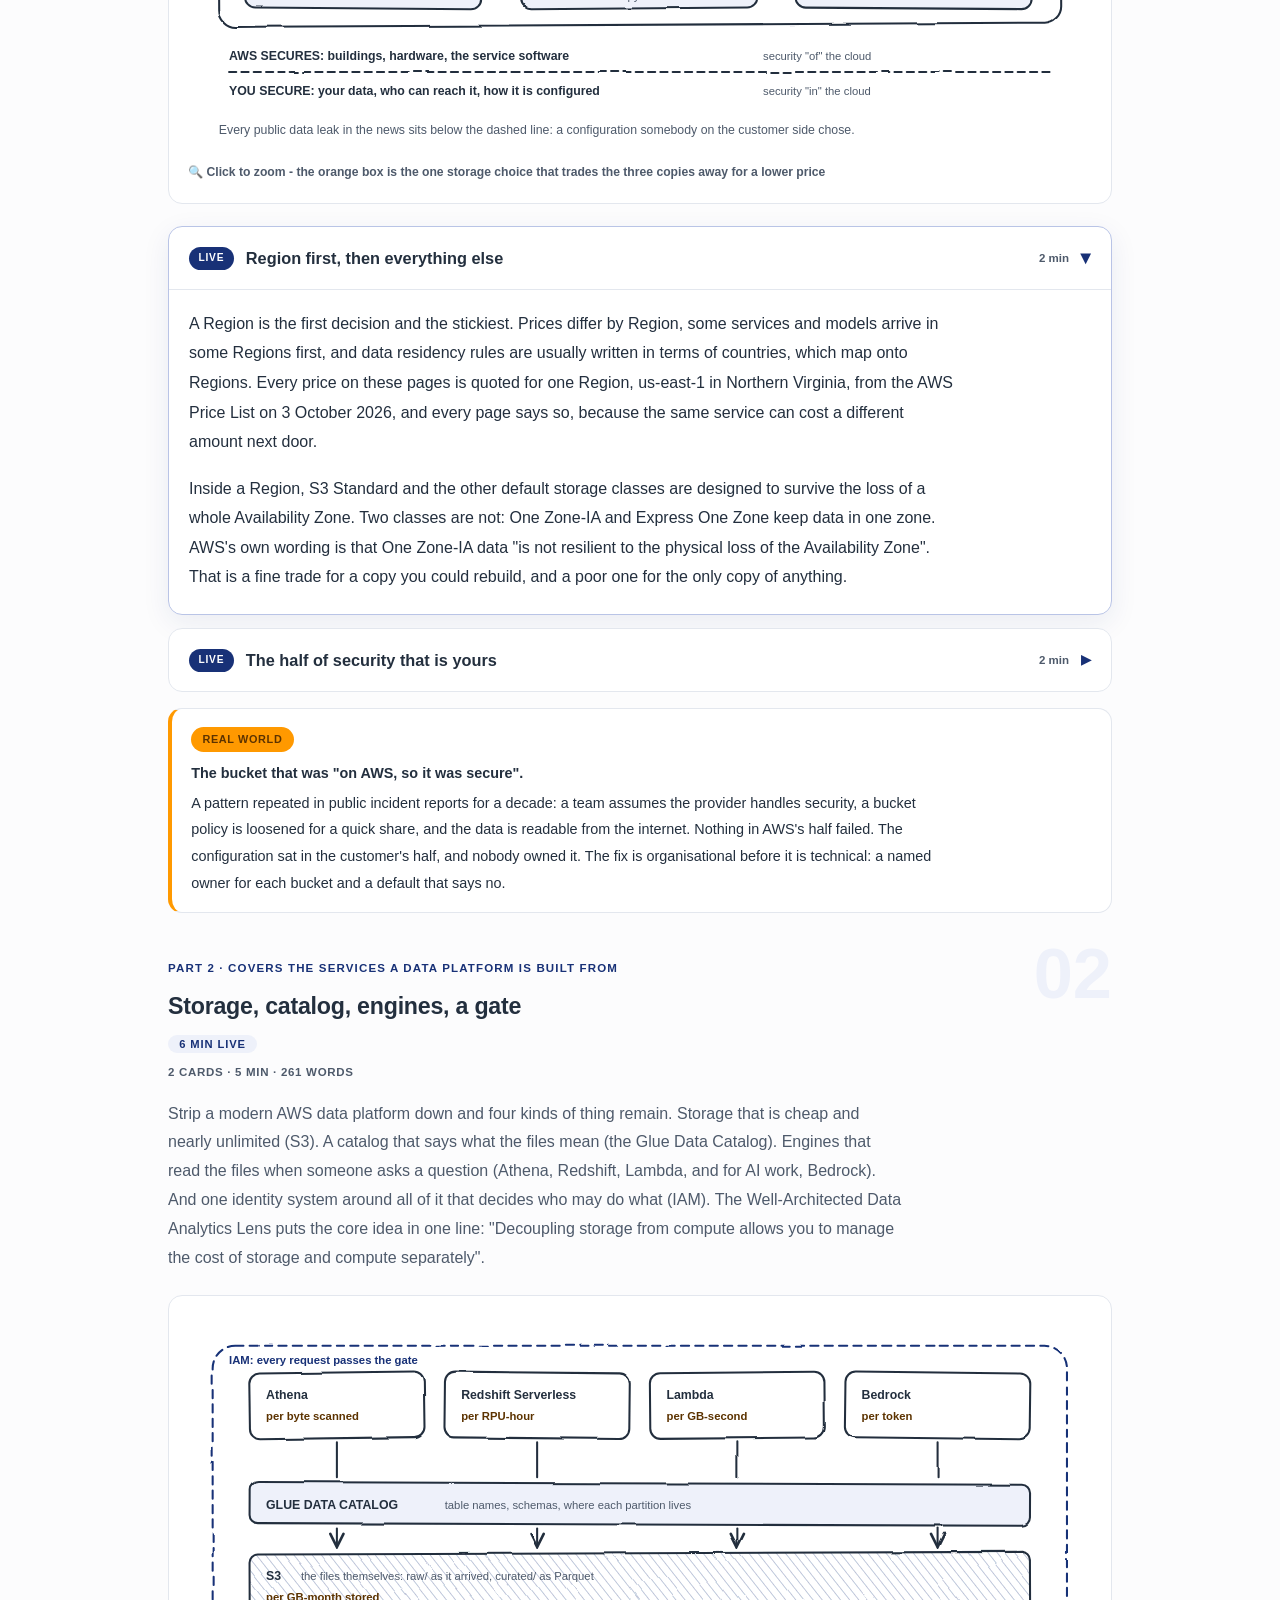
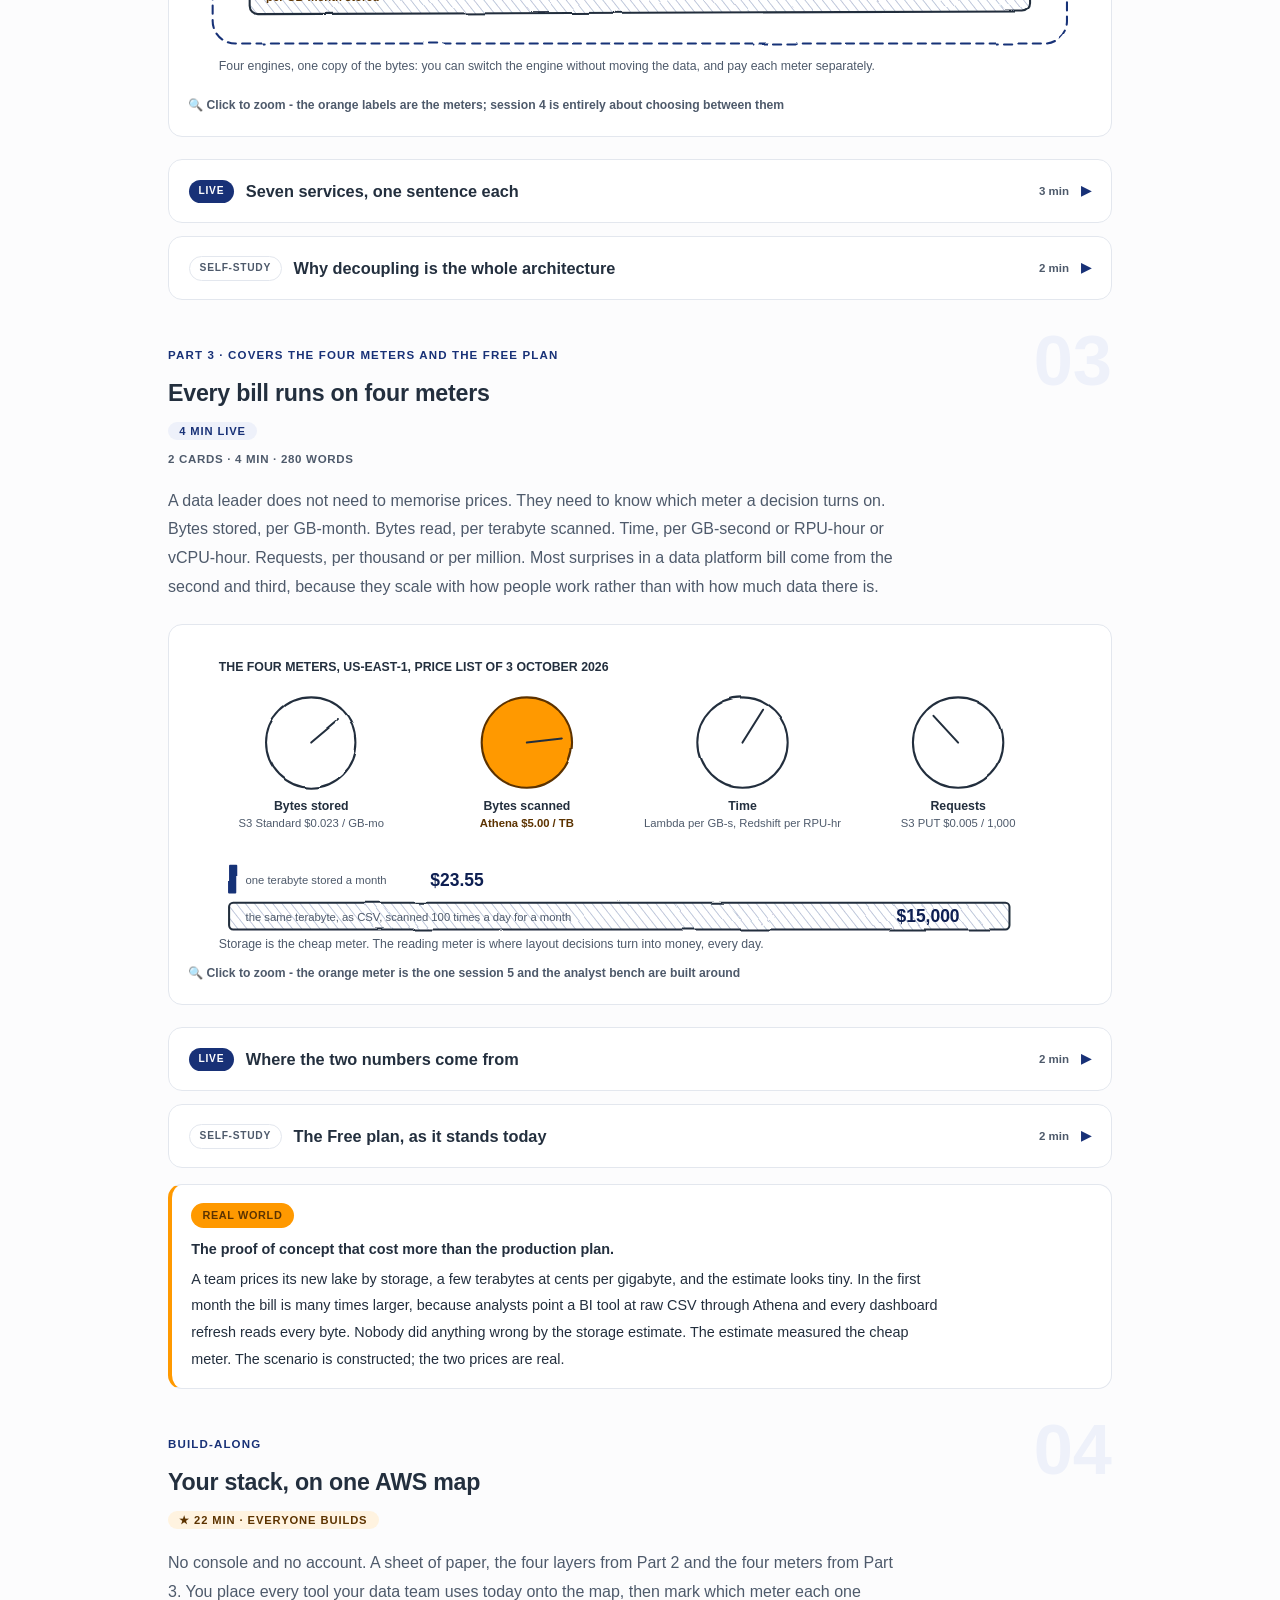
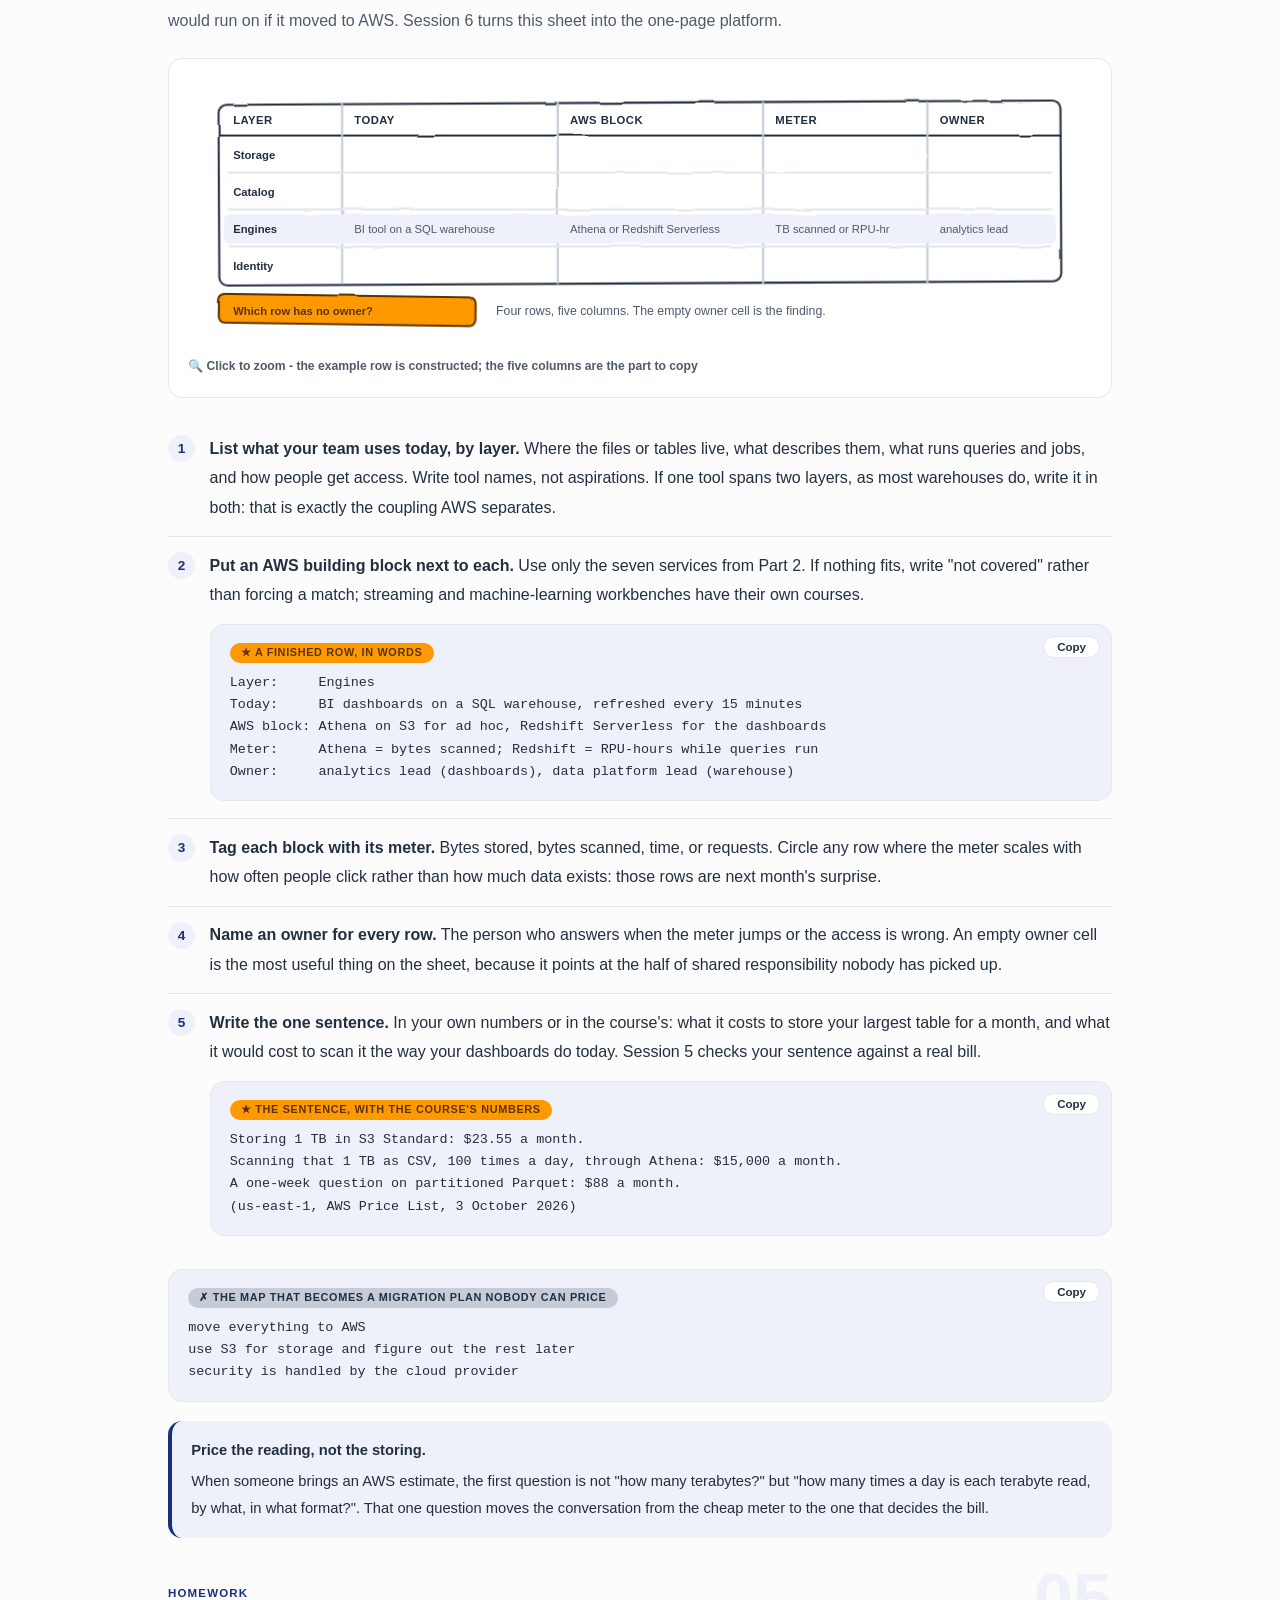
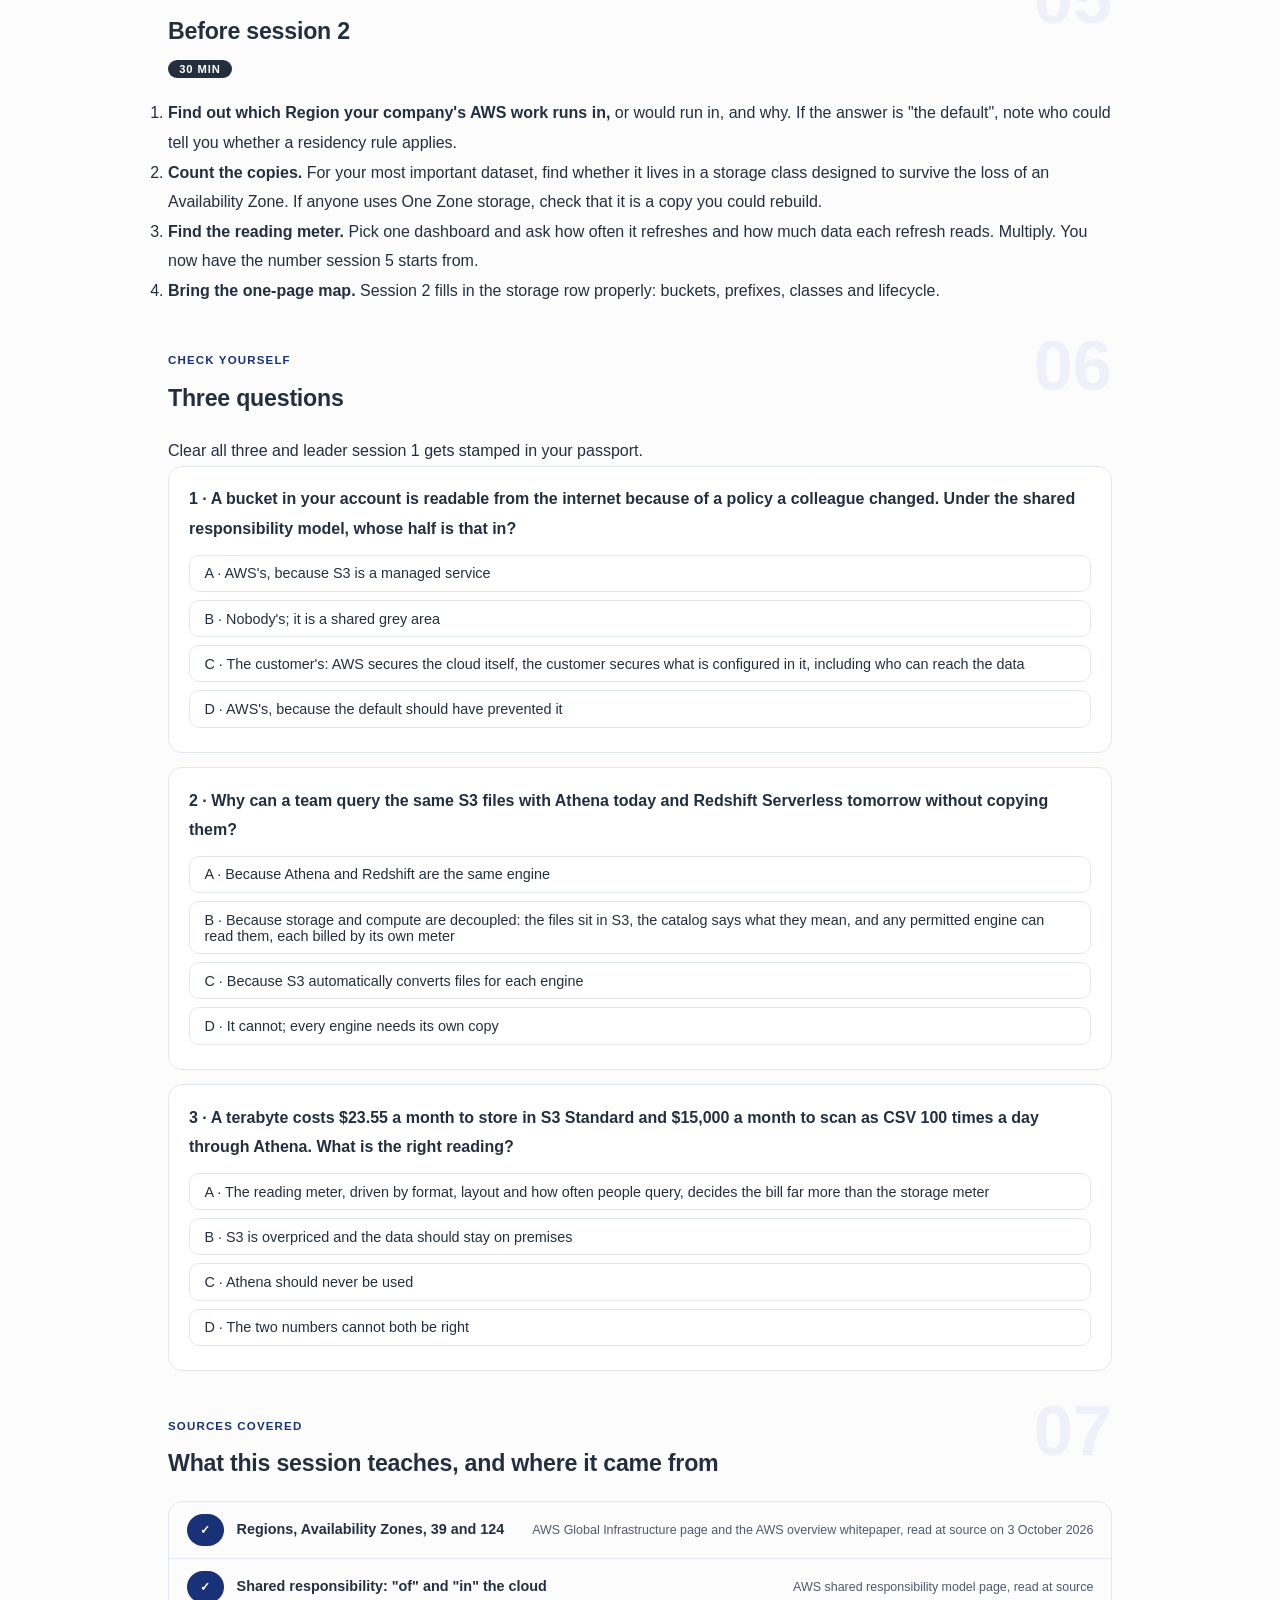
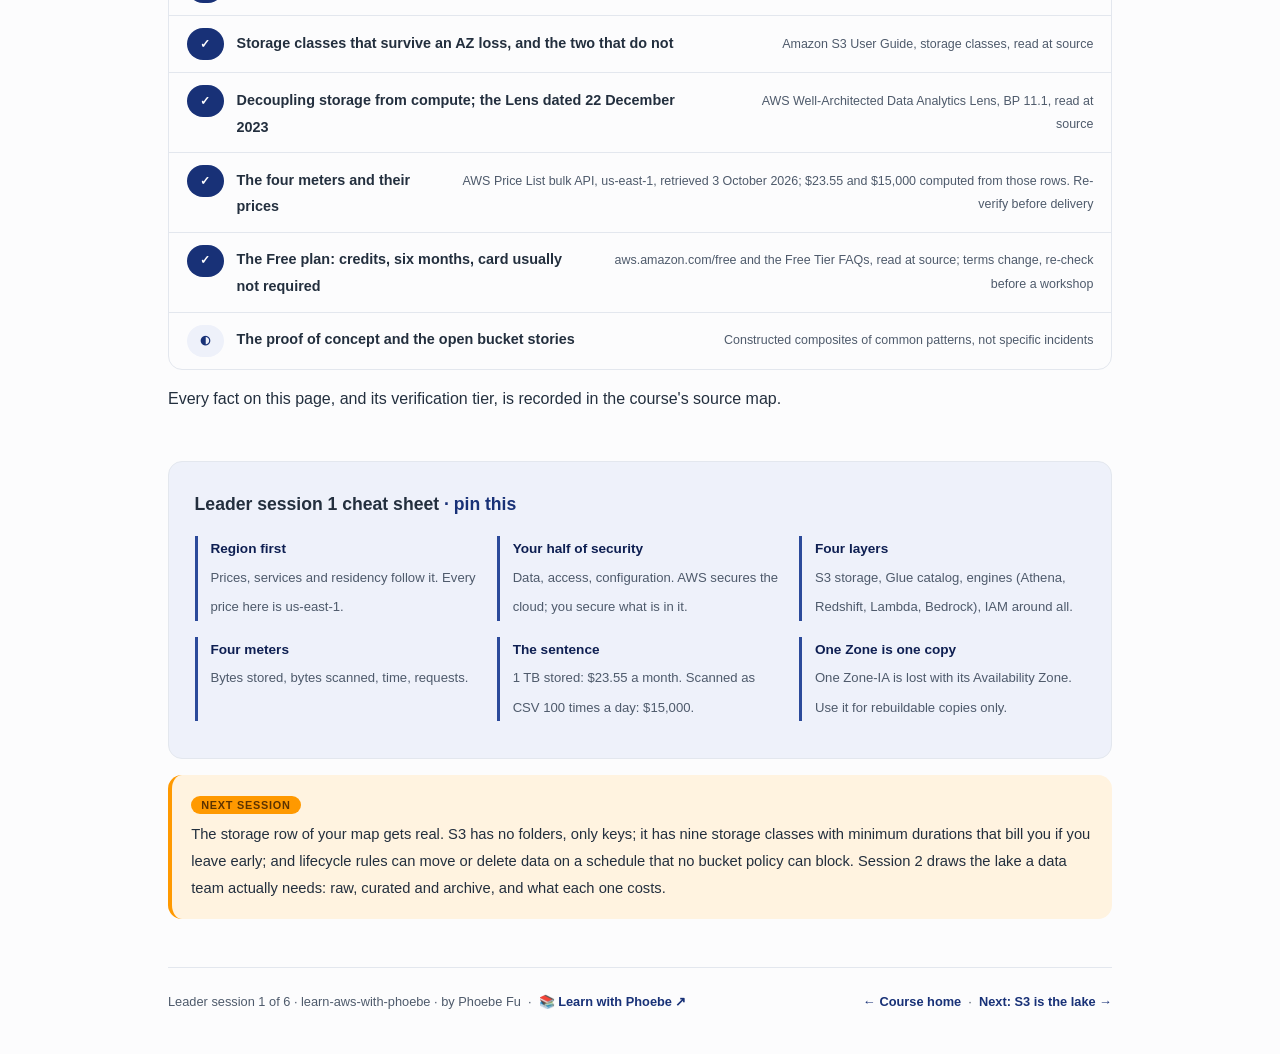
==== commit 29db8f37: "Prompt-box label inside the box: overflow no longer cuts it in half The label hung 0.7rem above the " ====
--- a/courses/a1-what-aws-is-to-a-data-team.html
+++ b/courses/a1-what-aws-is-to-a-data-team.html
@@ -19,7 +19,7 @@
 <meta name="twitter:image" content="https://phoebefu6.github.io/learn-aws-with-phoebe/assets/og-cover.png">
 <!-- social:end -->
 <title>Leader session 1 · What AWS is to a data team - learn aws with phoebe</title>
-<link rel="stylesheet" href="../assets/style.css?v=19">
+<link rel="stylesheet" href="../assets/style.css?v=20">
 </head>
 <body>
 
--- a/assets/style.css
+++ b/assets/style.css
@@ -1360,3 +1360,8 @@
 .prompt-box b, .prompt-box strong { color: var(--indigo-deep, var(--ink)); }
 .prompt-box span, .prompt-box em, .prompt-box i { color: inherit; }
 .pp-stamp i { color: var(--ink); }
+
+/* Prompt-box label sits inside the box (2026-10-12). Hanging it 0.7rem above the edge let any
+   overflow:auto parent cut it in half; in normal flow nothing can clip it. The right margin
+   keeps it clear of the Copy button; long labels wrap instead of running under it. */
+.prompt-box > .label{ position: static; display: table; margin: 0 5.2rem .55rem 0; white-space: normal; line-height: 1.45; }
